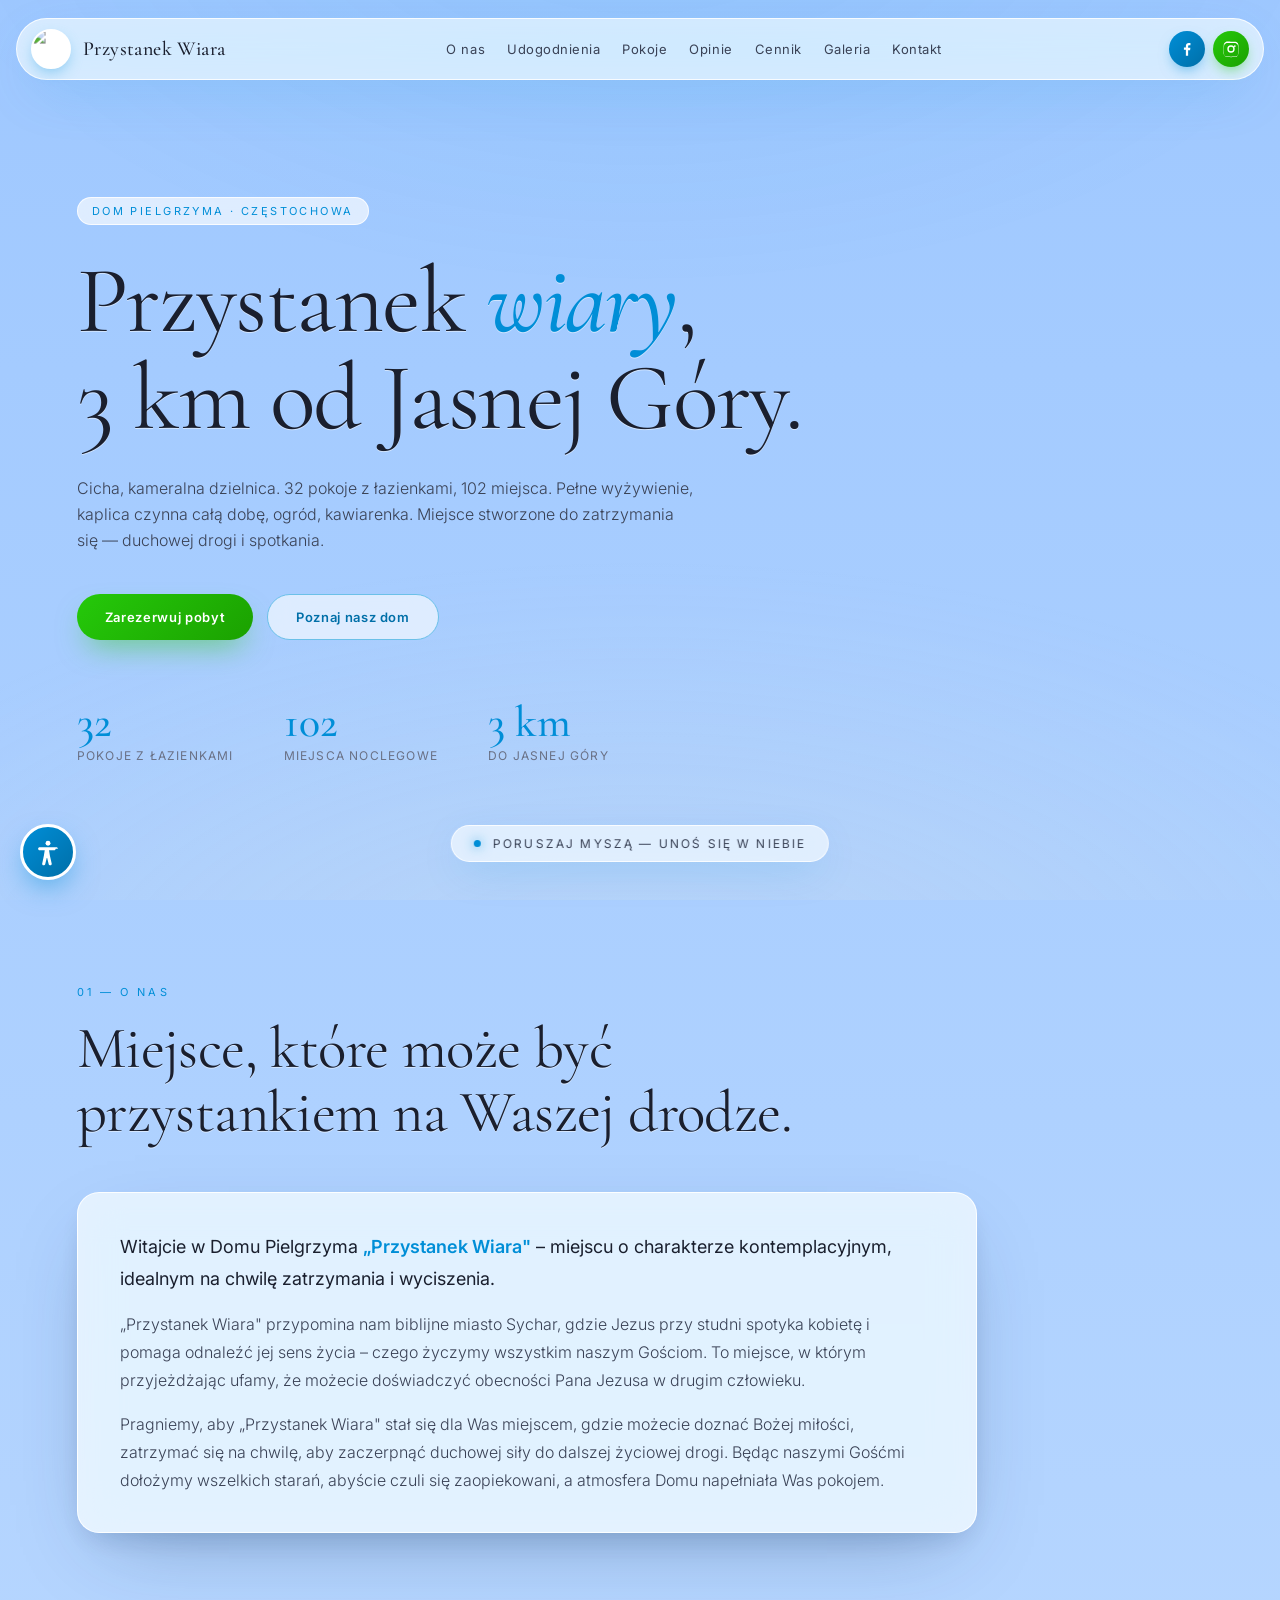
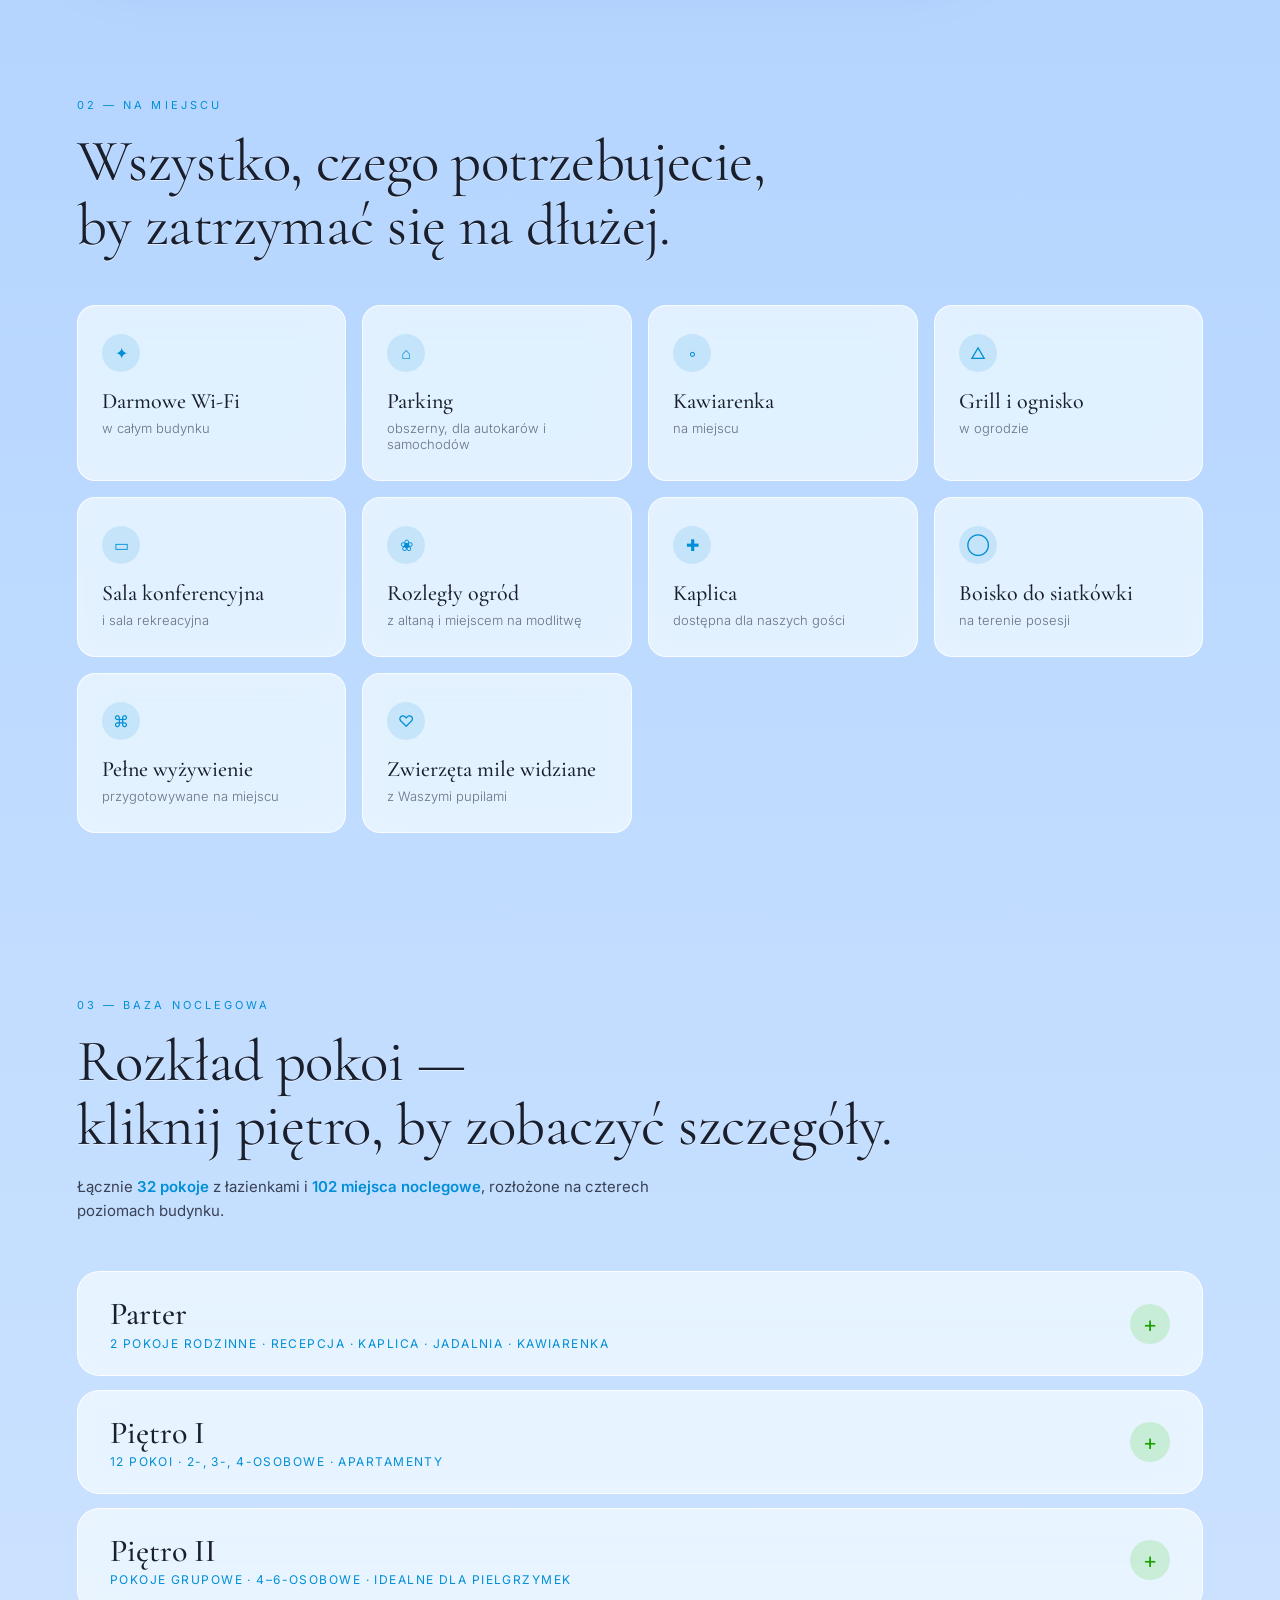
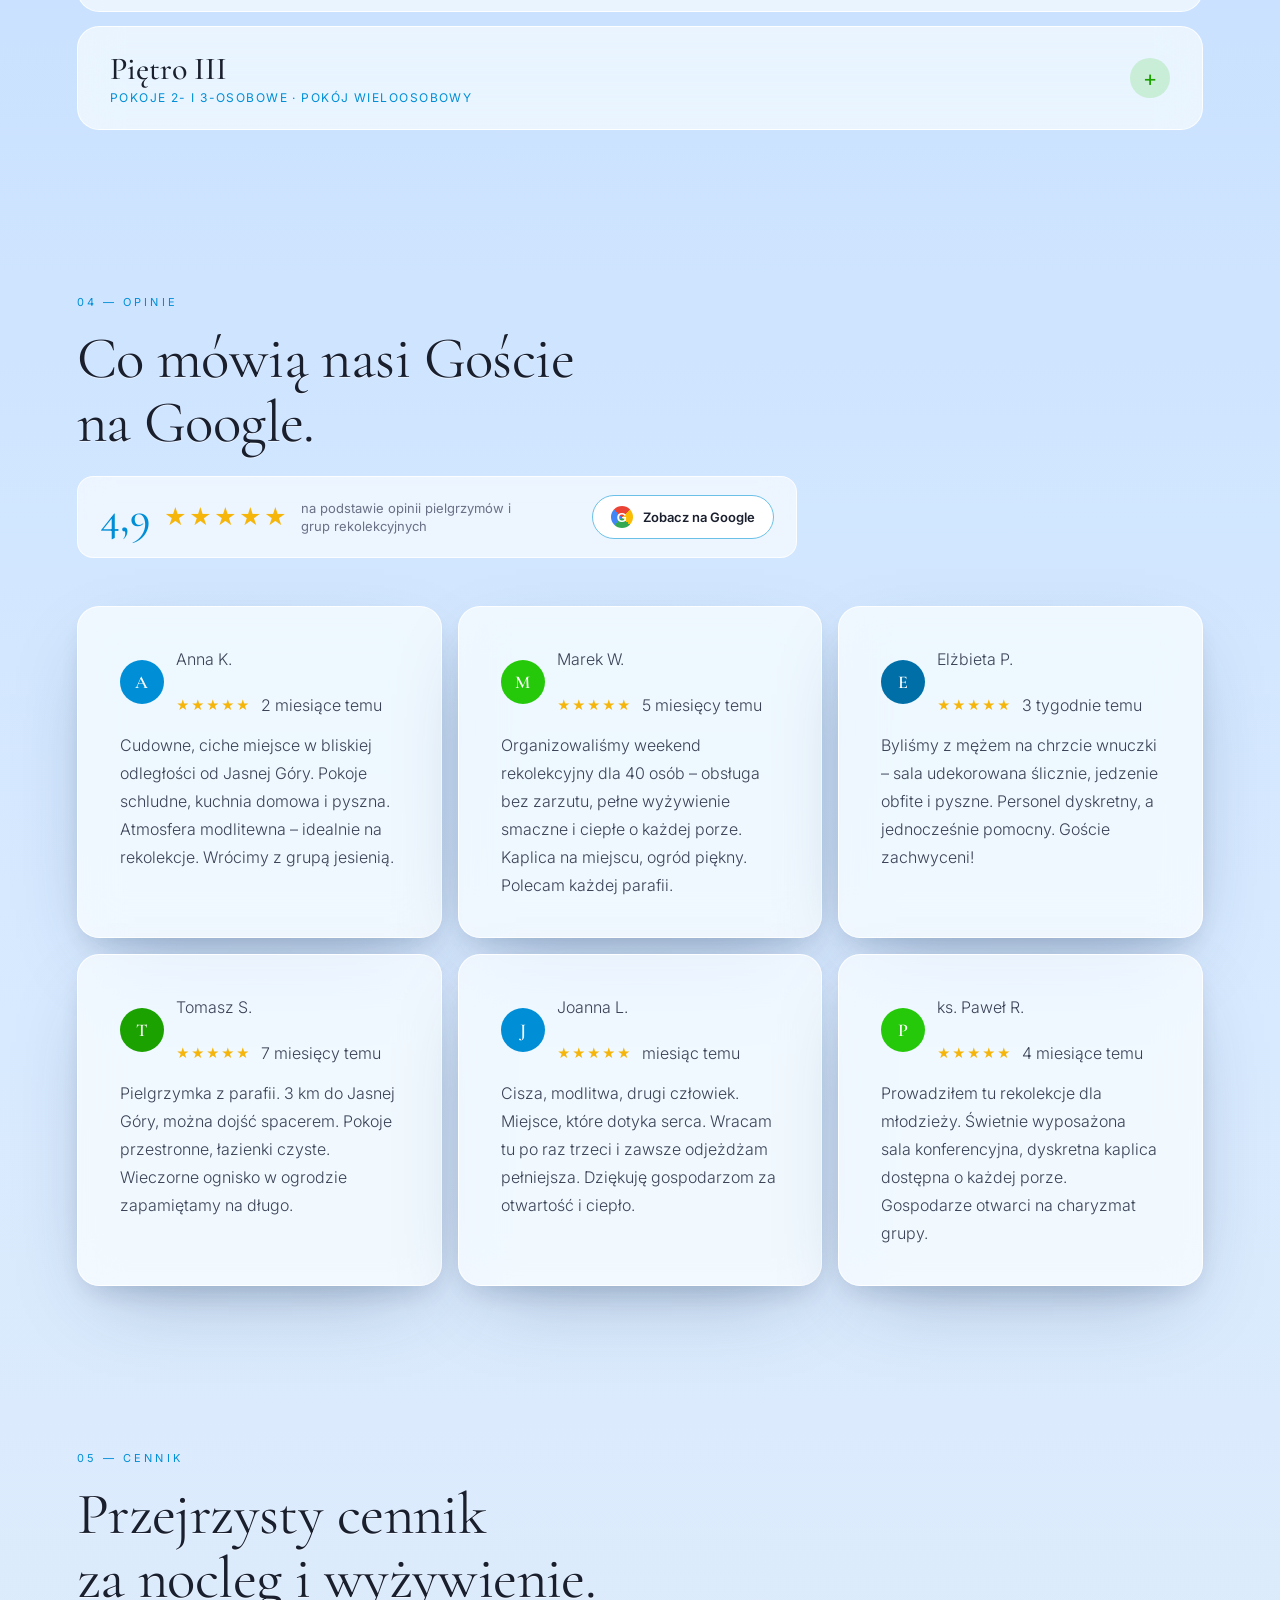
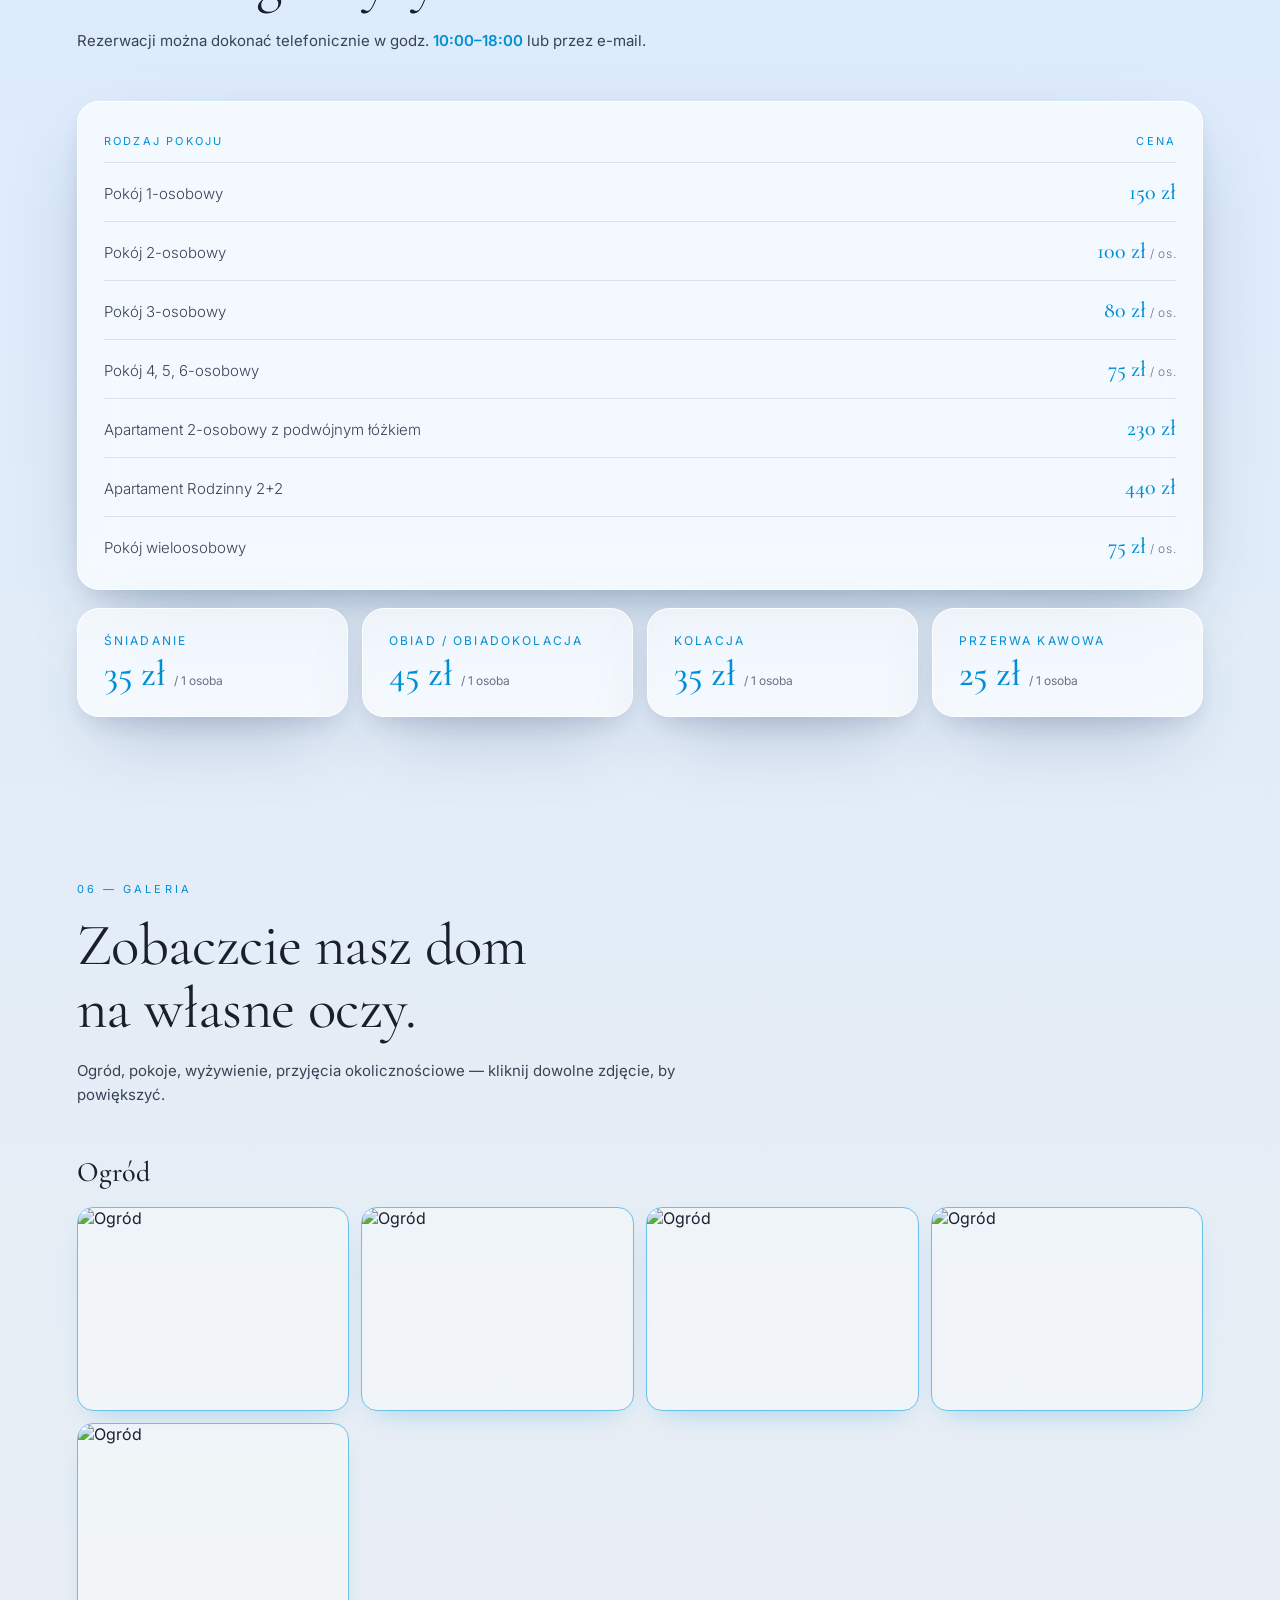
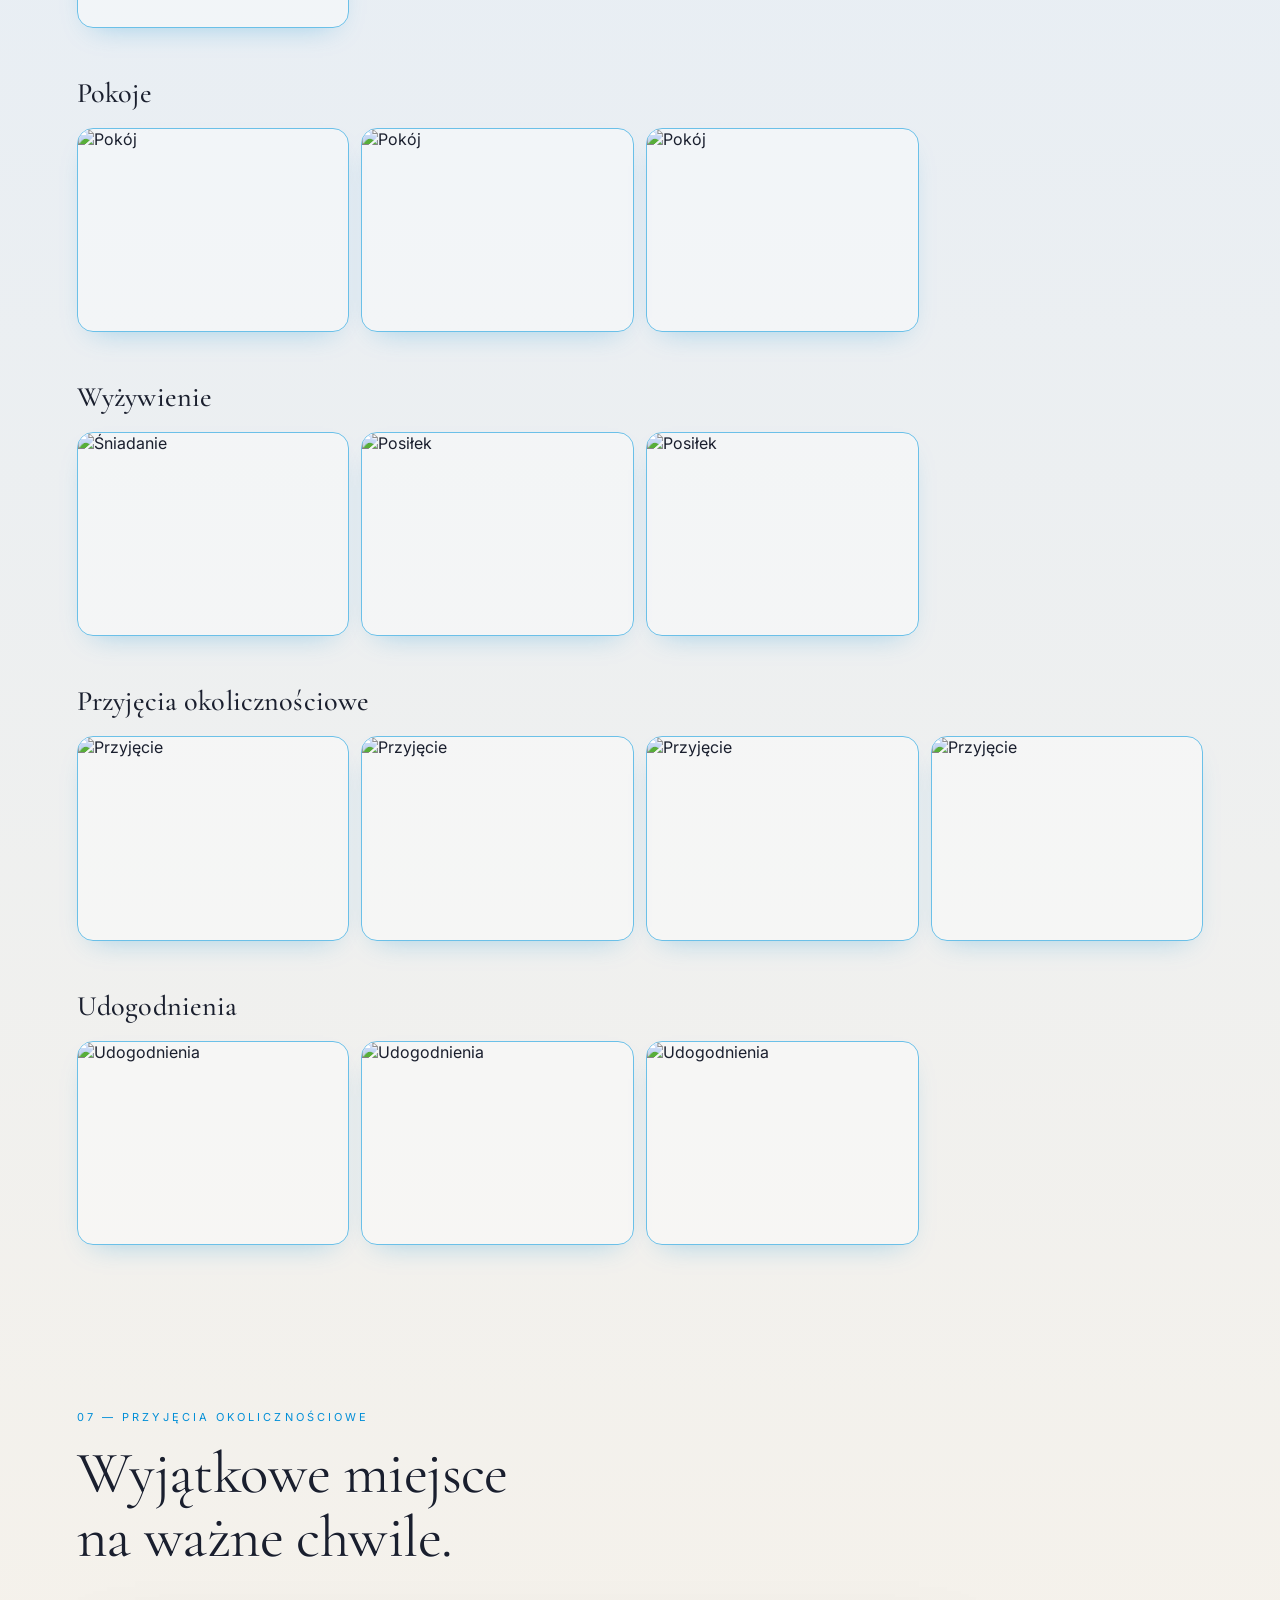
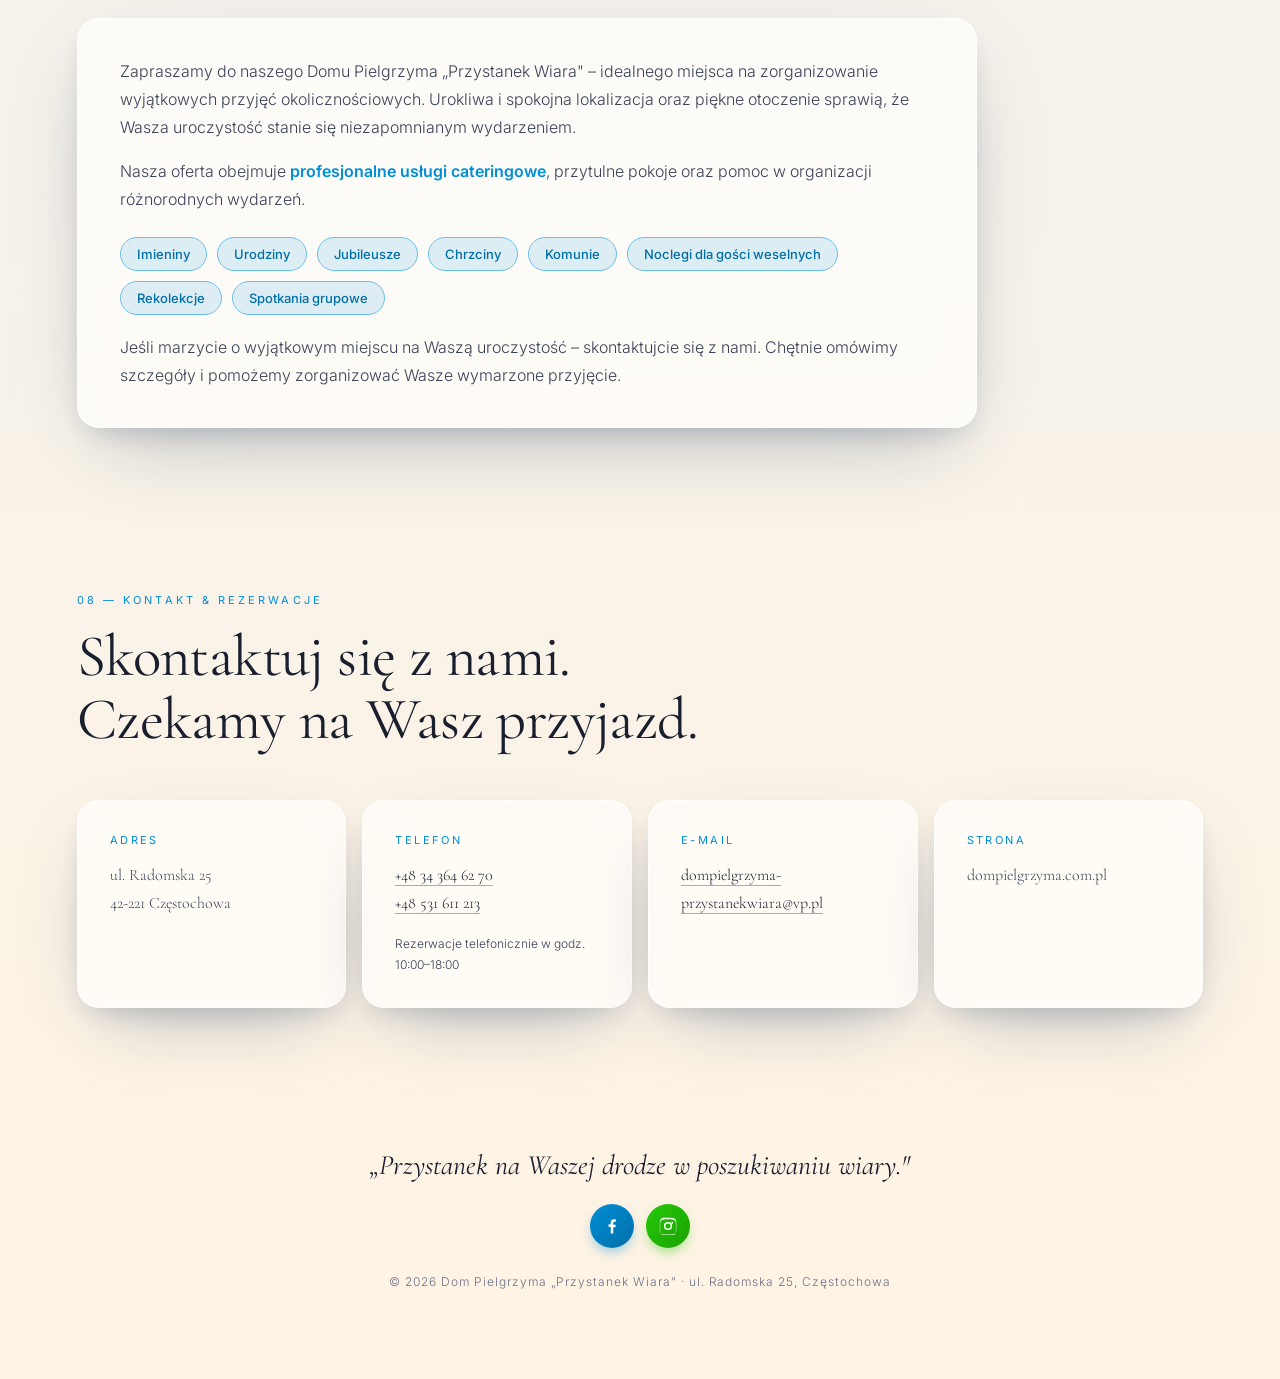
==== index.html @ 72c114b0 "Add files via upload" ====
<!DOCTYPE html>
<html lang="pl">
<head>
    <meta charset="UTF-8">
    <meta name="viewport" content="width=device-width, initial-scale=1.0">
    <title>Przystanek Wiara · Dom Pielgrzyma w Częstochowie</title>
    <meta name="description" content="Dom Pielgrzyma „Przystanek Wiara" – 32 pokoje, 102 miejsca, 3 km od Jasnej Góry. ul. Radomska 25, Częstochowa.">
    <link rel="preconnect" href="https://fonts.googleapis.com">
    <link rel="preconnect" href="https://fonts.gstatic.com" crossorigin>
    <link href="https://fonts.googleapis.com/css2?family=Cormorant+Garamond:wght@300;400;500;600&family=Inter:wght@200;300;400;500;600&display=swap" rel="stylesheet">
    <link rel="stylesheet" href="style.css">

    <script async src="https://unpkg.com/es-module-shims@1.8.0/dist/es-module-shims.js"></script>
    <script type="importmap">
      {
        "imports": {
          "three": "https://unpkg.com/three@0.160.0/build/three.module.js",
          "three/addons/": "https://unpkg.com/three@0.160.0/examples/jsm/"
        }
      }
    </script>
</head>
<body>
    <a href="#main-content" class="skip-link">Przejdź do treści</a>

    <div id="canvas-container"></div>
    <div id="building-bg" aria-hidden="true"></div>
    <div id="vignette"></div>

    <div id="drift-hint" aria-hidden="true">
        <span class="dot"></span>
        <span class="hint-text">Poruszaj myszą — unoś się w niebie</span>
    </div>

    <!-- ===== ACCESSIBILITY TOOLS — Narzędzia ułatwiające dostępność ===== -->
    <button id="a11y-trigger" type="button"
            aria-label="Otwórz narzędzia ułatwiające dostępność"
            aria-controls="a11y-panel" aria-expanded="false">
        <svg viewBox="0 0 24 24" aria-hidden="true" focusable="false">
            <circle cx="12" cy="4.5" r="2.1" fill="currentColor"/>
            <path fill="currentColor" d="M20.5 9.2c0-.7-.6-1.3-1.3-1.3H4.8c-.7 0-1.3.6-1.3 1.3s.6 1.3 1.3 1.3h4.4l-.7 4.6L7 22c-.1.7.4 1.3 1.1 1.4h.2c.6 0 1.1-.4 1.3-1l1.3-5.2h.4l1.3 5.2c.2.6.7 1 1.3 1h.2c.7-.1 1.2-.8 1.1-1.4l-1.6-6.9-.7-4.6h4.4c.7 0 1.3-.6 1.3-1.3z"/>
        </svg>
        <span class="visually-hidden">Dostępność</span>
    </button>

    <aside id="a11y-panel" role="dialog" aria-modal="false" aria-labelledby="a11y-panel-title" hidden>
        <header class="a11y-head">
            <h2 id="a11y-panel-title">Narzędzia dostępności</h2>
            <button type="button" class="a11y-close" aria-label="Zamknij panel dostępności">×</button>
        </header>

        <div class="a11y-section">
            <p class="a11y-section-label">Rozmiar tekstu</p>
            <div class="a11y-row">
                <button type="button" class="a11y-btn" data-a11y="font-dec" aria-label="Zmniejsz tekst">A−</button>
                <button type="button" class="a11y-btn" data-a11y="font-reset" aria-label="Domyślny rozmiar tekstu">A</button>
                <button type="button" class="a11y-btn" data-a11y="font-inc" aria-label="Powiększ tekst">A+</button>
            </div>
        </div>

        <div class="a11y-section">
            <p class="a11y-section-label">Kontrast i kolory</p>
            <button type="button" class="a11y-toggle" data-a11y-toggle="high-contrast" aria-pressed="false">
                <span class="a11y-toggle-icon" aria-hidden="true">◐</span>
                Wysoki kontrast
            </button>
            <button type="button" class="a11y-toggle" data-a11y-toggle="grayscale" aria-pressed="false">
                <span class="a11y-toggle-icon" aria-hidden="true">◑</span>
                Skala szarości
            </button>
            <button type="button" class="a11y-toggle" data-a11y-toggle="negative" aria-pressed="false">
                <span class="a11y-toggle-icon" aria-hidden="true">◓</span>
                Negatyw
            </button>
        </div>

        <div class="a11y-section">
            <p class="a11y-section-label">Czytelność</p>
            <button type="button" class="a11y-toggle" data-a11y-toggle="readable-font" aria-pressed="false">
                <span class="a11y-toggle-icon" aria-hidden="true">Aa</span>
                Czytelna czcionka
            </button>
            <button type="button" class="a11y-toggle" data-a11y-toggle="highlight-links" aria-pressed="false">
                <span class="a11y-toggle-icon" aria-hidden="true">⎁</span>
                Podkreśl linki
            </button>
            <button type="button" class="a11y-toggle" data-a11y-toggle="big-cursor" aria-pressed="false">
                <span class="a11y-toggle-icon" aria-hidden="true">⌖</span>
                Większy kursor
            </button>
        </div>

        <div class="a11y-section">
            <p class="a11y-section-label">Ruch</p>
            <button type="button" class="a11y-toggle" data-a11y-toggle="pause-anims" aria-pressed="false">
                <span class="a11y-toggle-icon" aria-hidden="true">❚❚</span>
                Wstrzymaj animacje
            </button>
        </div>

        <div class="a11y-section">
            <button type="button" class="a11y-reset" data-a11y="reset">Przywróć ustawienia domyślne</button>
        </div>

        <p class="a11y-foot">Strona spełnia założenia WCAG 2.1 na poziomie AA. W razie trudności prosimy o kontakt: <a href="mailto:dompielgrzyma-przystanekwiara@vp.pl">dompielgrzyma-przystanekwiara@vp.pl</a></p>
    </aside>
    <!-- ===== /ACCESSIBILITY TOOLS ===== -->

    <div id="ui-layer">

        <nav class="nav">
            <div class="brand" role="button" tabindex="0" aria-label="Przystanek Wiara – wróć na górę strony">
                <span class="brand-logo" aria-hidden="true"><img src="public/building.jpg" alt=""></span>
                <span class="brand-name">Przystanek Wiara</span>
            </div>
            <div class="nav-links">
                <a href="#o-nas">O nas</a>
                <a href="#udogodnienia">Udogodnienia</a>
                <a href="#baza">Pokoje</a>
                <a href="#opinie">Opinie</a>
                <a href="#cennik">Cennik</a>
                <a href="#galeria">Galeria</a>
                <a href="#kontakt">Kontakt</a>
            </div>
            <div class="social-icons">
                <a class="social-icon social-fb" href="https://www.facebook.com/przystanekwiara" target="_blank" rel="noopener" aria-label="Facebook">
                    <svg viewBox="0 0 24 24" fill="currentColor" aria-hidden="true"><path d="M13.5 21v-7.5h2.6l.4-3.1h-3V8.4c0-.9.3-1.5 1.5-1.5h1.6V4.1c-.3 0-1.2-.1-2.3-.1-2.3 0-3.8 1.4-3.8 3.9v2.1H7.9v3.1h2.6V21h3z"/></svg>
                </a>
                <a class="social-icon social-ig" href="https://www.instagram.com/przystanekwiara" target="_blank" rel="noopener" aria-label="Instagram">
                    <svg viewBox="0 0 24 24" fill="currentColor" aria-hidden="true"><path d="M12 2.2c3.2 0 3.6 0 4.8.1 1.2.1 1.8.2 2.2.4.6.2 1 .5 1.5 1 .5.5.8.9 1 1.5.2.4.4 1 .4 2.2.1 1.2.1 1.6.1 4.8s0 3.6-.1 4.8c-.1 1.2-.2 1.8-.4 2.2-.2.6-.5 1-1 1.5-.5.5-.9.8-1.5 1-.4.2-1 .4-2.2.4-1.2.1-1.6.1-4.8.1s-3.6 0-4.8-.1c-1.2-.1-1.8-.2-2.2-.4-.6-.2-1-.5-1.5-1-.5-.5-.8-.9-1-1.5-.2-.4-.4-1-.4-2.2C2.2 15.6 2.2 15.2 2.2 12s0-3.6.1-4.8c.1-1.2.2-1.8.4-2.2.2-.6.5-1 1-1.5.5-.5.9-.8 1.5-1 .4-.2 1-.4 2.2-.4C8.4 2.2 8.8 2.2 12 2.2zm0 1.8c-3.2 0-3.5 0-4.7.1-1.1.1-1.7.2-2.1.4-.5.2-.9.5-1.3.9-.4.4-.6.8-.8 1.3-.2.4-.3 1-.4 2.1-.1 1.2-.1 1.5-.1 4.7s0 3.5.1 4.7c.1 1.1.2 1.7.4 2.1.2.5.5.9.9 1.3.4.4.8.6 1.3.8.4.2 1 .3 2.1.4 1.2.1 1.5.1 4.7.1s3.5 0 4.7-.1c1.1-.1 1.7-.2 2.1-.4.5-.2.9-.5 1.3-.9.4-.4.6-.8.8-1.3.2-.4.3-1 .4-2.1.1-1.2.1-1.5.1-4.7s0-3.5-.1-4.7c-.1-1.1-.2-1.7-.4-2.1-.2-.5-.5-.9-.9-1.3-.4-.4-.8-.6-1.3-.8-.4-.2-1-.3-2.1-.4-1.2-.1-1.5-.1-4.7-.1zm0 3.1a4.9 4.9 0 1 1 0 9.8 4.9 4.9 0 0 1 0-9.8zm0 1.8a3.1 3.1 0 1 0 0 6.2 3.1 3.1 0 0 0 0-6.2zm5.1-2a1.2 1.2 0 1 1 0 2.4 1.2 1.2 0 0 1 0-2.4z"/></svg>
                </a>
            </div>
        </nav>

        <main id="main-content" tabindex="-1">

        <!-- HERO -->
        <section class="hero" aria-labelledby="hero-heading">
            <div class="hero-content">
                <div class="eyebrow">Dom Pielgrzyma · Częstochowa</div>
                <h1 id="hero-heading">Przystanek <em>wiary</em>,<br>3&nbsp;km od Jasnej Góry.</h1>
                <p class="lede">Cicha, kameralna dzielnica. 32 pokoje z łazienkami, 102 miejsca. Pełne wyżywienie, kaplica czynna całą dobę, ogród, kawiarenka. Miejsce stworzone do zatrzymania się — duchowej drogi i spotkania.</p>
                <div class="hero-actions">
                    <a href="#kontakt" class="btn btn-primary">Zarezerwuj pobyt</a>
                    <a href="#o-nas" class="btn btn-ghost">Poznaj nasz dom</a>
                </div>
                <div class="hero-stats">
                    <div><strong>32</strong><span>pokoje z łazienkami</span></div>
                    <div><strong>102</strong><span>miejsca noclegowe</span></div>
                    <div><strong>3&nbsp;km</strong><span>do Jasnej Góry</span></div>
                </div>
            </div>
        </section>

        <!-- O NAS -->
        <section id="o-nas" class="content-section" aria-labelledby="onas-heading">
            <div class="section-head">
                <span class="section-tag">01 — O nas</span>
                <h2 id="onas-heading">Miejsce, które może być<br>przystankiem na Waszej drodze.</h2>
            </div>
            <div class="glass-card wide">
                <p class="lead">Witajcie w Domu Pielgrzyma <strong>„Przystanek Wiara"</strong> – miejscu o charakterze kontemplacyjnym, idealnym na chwilę zatrzymania i wyciszenia.</p>
                <p>„Przystanek Wiara" przypomina nam biblijne miasto Sychar, gdzie Jezus przy studni spotyka kobietę i pomaga odnaleźć jej sens życia – czego życzymy wszystkim naszym Gościom. To miejsce, w którym przyjeżdżając ufamy, że możecie doświadczyć obecności Pana Jezusa w drugim człowieku.</p>
                <p>Pragniemy, aby „Przystanek Wiara" stał się dla Was miejscem, gdzie możecie doznać Bożej miłości, zatrzymać się na chwilę, aby zaczerpnąć duchowej siły do dalszej życiowej drogi. Będąc naszymi Gośćmi dołożymy wszelkich starań, abyście czuli się zaopiekowani, a atmosfera Domu napełniała Was pokojem.</p>
            </div>
        </section>

        <!-- UDOGODNIENIA -->
        <section id="udogodnienia" class="content-section">
            <div class="section-head">
                <span class="section-tag">02 — Na miejscu</span>
                <h2>Wszystko, czego potrzebujecie,<br>by zatrzymać się na dłużej.</h2>
            </div>
            <div class="amenities-grid">
                <div class="amenity"><span class="amenity-icon">✦</span><h3>Darmowe Wi-Fi</h3><p>w całym budynku</p></div>
                <div class="amenity"><span class="amenity-icon">⌂</span><h3>Parking</h3><p>obszerny, dla autokarów i samochodów</p></div>
                <div class="amenity"><span class="amenity-icon">◦</span><h3>Kawiarenka</h3><p>na miejscu</p></div>
                <div class="amenity"><span class="amenity-icon">△</span><h3>Grill i ognisko</h3><p>w ogrodzie</p></div>
                <div class="amenity"><span class="amenity-icon">▭</span><h3>Sala konferencyjna</h3><p>i sala rekreacyjna</p></div>
                <div class="amenity"><span class="amenity-icon">❀</span><h3>Rozległy ogród</h3><p>z altaną i miejscem na modlitwę</p></div>
                <div class="amenity"><span class="amenity-icon">✚</span><h3>Kaplica</h3><p>dostępna dla naszych gości</p></div>
                <div class="amenity"><span class="amenity-icon">◯</span><h3>Boisko do siatkówki</h3><p>na terenie posesji</p></div>
                <div class="amenity"><span class="amenity-icon">⌘</span><h3>Pełne wyżywienie</h3><p>przygotowywane na miejscu</p></div>
                <div class="amenity"><span class="amenity-icon">♡</span><h3>Zwierzęta mile widziane</h3><p>z Waszymi pupilami</p></div>
            </div>
        </section>

        <!-- BAZA NOCLEGOWA -->
        <section id="baza" class="content-section">
            <div class="section-head">
                <span class="section-tag">03 — Baza noclegowa</span>
                <h2>Rozkład pokoi —<br>kliknij piętro, by zobaczyć szczegóły.</h2>
                <p class="section-sub">Łącznie <strong>32 pokoje</strong> z łazienkami i <strong>102 miejsca noclegowe</strong>, rozłożone na czterech poziomach budynku.</p>
            </div>

            <div class="floors-grid interactive">
                <!-- PARTER -->
                <div class="floor-card" data-floor="parter">
                    <button class="floor-head" aria-expanded="false">
                        <div class="floor-head-text">
                            <div class="floor-label">Parter</div>
                            <div class="floor-stat">2 pokoje rodzinne · recepcja · kaplica · jadalnia · kawiarenka</div>
                        </div>
                        <span class="floor-chevron" aria-hidden="true">+</span>
                    </button>
                    <div class="floor-body">
                        <p class="floor-intro">Strefa wspólna domu – tu zaczyna się każdy pobyt. Z parteru wychodzi się bezpośrednio do ogrodu.</p>
                        <div class="rooms-grid">
                            <div class="room-tile"><div class="room-no">8</div><div class="room-type">Rodzinny 2+4</div><div class="room-beds">6 osób</div></div>
                            <div class="room-tile"><div class="room-no">9</div><div class="room-type">Rodzinny 3+4</div><div class="room-beds">7 osób</div></div>
                        </div>
                    </div>
                </div>

                <!-- PIĘTRO I -->
                <div class="floor-card" data-floor="i">
                    <button class="floor-head" aria-expanded="false">
                        <div class="floor-head-text">
                            <div class="floor-label">Piętro I</div>
                            <div class="floor-stat">12 pokoi · 2-, 3-, 4-osobowe · apartamenty</div>
                        </div>
                        <span class="floor-chevron" aria-hidden="true">+</span>
                    </button>
                    <div class="floor-body">
                        <p class="floor-intro">Najczęściej wybierane piętro – komfortowe pokoje rodzinne i grupowe, dwa apartamenty.</p>
                        <div class="rooms-grid">
                            <div class="room-tile"><div class="room-no">11</div><div class="room-type">Pokój</div><div class="room-beds">4 osoby</div></div>
                            <div class="room-tile"><div class="room-no">12</div><div class="room-type">Pokój</div><div class="room-beds">3 osoby</div></div>
                            <div class="room-tile"><div class="room-no">13</div><div class="room-type">Pokój</div><div class="room-beds">3 osoby</div></div>
                            <div class="room-tile"><div class="room-no">14</div><div class="room-type">Pokój</div><div class="room-beds">3 osoby</div></div>
                            <div class="room-tile"><div class="room-no">15</div><div class="room-type">Pokój</div><div class="room-beds">3 osoby</div></div>
                            <div class="room-tile"><div class="room-no">16</div><div class="room-type">Pokój</div><div class="room-beds">3 osoby</div></div>
                            <div class="room-tile featured"><div class="room-no">17</div><div class="room-type">Apartament Mini</div><div class="room-beds">2 osoby · duże łóżko podwójne</div></div>
                            <div class="room-tile"><div class="room-no">18</div><div class="room-type">Pokój</div><div class="room-beds">3 osoby</div></div>
                            <div class="room-tile"><div class="room-no">20</div><div class="room-type">Rodzinny 2+3</div><div class="room-beds">5 osób</div></div>
                            <div class="room-tile featured"><div class="room-no">21</div><div class="room-type">Apartament Maxi · dwupokojowy</div><div class="room-beds">2+2+1 · łóżko podwójne + rozkładane</div></div>
                            <div class="room-tile"><div class="room-no">22</div><div class="room-type">Pokój</div><div class="room-beds">2 osoby</div></div>
                            <div class="room-tile"><div class="room-no">23</div><div class="room-type">Pokój</div><div class="room-beds">2 osoby</div></div>
                        </div>
                    </div>
                </div>

                <!-- PIĘTRO II -->
                <div class="floor-card" data-floor="ii">
                    <button class="floor-head" aria-expanded="false">
                        <div class="floor-head-text">
                            <div class="floor-label">Piętro II</div>
                            <div class="floor-stat">pokoje grupowe · 4–6-osobowe · idealne dla pielgrzymek</div>
                        </div>
                        <span class="floor-chevron" aria-hidden="true">+</span>
                    </button>
                    <div class="floor-body">
                        <p class="floor-intro">Strefa dla grup pielgrzymkowych i rekolekcji – większe pokoje, więcej miejsc.</p>
                        <div class="rooms-grid">
                            <div class="room-tile"><div class="room-no">25</div><div class="room-type">Pokój grupowy</div><div class="room-beds">6 osób</div></div>
                            <div class="room-tile"><div class="room-no">26</div><div class="room-type">Pokój grupowy</div><div class="room-beds">6 osób</div></div>
                            <div class="room-tile"><div class="room-no">27</div><div class="room-type">Pokój</div><div class="room-beds">4 osoby</div></div>
                            <div class="room-tile"><div class="room-no">28</div><div class="room-type">Pokój grupowy</div><div class="room-beds">6 osób</div></div>
                            <div class="room-tile"><div class="room-no">29</div><div class="room-type">Pokój grupowy</div><div class="room-beds">6 osób</div></div>
                        </div>
                    </div>
                </div>

                <!-- PIĘTRO III -->
                <div class="floor-card" data-floor="iii">
                    <button class="floor-head" aria-expanded="false">
                        <div class="floor-head-text">
                            <div class="floor-label">Piętro III</div>
                            <div class="floor-stat">pokoje 2- i 3-osobowe · pokój wieloosobowy</div>
                        </div>
                        <span class="floor-chevron" aria-hidden="true">+</span>
                    </button>
                    <div class="floor-body">
                        <p class="floor-intro">Najwyższe piętro – kameralne pokoje dwuosobowe i pokój wieloosobowy dla większych grup.</p>
                        <div class="rooms-grid">
                            <div class="room-tile featured"><div class="room-no">30</div><div class="room-type">Pokój wieloosobowy</div><div class="room-beds">dla grup</div></div>
                            <div class="room-tile"><div class="room-no">31</div><div class="room-type">Pokój</div><div class="room-beds">2 osoby</div></div>
                            <div class="room-tile"><div class="room-no">32</div><div class="room-type">Pokój</div><div class="room-beds">2 osoby</div></div>
                            <div class="room-tile"><div class="room-no">33</div><div class="room-type">Pokój</div><div class="room-beds">3 osoby</div></div>
                            <div class="room-tile"><div class="room-no">34</div><div class="room-type">Pokój</div><div class="room-beds">2 osoby</div></div>
                            <div class="room-tile"><div class="room-no">35</div><div class="room-type">Pokój</div><div class="room-beds">2 osoby</div></div>
                            <div class="room-tile"><div class="room-no">36</div><div class="room-type">Pokój</div><div class="room-beds">2 osoby</div></div>
                            <div class="room-tile"><div class="room-no">37</div><div class="room-type">Pokój</div><div class="room-beds">2 osoby</div></div>
                        </div>
                    </div>
                </div>
            </div>
        </section>

        <!-- OPINIE -->
        <section id="opinie" class="content-section" aria-labelledby="opinie-heading">
            <div class="section-head">
                <span class="section-tag">04 — Opinie</span>
                <h2 id="opinie-heading">Co mówią nasi Goście<br>na Google.</h2>
                <div class="reviews-summary" aria-label="Średnia ocena na Google">
                    <div class="reviews-rating">
                        <span class="reviews-score" aria-hidden="true">4,9</span>
                        <div class="reviews-stars" aria-hidden="true">
                            <span class="star filled">★</span><span class="star filled">★</span><span class="star filled">★</span><span class="star filled">★</span><span class="star filled">★</span>
                        </div>
                        <span class="reviews-count">na podstawie opinii pielgrzymów i grup rekolekcyjnych</span>
                    </div>
                    <a class="reviews-google" href="https://www.google.com/search?q=Dom+Pielgrzyma+Przystanek+Wiara+Cz%C4%99stochowa" target="_blank" rel="noopener" aria-label="Zobacz wszystkie opinie na Google">
                        <span class="g-mark" aria-hidden="true">G</span>
                        <span>Zobacz na Google</span>
                    </a>
                </div>
            </div>

            <div class="reviews-grid">
                <article class="review-card glass-card">
                    <header class="review-head">
                        <span class="review-avatar" style="--av:#008ed7" aria-hidden="true">A</span>
                        <div class="review-id">
                            <p class="review-name">Anna K.</p>
                            <p class="review-meta"><span class="review-stars" aria-label="Ocena 5 na 5">★★★★★</span><span class="review-date">2 miesiące temu</span></p>
                        </div>
                    </header>
                    <p>Cudowne, ciche miejsce w bliskiej odległości od Jasnej Góry. Pokoje schludne, kuchnia domowa i pyszna. Atmosfera modlitewna – idealnie na rekolekcje. Wrócimy z grupą jesienią.</p>
                </article>

                <article class="review-card glass-card">
                    <header class="review-head">
                        <span class="review-avatar" style="--av:#25c90a" aria-hidden="true">M</span>
                        <div class="review-id">
                            <p class="review-name">Marek W.</p>
                            <p class="review-meta"><span class="review-stars" aria-label="Ocena 5 na 5">★★★★★</span><span class="review-date">5 miesięcy temu</span></p>
                        </div>
                    </header>
                    <p>Organizowaliśmy weekend rekolekcyjny dla 40 osób – obsługa bez zarzutu, pełne wyżywienie smaczne i ciepłe o każdej porze. Kaplica na miejscu, ogród piękny. Polecam każdej parafii.</p>
                </article>

                <article class="review-card glass-card">
                    <header class="review-head">
                        <span class="review-avatar" style="--av:#006fa8" aria-hidden="true">E</span>
                        <div class="review-id">
                            <p class="review-name">Elżbieta P.</p>
                            <p class="review-meta"><span class="review-stars" aria-label="Ocena 5 na 5">★★★★★</span><span class="review-date">3 tygodnie temu</span></p>
                        </div>
                    </header>
                    <p>Byliśmy z mężem na chrzcie wnuczki – sala udekorowana ślicznie, jedzenie obfite i pyszne. Personel dyskretny, a jednocześnie pomocny. Goście zachwyceni!</p>
                </article>

                <article class="review-card glass-card">
                    <header class="review-head">
                        <span class="review-avatar" style="--av:#1ba100" aria-hidden="true">T</span>
                        <div class="review-id">
                            <p class="review-name">Tomasz S.</p>
                            <p class="review-meta"><span class="review-stars" aria-label="Ocena 5 na 5">★★★★★</span><span class="review-date">7 miesięcy temu</span></p>
                        </div>
                    </header>
                    <p>Pielgrzymka z parafii. 3 km do Jasnej Góry, można dojść spacerem. Pokoje przestronne, łazienki czyste. Wieczorne ognisko w ogrodzie zapamiętamy na długo.</p>
                </article>

                <article class="review-card glass-card">
                    <header class="review-head">
                        <span class="review-avatar" style="--av:#008ed7" aria-hidden="true">J</span>
                        <div class="review-id">
                            <p class="review-name">Joanna L.</p>
                            <p class="review-meta"><span class="review-stars" aria-label="Ocena 5 na 5">★★★★★</span><span class="review-date">miesiąc temu</span></p>
                        </div>
                    </header>
                    <p>Cisza, modlitwa, drugi człowiek. Miejsce, które dotyka serca. Wracam tu po raz trzeci i zawsze odjeżdżam pełniejsza. Dziękuję gospodarzom za otwartość i ciepło.</p>
                </article>

                <article class="review-card glass-card">
                    <header class="review-head">
                        <span class="review-avatar" style="--av:#25c90a" aria-hidden="true">P</span>
                        <div class="review-id">
                            <p class="review-name">ks. Paweł R.</p>
                            <p class="review-meta"><span class="review-stars" aria-label="Ocena 5 na 5">★★★★★</span><span class="review-date">4 miesiące temu</span></p>
                        </div>
                    </header>
                    <p>Prowadziłem tu rekolekcje dla młodzieży. Świetnie wyposażona sala konferencyjna, dyskretna kaplica dostępna o każdej porze. Gospodarze otwarci na charyzmat grupy.</p>
                </article>
            </div>
        </section>

        <!-- CENNIK -->
        <section id="cennik" class="content-section" aria-labelledby="cennik-heading">
            <div class="section-head">
                <span class="section-tag">05 — Cennik</span>
                <h2 id="cennik-heading">Przejrzysty cennik<br>za nocleg i wyżywienie.</h2>
                <p class="section-sub">Rezerwacji można dokonać telefonicznie w godz. <strong>10:00–18:00</strong> lub przez e-mail.</p>
            </div>

            <div class="price-table glass-card">
                <div class="price-table-head">
                    <div>Rodzaj pokoju</div>
                    <div class="right">Cena</div>
                </div>
                <div class="price-row"><div>Pokój 1-osobowy</div><div class="right"><strong>150 zł</strong></div></div>
                <div class="price-row"><div>Pokój 2-osobowy</div><div class="right"><strong>100 zł</strong>&nbsp;<span class="unit">/&nbsp;os.</span></div></div>
                <div class="price-row"><div>Pokój 3-osobowy</div><div class="right"><strong>80 zł</strong>&nbsp;<span class="unit">/&nbsp;os.</span></div></div>
                <div class="price-row"><div>Pokój 4, 5, 6-osobowy</div><div class="right"><strong>75 zł</strong>&nbsp;<span class="unit">/&nbsp;os.</span></div></div>
                <div class="price-row"><div>Apartament 2-osobowy z podwójnym łóżkiem</div><div class="right"><strong>230 zł</strong></div></div>
                <div class="price-row"><div>Apartament Rodzinny 2+2</div><div class="right"><strong>440 zł</strong></div></div>
                <div class="price-row"><div>Pokój wieloosobowy</div><div class="right"><strong>75 zł</strong>&nbsp;<span class="unit">/&nbsp;os.</span></div></div>
            </div>

            <div class="meals-grid">
                <div class="meal-card glass-card">
                    <div class="meal-name">Śniadanie</div>
                    <div class="meal-price"><strong>35 zł</strong><span>/ 1 osoba</span></div>
                </div>
                <div class="meal-card glass-card">
                    <div class="meal-name">Obiad / Obiadokolacja</div>
                    <div class="meal-price"><strong>45 zł</strong><span>/ 1 osoba</span></div>
                </div>
                <div class="meal-card glass-card">
                    <div class="meal-name">Kolacja</div>
                    <div class="meal-price"><strong>35 zł</strong><span>/ 1 osoba</span></div>
                </div>
                <div class="meal-card glass-card">
                    <div class="meal-name">Przerwa kawowa</div>
                    <div class="meal-price"><strong>25 zł</strong><span>/ 1 osoba</span></div>
                </div>
            </div>
        </section>

        <!-- GALERIA -->
        <section id="galeria" class="content-section">
            <div class="section-head">
                <span class="section-tag">06 — Galeria</span>
                <h2>Zobaczcie nasz dom<br>na własne oczy.</h2>
                <p class="section-sub">Ogród, pokoje, wyżywienie, przyjęcia okolicznościowe — kliknij dowolne zdjęcie, by powiększyć.</p>
            </div>

            <div class="gallery-group">
                <h3 class="gallery-title">Ogród</h3>
                <div class="gallery-grid">
                    <div class="gallery-tile" data-full="https://www.dompielgrzyma.com.pl/wp-content/uploads/2023/06/026B1E3B-3973-45F6-989E-391AFAF535A2-2-scaled.jpg"><img loading="lazy" src="https://www.dompielgrzyma.com.pl/wp-content/uploads/2023/06/026B1E3B-3973-45F6-989E-391AFAF535A2-2-1024x781.jpg" alt="Ogród"></div>
                    <div class="gallery-tile" data-full="https://www.dompielgrzyma.com.pl/wp-content/uploads/2023/06/20230511_120946-scaled.jpg"><img loading="lazy" src="https://www.dompielgrzyma.com.pl/wp-content/uploads/2023/06/20230511_120946-1024x715.jpg" alt="Ogród"></div>
                    <div class="gallery-tile" data-full="https://www.dompielgrzyma.com.pl/wp-content/uploads/2023/05/20230511_122813-scaled.jpg"><img loading="lazy" src="https://www.dompielgrzyma.com.pl/wp-content/uploads/2023/05/20230511_122813-1024x1022.jpg" alt="Ogród"></div>
                    <div class="gallery-tile" data-full="https://www.dompielgrzyma.com.pl/wp-content/uploads/2023/05/20230511_115634-scaled.jpg"><img loading="lazy" src="https://www.dompielgrzyma.com.pl/wp-content/uploads/2023/05/20230511_115634-1024x802.jpg" alt="Ogród"></div>
                    <div class="gallery-tile" data-full="https://www.dompielgrzyma.com.pl/wp-content/uploads/2023/05/20230511_122155-scaled.jpg"><img loading="lazy" src="https://www.dompielgrzyma.com.pl/wp-content/uploads/2023/05/20230511_122155-702x1024.jpg" alt="Ogród"></div>
                </div>
            </div>

            <div class="gallery-group">
                <h3 class="gallery-title">Pokoje</h3>
                <div class="gallery-grid">
                    <div class="gallery-tile" data-full="https://www.dompielgrzyma.com.pl/wp-content/uploads/2023/11/Compartido-desde-Lightroom-mobile-7.jpg"><img loading="lazy" src="https://www.dompielgrzyma.com.pl/wp-content/uploads/2023/11/Compartido-desde-Lightroom-mobile-7-1024x1002.jpg" alt="Pokój"></div>
                    <div class="gallery-tile" data-full="https://www.dompielgrzyma.com.pl/wp-content/uploads/2023/11/Compartido-desde-Lightroom-mobile-8.jpg"><img loading="lazy" src="https://www.dompielgrzyma.com.pl/wp-content/uploads/2023/11/Compartido-desde-Lightroom-mobile-8-887x1024.jpg" alt="Pokój"></div>
                    <div class="gallery-tile" data-full="https://www.dompielgrzyma.com.pl/wp-content/uploads/2023/11/2023-08-22-17-19-32-726.jpg"><img loading="lazy" src="https://www.dompielgrzyma.com.pl/wp-content/uploads/2023/11/2023-08-22-17-19-32-726-1024x830.jpg" alt="Pokój"></div>
                </div>
            </div>

            <div class="gallery-group">
                <h3 class="gallery-title">Wyżywienie</h3>
                <div class="gallery-grid">
                    <div class="gallery-tile" data-full="https://www.dompielgrzyma.com.pl/wp-content/uploads/2023/11/20230926_081422-scaled.jpg"><img loading="lazy" src="https://www.dompielgrzyma.com.pl/wp-content/uploads/2023/11/20230926_081422-810x1024.jpg" alt="Śniadanie"></div>
                    <div class="gallery-tile" data-full="https://www.dompielgrzyma.com.pl/wp-content/uploads/2023/11/20230909_064420-scaled.jpg"><img loading="lazy" src="https://www.dompielgrzyma.com.pl/wp-content/uploads/2023/11/20230909_064420-768x1024.jpg" alt="Posiłek"></div>
                    <div class="gallery-tile" data-full="https://www.dompielgrzyma.com.pl/wp-content/uploads/2023/11/20230909_070815-1-scaled.jpg"><img loading="lazy" src="https://www.dompielgrzyma.com.pl/wp-content/uploads/2023/11/20230909_070815-1-995x1024.jpg" alt="Posiłek"></div>
                </div>
            </div>

            <div class="gallery-group">
                <h3 class="gallery-title">Przyjęcia okolicznościowe</h3>
                <div class="gallery-grid">
                    <div class="gallery-tile" data-full="https://www.dompielgrzyma.com.pl/wp-content/uploads/2024/03/20240225_140751-scaled.jpg"><img loading="lazy" src="https://www.dompielgrzyma.com.pl/wp-content/uploads/2024/03/20240225_140751-768x1024.jpg" alt="Przyjęcie"></div>
                    <div class="gallery-tile" data-full="https://www.dompielgrzyma.com.pl/wp-content/uploads/2024/03/20240215_143705-scaled.jpg"><img loading="lazy" src="https://www.dompielgrzyma.com.pl/wp-content/uploads/2024/03/20240215_143705-846x1024.jpg" alt="Przyjęcie"></div>
                    <div class="gallery-tile" data-full="https://www.dompielgrzyma.com.pl/wp-content/uploads/2024/03/20240215_151155-scaled.jpg"><img loading="lazy" src="https://www.dompielgrzyma.com.pl/wp-content/uploads/2024/03/20240215_151155-776x1024.jpg" alt="Przyjęcie"></div>
                    <div class="gallery-tile" data-full="https://www.dompielgrzyma.com.pl/wp-content/uploads/2023/11/20231005_124751-scaled.jpg"><img loading="lazy" src="https://www.dompielgrzyma.com.pl/wp-content/uploads/2023/11/20231005_124751-1024x877.jpg" alt="Przyjęcie"></div>
                </div>
            </div>

            <div class="gallery-group">
                <h3 class="gallery-title">Udogodnienia</h3>
                <div class="gallery-grid">
                    <div class="gallery-tile" data-full="https://www.dompielgrzyma.com.pl/wp-content/uploads/2023/11/20230921_161823-scaled.jpg"><img loading="lazy" src="https://www.dompielgrzyma.com.pl/wp-content/uploads/2023/11/20230921_161823-676x1024.jpg" alt="Udogodnienia"></div>
                    <div class="gallery-tile" data-full="https://www.dompielgrzyma.com.pl/wp-content/uploads/2023/11/Compartido-desde-Lightroom-mobile-6.jpg"><img loading="lazy" src="https://www.dompielgrzyma.com.pl/wp-content/uploads/2023/11/Compartido-desde-Lightroom-mobile-6-1012x1024.jpg" alt="Udogodnienia"></div>
                    <div class="gallery-tile" data-full="https://www.dompielgrzyma.com.pl/wp-content/uploads/2023/11/Compartido-desde-Lightroom-mobile-14.jpg"><img loading="lazy" src="https://www.dompielgrzyma.com.pl/wp-content/uploads/2023/11/Compartido-desde-Lightroom-mobile-14-894x1024.jpg" alt="Udogodnienia"></div>
                </div>
            </div>
        </section>

        <!-- PRZYJĘCIA -->
        <section id="przyjecia" class="content-section">
            <div class="section-head">
                <span class="section-tag">07 — Przyjęcia okolicznościowe</span>
                <h2>Wyjątkowe miejsce<br>na ważne chwile.</h2>
            </div>
            <div class="glass-card wide">
                <p>Zapraszamy do naszego Domu Pielgrzyma „Przystanek Wiara" – idealnego miejsca na zorganizowanie wyjątkowych przyjęć okolicznościowych. Urokliwa i spokojna lokalizacja oraz piękne otoczenie sprawią, że Wasza uroczystość stanie się niezapomnianym wydarzeniem.</p>
                <p>Nasza oferta obejmuje <strong>profesjonalne usługi cateringowe</strong>, przytulne pokoje oraz pomoc w organizacji różnorodnych wydarzeń.</p>
                <div class="event-chips">
                    <span>Imieniny</span>
                    <span>Urodziny</span>
                    <span>Jubileusze</span>
                    <span>Chrzciny</span>
                    <span>Komunie</span>
                    <span>Noclegi dla gości weselnych</span>
                    <span>Rekolekcje</span>
                    <span>Spotkania grupowe</span>
                </div>
                <p class="muted">Jeśli marzycie o wyjątkowym miejscu na Waszą uroczystość – skontaktujcie się z nami. Chętnie omówimy szczegóły i pomożemy zorganizować Wasze wymarzone przyjęcie.</p>
            </div>
        </section>

        <!-- KONTAKT -->
        <section id="kontakt" class="content-section">
            <div class="section-head">
                <span class="section-tag">08 — Kontakt &amp; Rezerwacje</span>
                <h2>Skontaktuj się z nami.<br>Czekamy na Wasz przyjazd.</h2>
            </div>
            <div class="contact-grid">
                <div class="contact-card glass-card">
                    <div class="contact-label">Adres</div>
                    <p class="contact-value">ul. Radomska 25<br>42-221 Częstochowa</p>
                </div>
                <div class="contact-card glass-card">
                    <div class="contact-label">Telefon</div>
                    <p class="contact-value">
                        <a href="tel:+48343646270">+48 34 364 62 70</a><br>
                        <a href="tel:+48531611213">+48 531 611 213</a>
                    </p>
                    <p class="muted small">Rezerwacje telefonicznie w godz. 10:00–18:00</p>
                </div>
                <div class="contact-card glass-card">
                    <div class="contact-label">E-mail</div>
                    <p class="contact-value"><a href="mailto:dompielgrzyma-przystanekwiara@vp.pl">dompielgrzyma-przystanekwiara@vp.pl</a></p>
                </div>
                <div class="contact-card glass-card">
                    <div class="contact-label">Strona</div>
                    <p class="contact-value">dompielgrzyma.com.pl</p>
                </div>
            </div>
        </section>

        </main>

        <footer role="contentinfo">
            <p class="footer-mantra">„Przystanek na Waszej drodze w poszukiwaniu wiary."</p>
            <div class="footer-social">
                <a class="social-icon social-fb" href="https://www.facebook.com/przystanekwiara" target="_blank" rel="noopener" aria-label="Facebook">
                    <svg viewBox="0 0 24 24" fill="currentColor" aria-hidden="true"><path d="M13.5 21v-7.5h2.6l.4-3.1h-3V8.4c0-.9.3-1.5 1.5-1.5h1.6V4.1c-.3 0-1.2-.1-2.3-.1-2.3 0-3.8 1.4-3.8 3.9v2.1H7.9v3.1h2.6V21h3z"/></svg>
                </a>
                <a class="social-icon social-ig" href="https://www.instagram.com/przystanekwiara" target="_blank" rel="noopener" aria-label="Instagram">
                    <svg viewBox="0 0 24 24" fill="currentColor" aria-hidden="true"><path d="M12 2.2c3.2 0 3.6 0 4.8.1 1.2.1 1.8.2 2.2.4.6.2 1 .5 1.5 1 .5.5.8.9 1 1.5.2.4.4 1 .4 2.2.1 1.2.1 1.6.1 4.8s0 3.6-.1 4.8c-.1 1.2-.2 1.8-.4 2.2-.2.6-.5 1-1 1.5-.5.5-.9.8-1.5 1-.4.2-1 .4-2.2.4-1.2.1-1.6.1-4.8.1s-3.6 0-4.8-.1c-1.2-.1-1.8-.2-2.2-.4-.6-.2-1-.5-1.5-1-.5-.5-.8-.9-1-1.5-.2-.4-.4-1-.4-2.2C2.2 15.6 2.2 15.2 2.2 12s0-3.6.1-4.8c.1-1.2.2-1.8.4-2.2.2-.6.5-1 1-1.5.5-.5.9-.8 1.5-1 .4-.2 1-.4 2.2-.4C8.4 2.2 8.8 2.2 12 2.2zm0 1.8c-3.2 0-3.5 0-4.7.1-1.1.1-1.7.2-2.1.4-.5.2-.9.5-1.3.9-.4.4-.6.8-.8 1.3-.2.4-.3 1-.4 2.1-.1 1.2-.1 1.5-.1 4.7s0 3.5.1 4.7c.1 1.1.2 1.7.4 2.1.2.5.5.9.9 1.3.4.4.8.6 1.3.8.4.2 1 .3 2.1.4 1.2.1 1.5.1 4.7.1s3.5 0 4.7-.1c1.1-.1 1.7-.2 2.1-.4.5-.2.9-.5 1.3-.9.4-.4.6-.8.8-1.3.2-.4.3-1 .4-2.1.1-1.2.1-1.5.1-4.7s0-3.5-.1-4.7c-.1-1.1-.2-1.7-.4-2.1-.2-.5-.5-.9-.9-1.3-.4-.4-.8-.6-1.3-.8-.4-.2-1-.3-2.1-.4-1.2-.1-1.5-.1-4.7-.1zm0 3.1a4.9 4.9 0 1 1 0 9.8 4.9 4.9 0 0 1 0-9.8zm0 1.8a3.1 3.1 0 1 0 0 6.2 3.1 3.1 0 0 0 0-6.2zm5.1-2a1.2 1.2 0 1 1 0 2.4 1.2 1.2 0 0 1 0-2.4z"/></svg>
                </a>
            </div>
            <p class="footer-copy">&copy; 2026 Dom Pielgrzyma „Przystanek Wiara" · ul. Radomska 25, Częstochowa</p>
        </footer>
    </div>

    <script type="module" src="main.js"></script>
</body>
</html>
---- style.css ----
/* ============================================================
   PRZYSTANEK WIARA · STYLE  (v3 — blue / green palette)
   Glass UI floating over the immersive 3D sky.
   ============================================================ */

* { margin: 0; padding: 0; box-sizing: border-box; }

:root {
    --serif: 'Cormorant Garamond', 'Georgia', serif;
    --sans:  'Inter', -apple-system, BlinkMacSystemFont, sans-serif;

    /* Text inks (stay dark for readability) */
    --ink:        #1a1f2e;
    --ink-soft:   #3a4256;
    --ink-mute:   #6a7186;
    --line:       rgba(26, 31, 46, 0.10);

    /* NEW palette — strong blue accent + green CTA button */
    --blue:        #008ed7;
    --blue-deep:   #006fa8;
    --blue-light:  #6bc0e8;
    --blue-tint:   rgba(0, 142, 215, 0.13);

    --green:       #25c90a;
    --green-deep:  #1ba100;
    --green-light: #a5ed94;
    --green-tint:  rgba(37, 201, 10, 0.16);

    --glass-bg:   rgba(255, 255, 255, 0.68);
    --glass-edge: rgba(255, 255, 255, 0.88);
    --glass-shadow: 0 30px 80px -30px rgba(20, 50, 90, 0.35),
                    0 12px 30px -12px rgba(20, 50, 90, 0.22);
}

html {
    scroll-behavior: smooth;
    background: linear-gradient(180deg, #9fc8ff 0%, #d8eaff 45%, #fff4e4 100%);
}

body {
    font-family: var(--sans);
    color: var(--ink);
    background: transparent;
    overflow-x: hidden;
    -webkit-font-smoothing: antialiased;
    text-rendering: optimizeLegibility;
}

/* ---------- 3D canvas — forced GPU layer so it's always composited ---------- */
#canvas-container {
    position: fixed;
    inset: 0;
    width: 100vw;
    height: 100vh;
    z-index: 0;
    transform: translate3d(0, 0, 0);
    -webkit-transform: translate3d(0, 0, 0);
    will-change: transform;
    backface-visibility: hidden;
    -webkit-backface-visibility: hidden;
}
#canvas-container canvas {
    display: block;
    width: 100% !important;
    height: 100% !important;
    transform: translateZ(0);
    -webkit-transform: translateZ(0);
}

/* ---------- Building photo — fixed full-width, fades in occasionally ----------
   Default: opacity 0 (sky is 100 % visible).
   JS schedules a brief appearance every 25-45 s by adding .visible (-> opacity .8). */
#building-bg {
    position: fixed;
    inset: 0;
    z-index: 2;                  /* above sky canvas (0), below vignette (3), below UI (10) */
    pointer-events: none;
    background-image: url('public/building.jpg');
    background-size: cover;
    background-position: center 45%;
    background-repeat: no-repeat;
    opacity: 0;
    transition: opacity 2.6s ease;
    -webkit-mask-image: radial-gradient(ellipse 78% 82% at 50% 50%,
        rgba(0,0,0,1) 30%,
        rgba(0,0,0,0.85) 55%,
        rgba(0,0,0,0.45) 78%,
        rgba(0,0,0,0.15) 92%,
        rgba(0,0,0,0) 100%);
            mask-image: radial-gradient(ellipse 78% 82% at 50% 50%,
        rgba(0,0,0,1) 30%,
        rgba(0,0,0,0.85) 55%,
        rgba(0,0,0,0.45) 78%,
        rgba(0,0,0,0.15) 92%,
        rgba(0,0,0,0) 100%);
    transform: translate3d(0, 0, 0);
    will-change: opacity, transform;
}
#building-bg.visible { opacity: 0.8; }
/* When the user disables animations or turns on high-contrast, drop the photo too */
body.a11y-pause-anims #building-bg,
body.a11y-high-contrast #building-bg { display: none !important; }

#vignette {
    position: fixed;
    inset: 0;
    pointer-events: none;
    z-index: 3;
    background:
        radial-gradient(120% 80% at 50% 110%, rgba(255, 240, 210, 0.16), transparent 60%),
        radial-gradient(80% 60% at 50% -10%, rgba(0, 142, 215, 0.08), transparent 70%);
}

/* ============================================================
   ACCESSIBILITY — WCAG 2.1 AA
   ============================================================ */
.visually-hidden {
    position: absolute !important;
    width: 1px; height: 1px;
    padding: 0; margin: -1px;
    overflow: hidden;
    clip: rect(0, 0, 0, 0);
    white-space: nowrap;
    border: 0;
}

/* Skip-to-content link — visible only on focus */
.skip-link {
    position: fixed;
    top: -100px;
    left: 50%;
    transform: translateX(-50%);
    z-index: 9999;
    padding: 14px 28px;
    background: var(--ink);
    color: #fff;
    text-decoration: none;
    font-weight: 600;
    border-radius: 0 0 14px 14px;
    transition: top .2s ease;
}
.skip-link:focus { top: 0; outline: 3px solid var(--green); outline-offset: 2px; }

/* Focus-visible rings (keyboard only — doesn't disturb mouse users) */
a:focus-visible,
button:focus-visible,
[role="button"]:focus-visible,
.gallery-tile:focus-visible,
.room-tile:focus-visible {
    outline: 3px solid var(--blue);
    outline-offset: 3px;
    border-radius: 8px;
}

/* Respect user's OS reduced-motion preference */
@media (prefers-reduced-motion: reduce) {
    *, *::before, *::after {
        animation-duration: .001ms !important;
        animation-iteration-count: 1 !important;
        transition-duration: .001ms !important;
        scroll-behavior: auto !important;
    }
}

/* ---------- A11y floating trigger ---------- */
#a11y-trigger {
    position: fixed;
    left: 20px;
    bottom: 20px;
    z-index: 150;
    width: 56px;
    height: 56px;
    border-radius: 50%;
    border: 3px solid #fff;
    background: linear-gradient(135deg, var(--blue), var(--blue-deep));
    color: #fff;
    cursor: pointer;
    display: inline-flex;
    align-items: center;
    justify-content: center;
    box-shadow: 0 12px 28px -6px rgba(0,142,215,.55);
    transition: transform .25s ease, box-shadow .25s ease;
}
#a11y-trigger:hover { transform: translateY(-2px) scale(1.05); box-shadow: 0 16px 36px -8px rgba(0,142,215,.7); }
#a11y-trigger svg { width: 28px; height: 28px; display: block; }

/* ---------- A11y panel ---------- */
#a11y-panel {
    position: fixed;
    left: 20px;
    bottom: 90px;
    z-index: 160;
    width: min(360px, calc(100vw - 40px));
    max-height: calc(100vh - 130px);
    overflow-y: auto;
    padding: 22px 22px 18px;
    background: rgba(255, 255, 255, 0.96);
    backdrop-filter: blur(20px) saturate(150%);
    -webkit-backdrop-filter: blur(20px) saturate(150%);
    border: 1px solid rgba(255,255,255,0.9);
    border-radius: 18px;
    box-shadow: 0 30px 80px -20px rgba(20, 50, 90, 0.45);
    transform-origin: bottom left;
    transform: scale(0.9) translateY(20px);
    opacity: 0;
    pointer-events: none;
    transition: opacity .3s ease, transform .3s cubic-bezier(.16,1,.3,1);
}
#a11y-panel[hidden] { display: none; }
#a11y-panel.open { opacity: 1; pointer-events: auto; transform: scale(1) translateY(0); }

.a11y-head {
    display: flex;
    align-items: center;
    justify-content: space-between;
    margin-bottom: 14px;
    padding-bottom: 12px;
    border-bottom: 1px solid var(--line);
}
.a11y-head h2 {
    font-family: var(--serif);
    font-size: 22px;
    font-weight: 500;
    color: var(--ink);
    margin: 0;
}
.a11y-close {
    width: 36px; height: 36px;
    border-radius: 50%;
    border: 1px solid var(--line);
    background: transparent;
    font-size: 22px;
    line-height: 1;
    color: var(--ink-soft);
    cursor: pointer;
    transition: background .2s ease, color .2s ease;
}
.a11y-close:hover { background: var(--blue); color: #fff; border-color: var(--blue); }

.a11y-section { margin-bottom: 14px; }
.a11y-section:last-of-type { margin-bottom: 0; }
.a11y-section-label {
    font-size: 11px;
    letter-spacing: 0.18em;
    text-transform: uppercase;
    color: var(--blue);
    font-weight: 600;
    margin-bottom: 8px;
}
.a11y-row { display: flex; gap: 8px; }
.a11y-btn {
    flex: 1;
    padding: 10px 14px;
    border: 1px solid var(--blue-light);
    background: #fff;
    border-radius: 10px;
    font-family: inherit;
    font-size: 15px;
    font-weight: 600;
    color: var(--ink);
    cursor: pointer;
    transition: background .2s ease, color .2s ease, border-color .2s ease;
}
.a11y-btn:hover { background: var(--blue); color: #fff; border-color: var(--blue); }

.a11y-toggle {
    width: 100%;
    display: flex;
    align-items: center;
    gap: 12px;
    padding: 11px 14px;
    margin-bottom: 6px;
    border: 1px solid var(--line);
    background: #fff;
    border-radius: 10px;
    font-family: inherit;
    font-size: 14px;
    font-weight: 500;
    color: var(--ink);
    cursor: pointer;
    text-align: left;
    transition: background .2s ease, border-color .2s ease;
}
.a11y-toggle:hover { border-color: var(--blue); }
.a11y-toggle[aria-pressed="true"] {
    background: var(--blue);
    color: #fff;
    border-color: var(--blue);
}
.a11y-toggle-icon {
    width: 26px; height: 26px;
    display: inline-flex;
    align-items: center;
    justify-content: center;
    border-radius: 50%;
    background: var(--blue-tint);
    color: var(--blue);
    font-size: 13px;
    font-weight: 700;
    flex-shrink: 0;
    transition: background .2s ease, color .2s ease;
}
.a11y-toggle[aria-pressed="true"] .a11y-toggle-icon {
    background: rgba(255,255,255,0.25);
    color: #fff;
}

.a11y-reset {
    width: 100%;
    padding: 11px 14px;
    margin-top: 4px;
    border: 1px solid var(--green);
    background: var(--green);
    color: #fff;
    border-radius: 10px;
    font-family: inherit;
    font-size: 14px;
    font-weight: 600;
    cursor: pointer;
    transition: filter .2s ease;
}
.a11y-reset:hover { filter: brightness(1.08); }

.a11y-foot {
    margin-top: 14px;
    padding-top: 12px;
    border-top: 1px solid var(--line);
    font-size: 11px;
    line-height: 1.55;
    color: var(--ink-mute);
}
.a11y-foot a { color: var(--blue); }

/* ============================================================
   A11Y body-class responses (live theme toggles)
   ============================================================ */
body.a11y-font-150 { font-size: 18px; }
body.a11y-font-150 .hero h1, body.a11y-font-150 .section-head h2 { font-size: clamp(40px, 6vw, 80px); }
body.a11y-font-125 { font-size: 17px; }
body.a11y-font-75  { font-size: 14px; }

body.a11y-high-contrast { background: #000 !important; }
body.a11y-high-contrast #canvas-container,
body.a11y-high-contrast #vignette { display: none !important; }
body.a11y-high-contrast .glass-card,
body.a11y-high-contrast .floor-card,
body.a11y-high-contrast .amenity,
body.a11y-high-contrast .room-tile,
body.a11y-high-contrast .nav,
body.a11y-high-contrast .meal-card,
body.a11y-high-contrast .contact-card,
body.a11y-high-contrast .review-card {
    background: #000 !important;
    color: #fff !important;
    border: 2px solid #ffeb3b !important;
    backdrop-filter: none !important;
    -webkit-backdrop-filter: none !important;
}
body.a11y-high-contrast,
body.a11y-high-contrast h1,
body.a11y-high-contrast h2,
body.a11y-high-contrast h3,
body.a11y-high-contrast p,
body.a11y-high-contrast .lede,
body.a11y-high-contrast .floor-label,
body.a11y-high-contrast .room-no,
body.a11y-high-contrast .room-type,
body.a11y-high-contrast .room-beds,
body.a11y-high-contrast .contact-value,
body.a11y-high-contrast .section-sub,
body.a11y-high-contrast .footer-mantra,
body.a11y-high-contrast .footer-copy { color: #fff !important; }
body.a11y-high-contrast .hero h1 em,
body.a11y-high-contrast .section-tag,
body.a11y-high-contrast .price-row strong,
body.a11y-high-contrast .meal-price strong,
body.a11y-high-contrast .hero-stats strong,
body.a11y-high-contrast .floor-stat,
body.a11y-high-contrast .contact-label,
body.a11y-high-contrast a { color: #ffeb3b !important; }
body.a11y-high-contrast .btn-primary { background: #ffeb3b !important; color: #000 !important; }
body.a11y-high-contrast .btn-ghost  { background: #000 !important; color: #ffeb3b !important; border-color: #ffeb3b !important; }

body.a11y-grayscale  { filter: grayscale(100%); }
body.a11y-negative   { filter: invert(100%) hue-rotate(180deg); }
body.a11y-negative #canvas-container { filter: invert(100%) hue-rotate(180deg); }

body.a11y-readable-font,
body.a11y-readable-font h1,
body.a11y-readable-font h2,
body.a11y-readable-font h3,
body.a11y-readable-font p,
body.a11y-readable-font a,
body.a11y-readable-font button,
body.a11y-readable-font .lede,
body.a11y-readable-font .floor-label,
body.a11y-readable-font .room-no,
body.a11y-readable-font .brand-name,
body.a11y-readable-font .hero-stats strong {
    font-family: 'Verdana', 'Tahoma', sans-serif !important;
    letter-spacing: 0.02em !important;
    font-style: normal !important;
}
body.a11y-readable-font p, body.a11y-readable-font .lede { line-height: 1.85 !important; }

body.a11y-highlight-links a:not(.btn):not(.social-icon):not(.brand) {
    text-decoration: underline !important;
    text-underline-offset: 3px !important;
    text-decoration-thickness: 2px !important;
    color: var(--blue-deep) !important;
    font-weight: 600 !important;
}

body.a11y-big-cursor, body.a11y-big-cursor * {
    cursor: url("data:image/svg+xml;utf8,<svg xmlns='http://www.w3.org/2000/svg' width='42' height='42' viewBox='0 0 42 42'><path d='M4 4 L4 32 L12 24 L17 36 L22 34 L17 22 L28 22 Z' fill='%23ffeb3b' stroke='%23000' stroke-width='2'/></svg>") 4 4, auto !important;
}

body.a11y-pause-anims *,
body.a11y-pause-anims *::before,
body.a11y-pause-anims *::after {
    animation-play-state: paused !important;
    animation: none !important;
    transition: none !important;
}
body.a11y-pause-anims #canvas-container { display: none !important; }
body.a11y-pause-anims { background: linear-gradient(180deg, #9fc8ff 0%, #d8eaff 45%, #fff4e4 100%) !important; }

/* ============================================================
   REVIEWS (Google-style)
   ============================================================ */
.reviews-summary {
    display: flex;
    align-items: center;
    justify-content: space-between;
    gap: 22px;
    flex-wrap: wrap;
    margin-top: 22px;
    padding: 18px 22px;
    background: rgba(255,255,255,0.6);
    backdrop-filter: blur(16px);
    -webkit-backdrop-filter: blur(16px);
    border: 1px solid rgba(255,255,255,0.8);
    border-radius: 16px;
    max-width: 720px;
}
.reviews-rating { display: flex; align-items: center; gap: 14px; flex-wrap: wrap; }
.reviews-score {
    font-family: var(--serif);
    font-size: 44px;
    font-weight: 500;
    color: var(--blue);
    line-height: 1;
}
.reviews-stars { display: inline-flex; gap: 2px; color: #f5b50a; font-size: 22px; line-height: 1; }
.reviews-count { font-size: 13px; color: var(--ink-mute); max-width: 220px; line-height: 1.4; }
.reviews-google {
    display: inline-flex;
    align-items: center;
    gap: 10px;
    padding: 10px 18px;
    background: #fff;
    border: 1px solid var(--blue-light);
    border-radius: 999px;
    font-size: 13px;
    font-weight: 600;
    color: var(--ink);
    text-decoration: none;
    transition: border-color .25s ease, transform .25s ease, box-shadow .25s ease;
}
.reviews-google:hover { border-color: var(--blue); transform: translateY(-2px); box-shadow: 0 10px 24px -10px rgba(0,142,215,0.5); }
.g-mark {
    width: 22px; height: 22px;
    border-radius: 50%;
    display: inline-flex;
    align-items: center;
    justify-content: center;
    background: conic-gradient(from -45deg, #ea4335 0%, #ea4335 25%, #fbbc05 25%, #fbbc05 50%, #34a853 50%, #34a853 75%, #4285f4 75%);
    color: #fff;
    font-weight: 700;
    font-size: 13px;
    font-family: Arial, sans-serif;
}

.reviews-grid {
    display: grid;
    grid-template-columns: repeat(auto-fill, minmax(290px, 1fr));
    gap: 16px;
}
.review-card {
    padding: 26px 28px;
    display: flex;
    flex-direction: column;
    gap: 12px;
}
.review-head { display: flex; align-items: center; gap: 12px; }
.review-avatar {
    width: 44px; height: 44px;
    border-radius: 50%;
    display: inline-flex;
    align-items: center;
    justify-content: center;
    background: var(--av, var(--blue));
    color: #fff;
    font-weight: 600;
    font-size: 18px;
    font-family: var(--serif);
    flex-shrink: 0;
}
.review-id { display: flex; flex-direction: column; gap: 2px; min-width: 0; }
.review-name {
    font-weight: 600;
    color: var(--ink);
    font-size: 15px;
    margin: 0;
}
.review-meta {
    display: flex;
    align-items: center;
    gap: 10px;
    flex-wrap: wrap;
    font-size: 12px;
    color: var(--ink-mute);
    margin: 0;
}
.review-stars { color: #f5b50a; letter-spacing: 1px; font-size: 13px; }
.review-card p {
    margin: 0;
    font-size: 14px;
    line-height: 1.65;
    color: var(--ink-soft);
    font-weight: 400;
}

/* ---------- Drift hint ---------- */
#drift-hint {
    position: fixed;
    bottom: 38px;
    left: 50%;
    transform: translateX(-50%);
    z-index: 30;
    display: flex;
    align-items: center;
    gap: 12px;
    padding: 10px 22px;
    background: rgba(255, 255, 255, 0.62);
    backdrop-filter: blur(20px) saturate(140%);
    -webkit-backdrop-filter: blur(20px) saturate(140%);
    border: 1px solid rgba(255, 255, 255, 0.8);
    border-radius: 999px;
    font-size: 12px;
    letter-spacing: 0.18em;
    text-transform: uppercase;
    color: var(--ink-soft);
    box-shadow: 0 12px 40px -10px rgba(0, 142, 215, 0.25);
    transition: opacity 1.2s ease, transform 1.2s ease;
}
#drift-hint .dot {
    width: 7px; height: 7px;
    border-radius: 50%;
    background: var(--blue);
    box-shadow: 0 0 12px rgba(0, 142, 215, 0.8);
    animation: pulse 2s ease-in-out infinite;
}
#drift-hint.hidden { opacity: 0; transform: translateX(-50%) translateY(20px); pointer-events: none; }
@keyframes pulse { 0%,100%{transform:scale(1);opacity:.9} 50%{transform:scale(1.4);opacity:.5} }

#ui-layer {
    position: relative;
    z-index: 10;
    width: 100%;
}

/* ---------- Nav ---------- */
.nav {
    position: fixed;
    top: 18px;
    left: 50%;
    transform: translateX(-50%);
    z-index: 50;
    display: flex;
    align-items: center;
    justify-content: space-between;
    gap: 32px;
    width: min(1280px, calc(100% - 32px));
    padding: 10px 14px 10px 14px;
    background: rgba(255, 255, 255, 0.62);
    backdrop-filter: blur(24px) saturate(160%);
    -webkit-backdrop-filter: blur(24px) saturate(160%);
    border: 1px solid rgba(255, 255, 255, 0.82);
    border-radius: 999px;
    box-shadow: 0 18px 60px -20px rgba(0, 142, 215, 0.28);
}
.brand {
    display: flex;
    align-items: center;
    gap: 12px;
    cursor: pointer;
    user-select: none;
    transition: transform .25s ease, opacity .25s ease;
}
.brand:hover { transform: translateY(-1px); }
.brand:hover .brand-name { color: var(--blue); }
.brand:active { transform: translateY(0); }
.brand-name { transition: color .25s ease; }
.brand-logo {
    flex-shrink: 0;
    width: 40px;
    height: 40px;
    border-radius: 50%;
    overflow: hidden;
    background: #fff;
    box-shadow: 0 6px 16px -4px rgba(0, 142, 215, 0.45);
    border: 2px solid #fff;
    position: relative;
}
.brand-logo img {
    width: 130%;
    height: 130%;
    object-fit: cover;
    object-position: 50% 42%;
    position: absolute;
    top: 50%;
    left: 50%;
    transform: translate(-50%, -50%);
}
.brand-name {
    font-family: var(--serif);
    font-size: 20px;
    font-weight: 500;
    letter-spacing: 0.02em;
    color: var(--ink);
}
.nav-links { display: flex; gap: 22px; align-items: center; }
.nav-links a {
    color: var(--ink-soft);
    text-decoration: none;
    font-size: 13px;
    letter-spacing: 0.04em;
    transition: color .25s ease;
}
.nav-links a:hover { color: var(--blue); }

/* ---------- Social icons ---------- */
.social-icons {
    display: flex;
    align-items: center;
    gap: 8px;
    margin-left: 6px;
}
.social-icon {
    display: inline-flex;
    align-items: center;
    justify-content: center;
    width: 36px;
    height: 36px;
    border-radius: 50%;
    color: #fff;
    text-decoration: none;
    transition: transform .25s ease, box-shadow .25s ease, filter .25s ease;
}
.social-icon svg { width: 18px; height: 18px; display: block; }
.social-icon.social-fb {
    background: linear-gradient(135deg, var(--blue), var(--blue-deep));
    box-shadow: 0 6px 14px -4px rgba(0, 142, 215, 0.55);
}
.social-icon.social-ig {
    background: linear-gradient(135deg, var(--green), var(--green-deep));
    box-shadow: 0 6px 14px -4px rgba(37, 201, 10, 0.55);
}
.social-icon:hover { transform: translateY(-2px) scale(1.05); filter: brightness(1.05); }

/* ---------- Hero ---------- */
.hero {
    min-height: 100vh;
    display: flex;
    align-items: center;
    padding: 140px 6vw 80px;
}
.hero-content { max-width: 820px; }
.eyebrow {
    display: inline-block;
    padding: 6px 14px;
    margin-bottom: 28px;
    background: rgba(255, 255, 255, 0.65);
    backdrop-filter: blur(12px);
    border: 1px solid rgba(255, 255, 255, 0.8);
    border-radius: 999px;
    font-size: 11px;
    letter-spacing: 0.22em;
    text-transform: uppercase;
    color: var(--blue);
}
.hero h1 {
    font-family: var(--serif);
    font-weight: 400;
    font-size: clamp(46px, 7.4vw, 104px);
    line-height: 1.02;
    letter-spacing: -0.015em;
    color: var(--ink);
    margin-bottom: 28px;
    text-shadow: 0 1px 0 rgba(255,255,255,0.5);
}
.hero h1 em { font-style: italic; color: var(--blue); font-weight: 500; }
.lede {
    max-width: 620px;
    font-size: clamp(15px, 1.25vw, 18px);
    line-height: 1.65;
    color: var(--ink-soft);
    margin-bottom: 40px;
    font-weight: 300;
}
.hero-actions { display: flex; gap: 14px; flex-wrap: wrap; margin-bottom: 60px; }
.btn {
    display: inline-flex;
    align-items: center;
    padding: 14px 28px;
    border-radius: 999px;
    font-size: 13px;
    font-weight: 600;
    letter-spacing: 0.05em;
    text-decoration: none;
    cursor: pointer;
    border: none;
    transition: transform .25s ease, box-shadow .25s ease, background .25s ease;
}
.btn-primary {
    background: linear-gradient(135deg, var(--green), var(--green-deep));
    color: #fff;
    box-shadow: 0 14px 30px -10px rgba(37, 201, 10, 0.55);
}
.btn-primary:hover { transform: translateY(-2px); filter: brightness(1.08); }
.btn-ghost {
    background: rgba(255, 255, 255, 0.62);
    backdrop-filter: blur(14px);
    border: 1px solid var(--blue-light);
    color: var(--blue-deep);
}
.btn-ghost:hover { background: rgba(255, 255, 255, 0.88); transform: translateY(-2px); border-color: var(--blue); }

.hero-stats { display: flex; gap: 50px; flex-wrap: wrap; }
.hero-stats > div { display: flex; flex-direction: column; gap: 4px; }
.hero-stats strong {
    font-family: var(--serif);
    font-size: 44px;
    font-weight: 500;
    color: var(--blue);
    line-height: 1;
}
.hero-stats span {
    font-size: 12px;
    letter-spacing: 0.1em;
    text-transform: uppercase;
    color: var(--ink-mute);
}

/* ---------- Sections ---------- */
.content-section {
    padding: 80px 6vw;
    max-width: 1280px;
    margin: 0 auto;
}
.section-head { margin-bottom: 48px; max-width: 820px; }
.section-tag {
    display: inline-block;
    margin-bottom: 18px;
    font-size: 11px;
    letter-spacing: 0.28em;
    text-transform: uppercase;
    color: var(--blue);
}
.section-head h2 {
    font-family: var(--serif);
    font-weight: 400;
    font-size: clamp(34px, 4.6vw, 60px);
    line-height: 1.08;
    letter-spacing: -0.01em;
    color: var(--ink);
    text-shadow: 0 1px 0 rgba(255,255,255,0.5);
}
.section-sub {
    margin-top: 18px;
    font-size: 15px;
    line-height: 1.6;
    color: var(--ink-soft);
    max-width: 620px;
}
.section-sub strong { color: var(--blue); font-weight: 600; }

/* ---------- Glass card ---------- */
.glass-card {
    background: var(--glass-bg);
    backdrop-filter: blur(22px) saturate(150%);
    -webkit-backdrop-filter: blur(22px) saturate(150%);
    border: 1px solid var(--glass-edge);
    border-radius: 22px;
    padding: 38px 42px;
    box-shadow: var(--glass-shadow);
    transition: transform .4s ease, box-shadow .4s ease;
}
.glass-card.wide { max-width: 900px; }
.glass-card p {
    font-size: 16px;
    line-height: 1.75;
    color: var(--ink-soft);
    font-weight: 300;
    margin-bottom: 16px;
}
.glass-card p:last-child { margin-bottom: 0; }
.glass-card .lead { font-size: 18px; color: var(--ink); font-weight: 400; }
.glass-card strong { color: var(--blue); font-weight: 600; }

/* ---------- Amenities ---------- */
.amenities-grid {
    display: grid;
    grid-template-columns: repeat(auto-fit, minmax(220px, 1fr));
    gap: 16px;
}
.amenity {
    background: rgba(255, 255, 255, 0.62);
    backdrop-filter: blur(18px) saturate(140%);
    -webkit-backdrop-filter: blur(18px) saturate(140%);
    border: 1px solid rgba(255, 255, 255, 0.82);
    border-radius: 18px;
    padding: 28px 24px;
    transition: transform .35s ease, background .35s ease, box-shadow .35s ease;
}
.amenity:hover {
    transform: translateY(-4px);
    background: rgba(255, 255, 255, 0.85);
    box-shadow: 0 20px 40px -16px rgba(0, 142, 215, 0.35);
}
.amenity-icon {
    display: inline-flex;
    align-items: center;
    justify-content: center;
    width: 38px;
    height: 38px;
    margin-bottom: 16px;
    border-radius: 50%;
    background: var(--blue-tint);
    color: var(--blue);
    font-size: 16px;
}
.amenity h3 {
    font-family: var(--serif);
    font-weight: 500;
    font-size: 22px;
    color: var(--ink);
    margin-bottom: 6px;
}
.amenity p { font-size: 13px; color: var(--ink-mute); font-weight: 300; }

/* ---------- Floors — INTERACTIVE ACCORDION ---------- */
.floors-grid {
    display: flex;
    flex-direction: column;
    gap: 14px;
    margin-top: 8px;
}
.floor-card {
    background: rgba(255, 255, 255, 0.62);
    backdrop-filter: blur(20px) saturate(140%);
    -webkit-backdrop-filter: blur(20px) saturate(140%);
    border: 1px solid rgba(255, 255, 255, 0.84);
    border-radius: 22px;
    overflow: hidden;
    transition: box-shadow .35s ease, background .35s ease;
}
.floor-card.open {
    background: rgba(255, 255, 255, 0.8);
    box-shadow: 0 30px 80px -28px rgba(0, 142, 215, 0.38);
    border-color: var(--blue-light);
}
.floor-head {
    width: 100%;
    display: flex;
    align-items: center;
    justify-content: space-between;
    gap: 18px;
    padding: 24px 32px;
    background: transparent;
    border: none;
    text-align: left;
    cursor: pointer;
    font-family: inherit;
    transition: background .25s ease;
}
.floor-head:hover { background: rgba(255, 255, 255, 0.4); }
.floor-head-text { display: flex; flex-direction: column; gap: 4px; }
.floor-label {
    font-family: var(--serif);
    font-size: clamp(24px, 2.6vw, 32px);
    font-weight: 500;
    color: var(--ink);
    line-height: 1.1;
}
.floor-stat {
    font-size: 12px;
    letter-spacing: 0.12em;
    text-transform: uppercase;
    color: var(--blue);
}
.floor-chevron {
    flex-shrink: 0;
    width: 40px;
    height: 40px;
    display: inline-flex;
    align-items: center;
    justify-content: center;
    border-radius: 50%;
    background: var(--green-tint);
    color: var(--green-deep);
    font-size: 22px;
    font-weight: 400;
    transition: transform .4s ease, background .35s ease;
    line-height: 1;
}
.floor-card.open .floor-chevron {
    transform: rotate(45deg);
    background: var(--green);
    color: #fff;
}
.floor-body {
    max-height: 0;
    overflow: hidden;
    transition: max-height .55s cubic-bezier(.16,1,.3,1), padding .35s ease;
    padding: 0 32px;
}
.floor-card.open .floor-body {
    max-height: 1800px;
    padding: 8px 32px 32px;
}
.floor-intro {
    font-size: 15px;
    line-height: 1.65;
    color: var(--ink-soft);
    font-weight: 300;
    margin-bottom: 22px;
    max-width: 720px;
}
.rooms-grid {
    display: grid;
    grid-template-columns: repeat(auto-fill, minmax(170px, 1fr));
    gap: 12px;
}
.room-tile {
    position: relative;
    display: flex;
    flex-direction: column;
    gap: 4px;
    padding: 18px 18px 16px;
    background: rgba(255, 255, 255, 0.6);
    border: 1px solid var(--blue-light);
    border-radius: 14px;
    transition: transform .25s ease, box-shadow .25s ease, background .25s ease;
}
.room-tile:hover {
    transform: translateY(-2px);
    background: rgba(255, 255, 255, 0.92);
    box-shadow: 0 14px 28px -14px rgba(0, 142, 215, 0.4);
    border-color: var(--blue);
}
.room-tile.featured {
    background: linear-gradient(135deg, rgba(37, 201, 10, 0.12), rgba(255, 255, 255, 0.7));
    border-color: var(--green);
}
.room-no {
    font-family: var(--serif);
    font-size: 28px;
    font-weight: 500;
    color: var(--blue);
    line-height: 1;
}
.room-tile.featured .room-no { color: var(--green-deep); }
.room-type {
    font-size: 13px;
    font-weight: 500;
    color: var(--ink);
    letter-spacing: 0.01em;
}
.room-beds {
    font-size: 12px;
    color: var(--ink-mute);
    line-height: 1.4;
}

/* ---------- Price table ---------- */
.price-table { padding: 14px 26px; }
.price-table-head {
    display: grid;
    grid-template-columns: 1fr auto;
    padding: 18px 0 14px;
    border-bottom: 1px solid var(--line);
    font-size: 11px;
    letter-spacing: 0.2em;
    text-transform: uppercase;
    color: var(--blue);
}
.price-row {
    display: grid;
    grid-template-columns: 1fr auto;
    align-items: baseline;
    padding: 16px 0;
    border-bottom: 1px solid var(--line);
    font-size: 15px;
    color: var(--ink-soft);
    font-weight: 300;
}
.price-row:last-child { border-bottom: none; }
.price-row strong {
    font-family: var(--serif);
    font-size: 22px;
    font-weight: 500;
    color: var(--blue);
}
.price-row .unit {
    font-family: var(--sans);
    font-size: 12px;
    color: var(--ink-mute);
    letter-spacing: 0.05em;
}
.right { text-align: right; }

.meals-grid {
    margin-top: 18px;
    display: grid;
    grid-template-columns: repeat(auto-fit, minmax(190px, 1fr));
    gap: 14px;
}
.meal-card { padding: 24px 26px; display: flex; flex-direction: column; gap: 8px; }
.meal-name {
    font-size: 12px;
    letter-spacing: 0.18em;
    text-transform: uppercase;
    color: var(--blue);
}
.meal-price { display: flex; align-items: baseline; gap: 8px; }
.meal-price strong {
    font-family: var(--serif);
    font-size: 36px;
    font-weight: 500;
    color: var(--blue);
    line-height: 1;
}
.meal-price span { font-size: 12px; color: var(--ink-mute); }

/* ---------- GALLERY ---------- */
.gallery-group { margin-bottom: 48px; }
.gallery-group:last-child { margin-bottom: 0; }
.gallery-title {
    font-family: var(--serif);
    font-weight: 500;
    font-size: clamp(22px, 2.2vw, 30px);
    color: var(--ink);
    margin-bottom: 18px;
    letter-spacing: 0.005em;
}
.gallery-grid {
    display: grid;
    grid-template-columns: repeat(auto-fill, minmax(220px, 1fr));
    gap: 12px;
}
.gallery-tile {
    position: relative;
    aspect-ratio: 4 / 3;
    overflow: hidden;
    border-radius: 16px;
    background: rgba(255, 255, 255, 0.4);
    border: 1px solid var(--blue-light);
    cursor: zoom-in;
    box-shadow: 0 12px 28px -16px rgba(0, 142, 215, 0.4);
    transition: transform .35s ease, box-shadow .35s ease, border-color .35s ease;
}
.gallery-tile:hover {
    transform: translateY(-3px) scale(1.012);
    border-color: var(--blue);
    box-shadow: 0 20px 50px -20px rgba(0, 142, 215, 0.55);
}
.gallery-tile img {
    width: 100%;
    height: 100%;
    object-fit: cover;
    display: block;
    transition: transform .8s ease;
}
.gallery-tile:hover img { transform: scale(1.05); }

/* ---------- LIGHTBOX ---------- */
.lightbox {
    position: fixed;
    inset: 0;
    z-index: 200;
    display: flex;
    align-items: center;
    justify-content: center;
    padding: 5vh 5vw;
    background: rgba(8, 22, 42, 0.78);
    backdrop-filter: blur(16px);
    -webkit-backdrop-filter: blur(16px);
    opacity: 0;
    pointer-events: none;
    transition: opacity .35s ease;
}
.lightbox.open { opacity: 1; pointer-events: auto; }
.lightbox-img {
    max-width: 100%;
    max-height: 90vh;
    border-radius: 14px;
    box-shadow: 0 30px 80px -20px rgba(0, 0, 0, 0.6);
    transform: scale(0.96);
    transition: transform .4s ease;
}
.lightbox.open .lightbox-img { transform: scale(1); }
.lightbox-close {
    position: absolute;
    top: 24px;
    right: 24px;
    width: 48px;
    height: 48px;
    border-radius: 50%;
    border: 1px solid rgba(255,255,255,0.3);
    background: rgba(0, 142, 215, 0.2);
    color: #fff;
    font-size: 28px;
    line-height: 1;
    cursor: pointer;
    transition: background .25s ease, transform .25s ease;
}
.lightbox-close:hover { background: var(--blue); transform: rotate(90deg); }

/* ---------- Event chips ---------- */
.event-chips { display: flex; flex-wrap: wrap; gap: 10px; margin: 24px 0 18px; }
.event-chips span {
    padding: 8px 16px;
    background: var(--blue-tint);
    border: 1px solid var(--blue-light);
    border-radius: 999px;
    font-size: 13px;
    color: var(--blue-deep);
    font-weight: 500;
}
.muted { color: var(--ink-mute); font-size: 14px; line-height: 1.65; font-weight: 300; }
.muted.small { font-size: 12px; }

/* ---------- Contact ---------- */
.contact-grid {
    display: grid;
    grid-template-columns: repeat(auto-fit, minmax(240px, 1fr));
    gap: 16px;
}
.contact-card { padding: 32px; }
.contact-label {
    font-size: 11px;
    letter-spacing: 0.22em;
    text-transform: uppercase;
    color: var(--blue);
    margin-bottom: 14px;
}
.contact-value {
    font-family: var(--serif);
    font-size: 22px;
    line-height: 1.4;
    color: var(--ink);
    font-weight: 400;
}
.contact-value a {
    color: var(--ink);
    text-decoration: none;
    border-bottom: 1px solid var(--blue-light);
    transition: color .25s ease, border-color .25s ease;
}
.contact-value a:hover { color: var(--blue); border-bottom-color: var(--blue); }

/* ---------- Footer ---------- */
footer {
    padding: 60px 6vw 90px;
    text-align: center;
    position: relative;
}
.footer-mantra {
    font-family: var(--serif);
    font-style: italic;
    font-size: clamp(20px, 2.4vw, 28px);
    color: var(--ink);
    font-weight: 400;
    margin-bottom: 18px;
}
.footer-social {
    display: flex;
    gap: 12px;
    justify-content: center;
    margin: 22px 0 26px;
}
.footer-social .social-icon { width: 44px; height: 44px; }
.footer-social .social-icon svg { width: 20px; height: 20px; }
.footer-copy {
    font-size: 12px;
    letter-spacing: 0.08em;
    color: var(--ink-mute);
    font-weight: 300;
}

/* ---------- Responsive ---------- */
@media (max-width: 880px) {
    .nav-links a { font-size: 12px; }
    .nav-links { gap: 16px; }
}
@media (max-width: 720px) {
    .nav { padding: 8px 12px; gap: 12px; }
    .nav-links { display: none; }
    .social-icons { margin-left: 0; }
    .social-icon { width: 32px; height: 32px; }
    .social-icon svg { width: 14px; height: 14px; }
    .hero { padding: 130px 5vw 50px; }
    .hero-stats { gap: 28px; }
    .hero-stats strong { font-size: 34px; }
    .glass-card { padding: 28px 24px; }
    .content-section { padding: 60px 5vw; }
    .floor-head { padding: 20px 22px; }
    .floor-card.open .floor-body { padding: 8px 22px 26px; }
    .rooms-grid { grid-template-columns: repeat(auto-fill, minmax(140px, 1fr)); gap: 10px; }
    .gallery-grid { grid-template-columns: repeat(auto-fill, minmax(160px, 1fr)); }
}
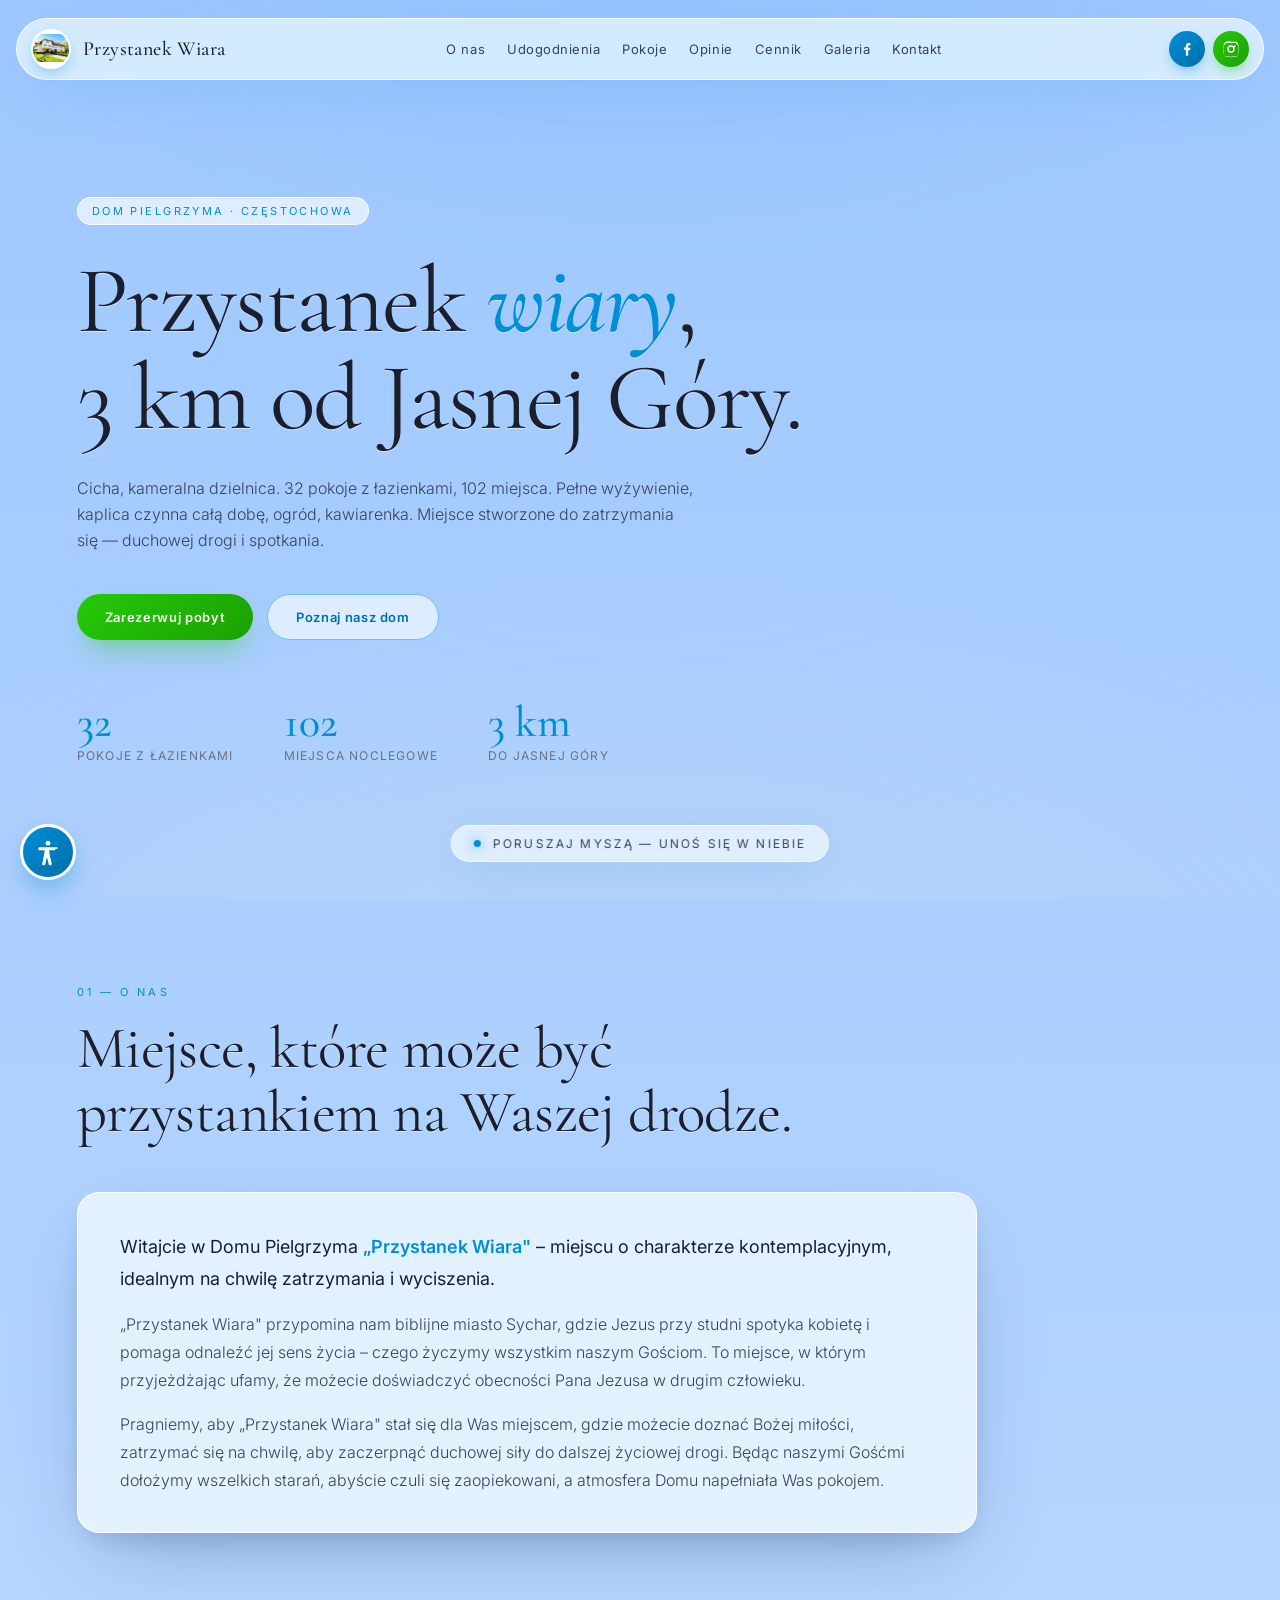
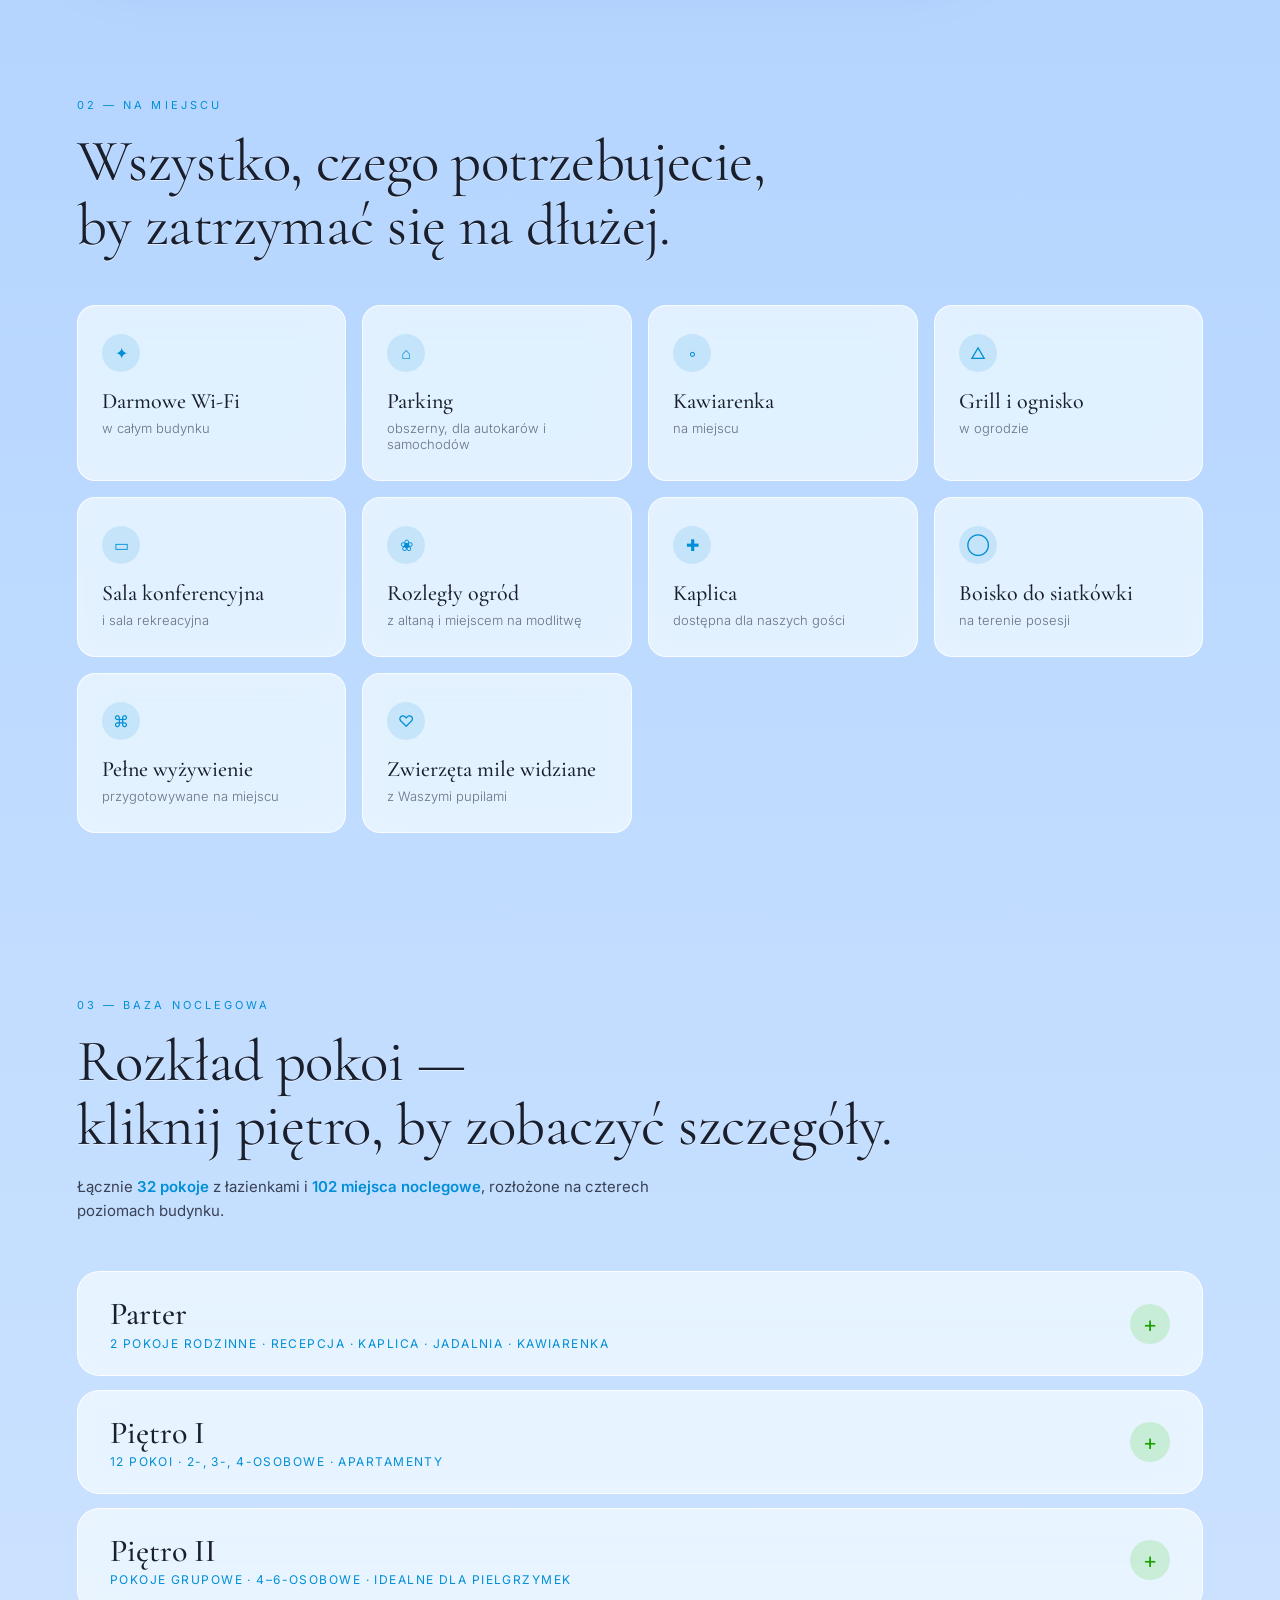
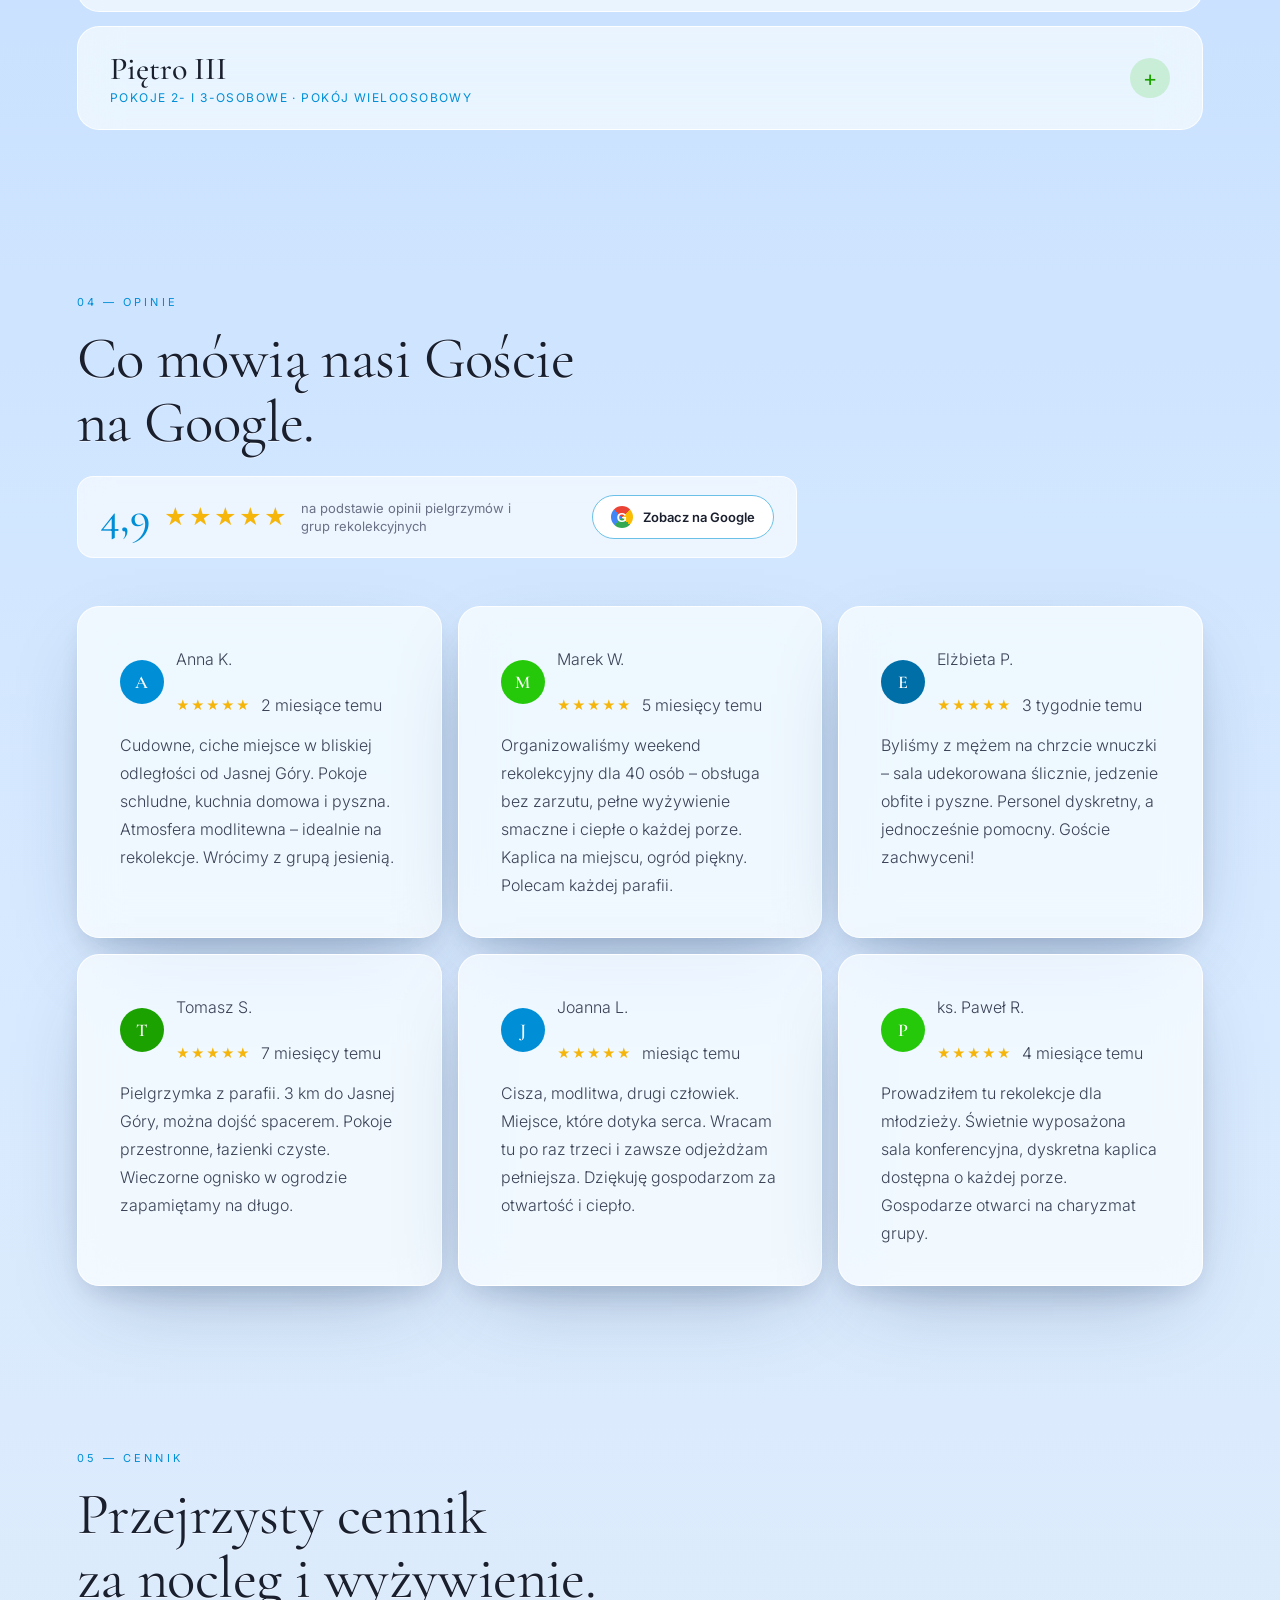
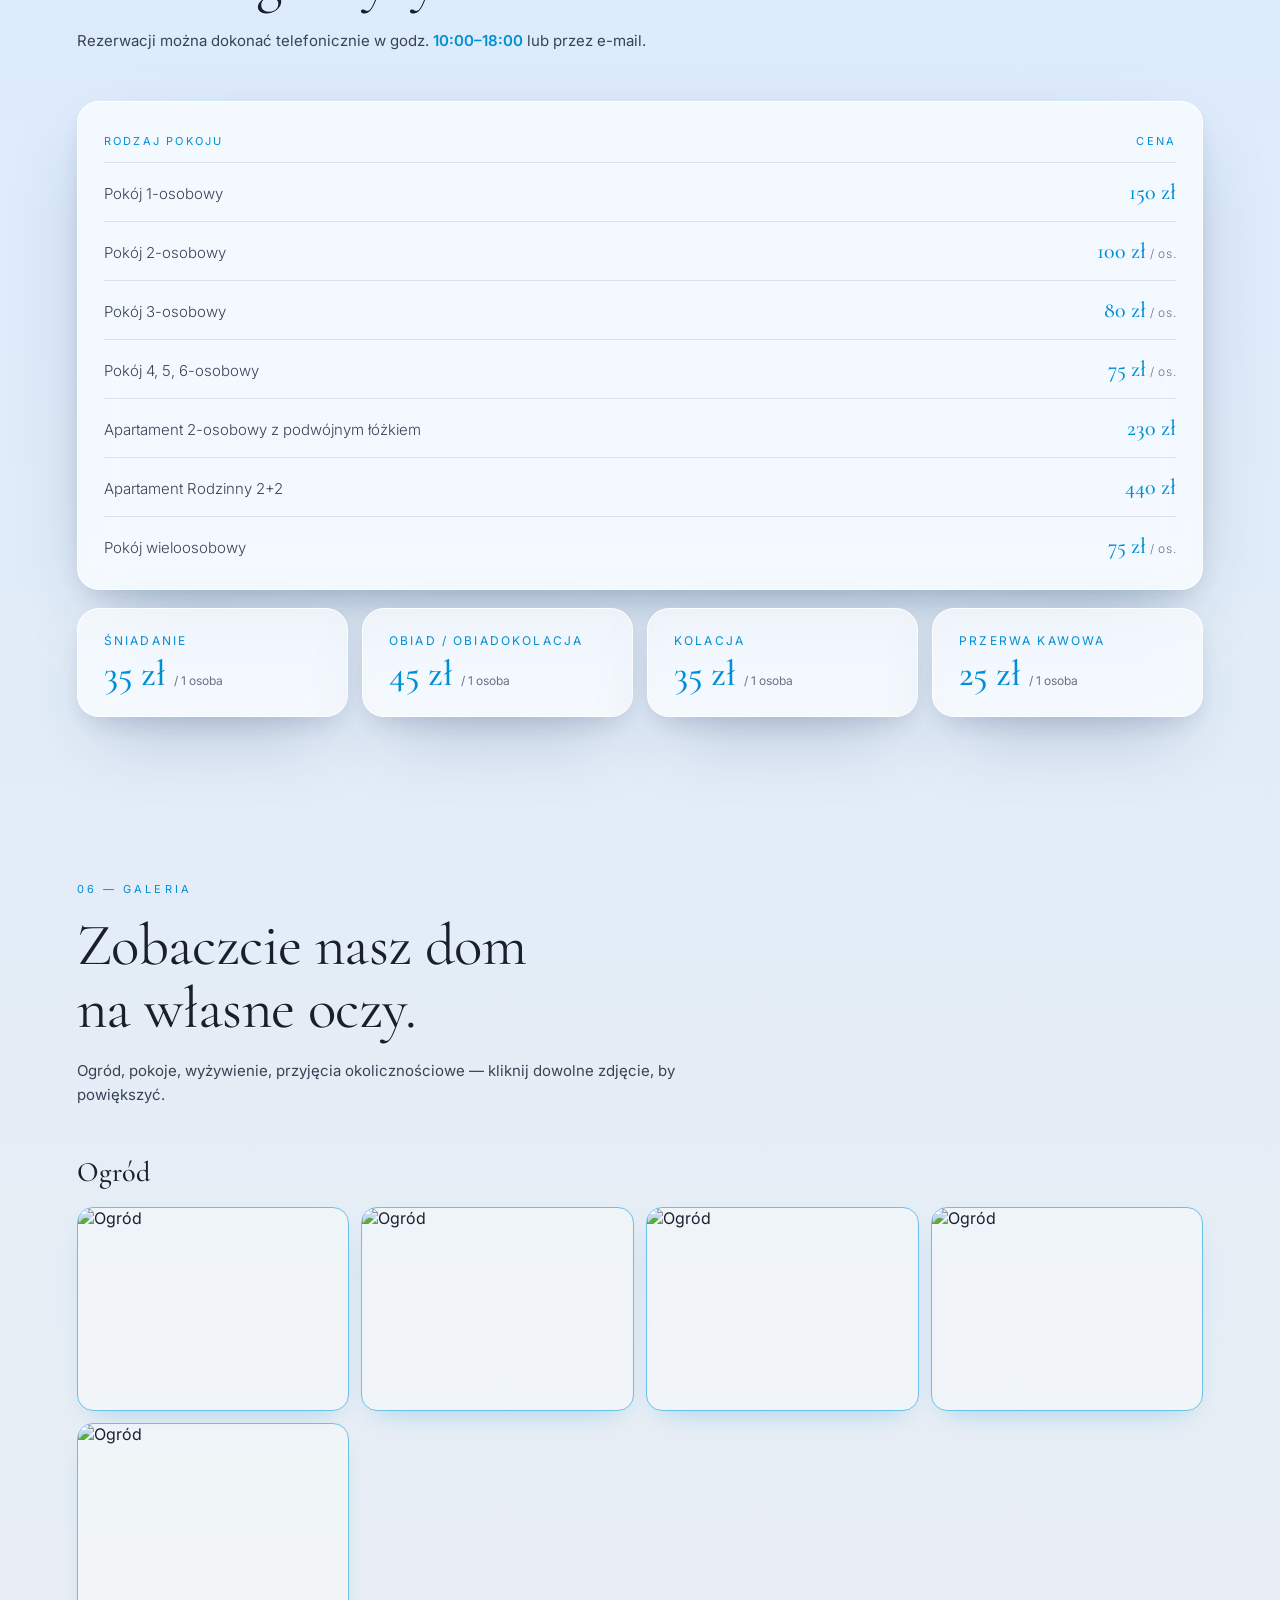
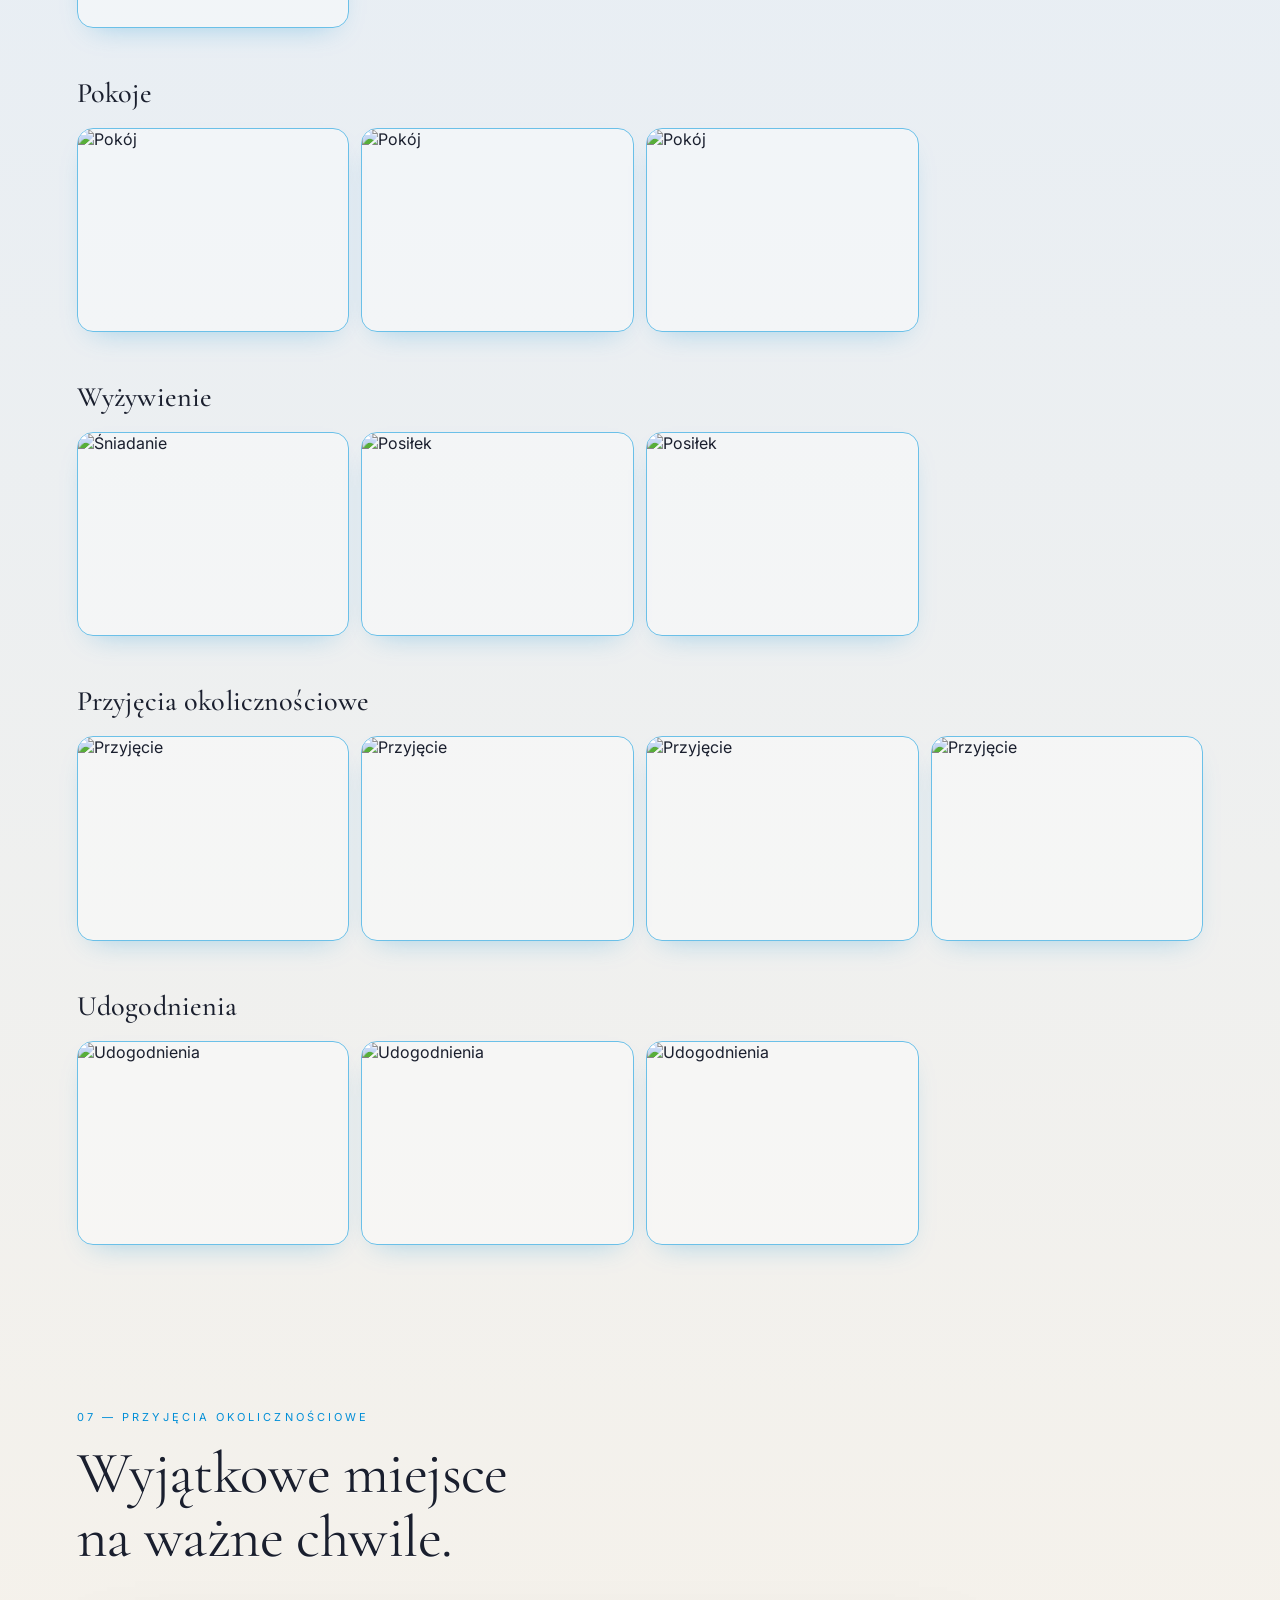
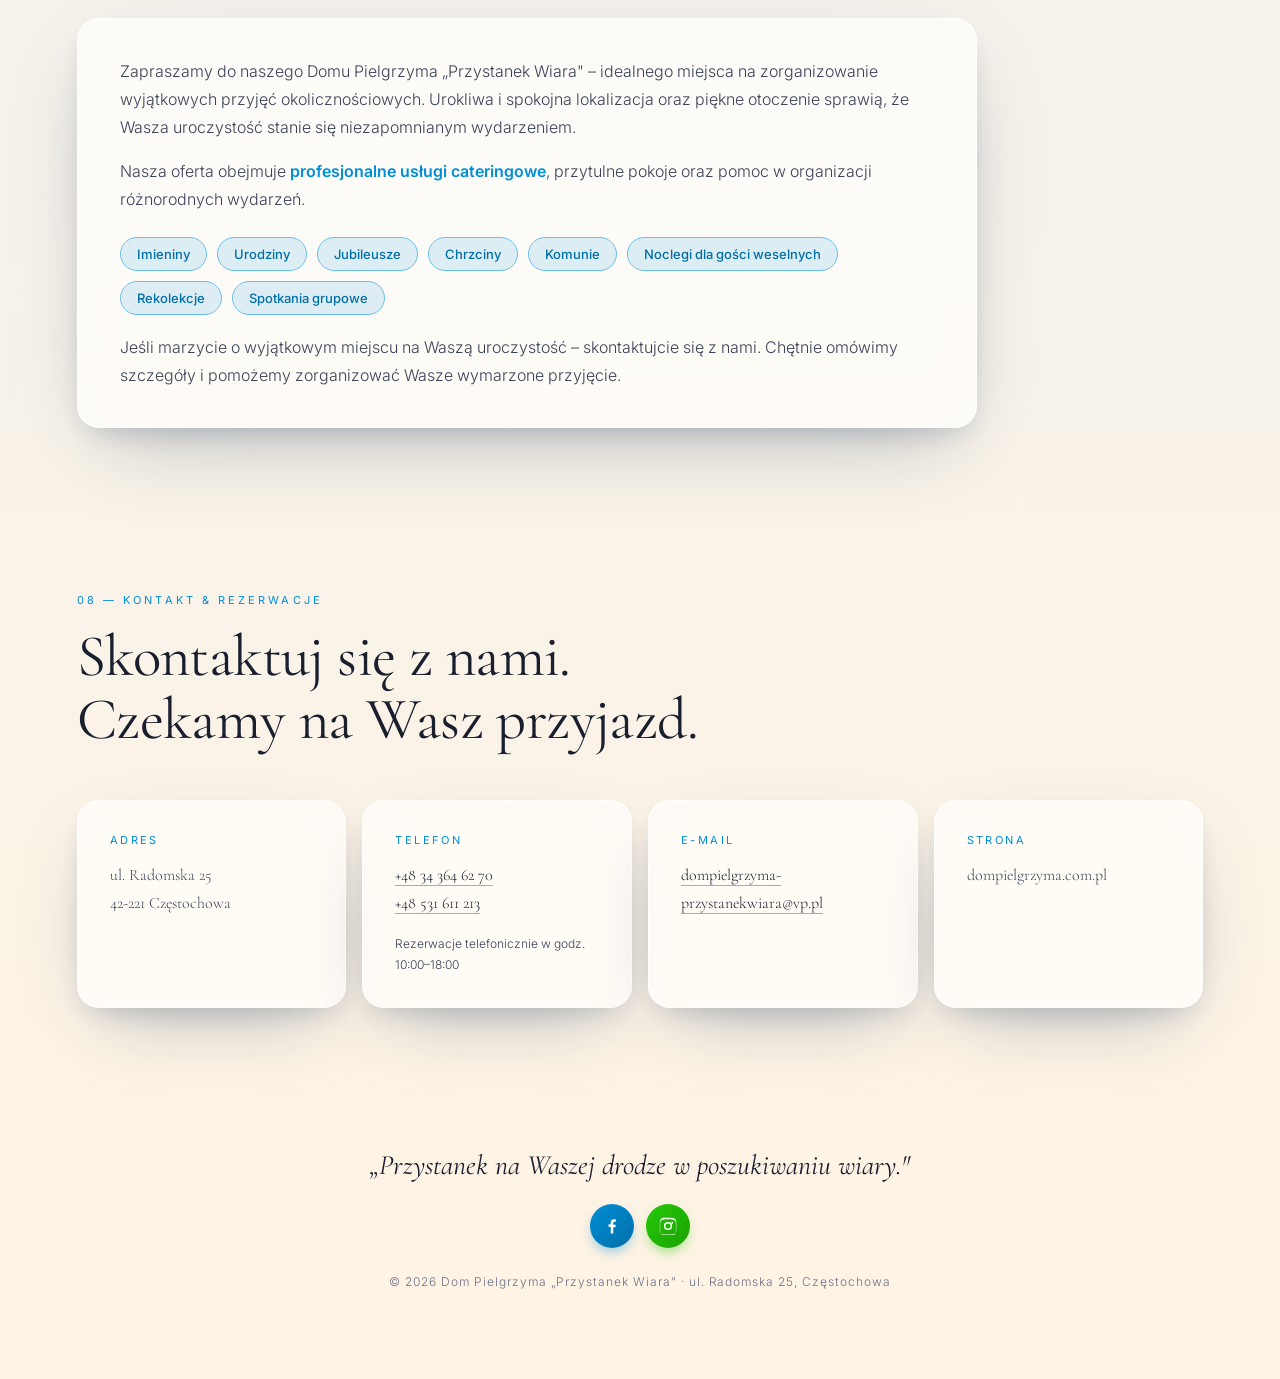
==== commit ae8d8435: "Add files via upload" ====
--- a/index.html
+++ b/index.html
@@ -110,7 +110,7 @@
 
         <nav class="nav">
             <div class="brand" role="button" tabindex="0" aria-label="Przystanek Wiara – wróć na górę strony">
-                <span class="brand-logo" aria-hidden="true"><img src="public/building.jpg" alt=""></span>
+                <span class="brand-logo" aria-hidden="true"></span>
                 <span class="brand-name">Przystanek Wiara</span>
             </div>
             <div class="nav-links">
--- a/style.css
+++ b/style.css
@@ -1,5 +1,5 @@
 /* ============================================================
-   PRZYSTANEK WIARA · STYLE  (v3 — blue / green palette)
+   PRZYSTANEK WIARA Â· STYLE  (v3 â€” blue / green palette)
    Glass UI floating over the immersive 3D sky.
    ============================================================ */
 
@@ -15,7 +15,7 @@
     --ink-mute:   #6a7186;
     --line:       rgba(26, 31, 46, 0.10);
 
-    /* NEW palette — strong blue accent + green CTA button */
+    /* NEW palette â€” strong blue accent + green CTA button */
     --blue:        #008ed7;
     --blue-deep:   #006fa8;
     --blue-light:  #6bc0e8;
@@ -28,6 +28,10 @@
 
     --glass-bg:   rgba(255, 255, 255, 0.68);
     --glass-edge: rgba(255, 255, 255, 0.88);
+
+    /* Building photo embedded as base64 â€” site works without any external file.
+       The placeholder is substituted at build time with the contents of b64.txt. */
+    --building-img: url("[data-uri]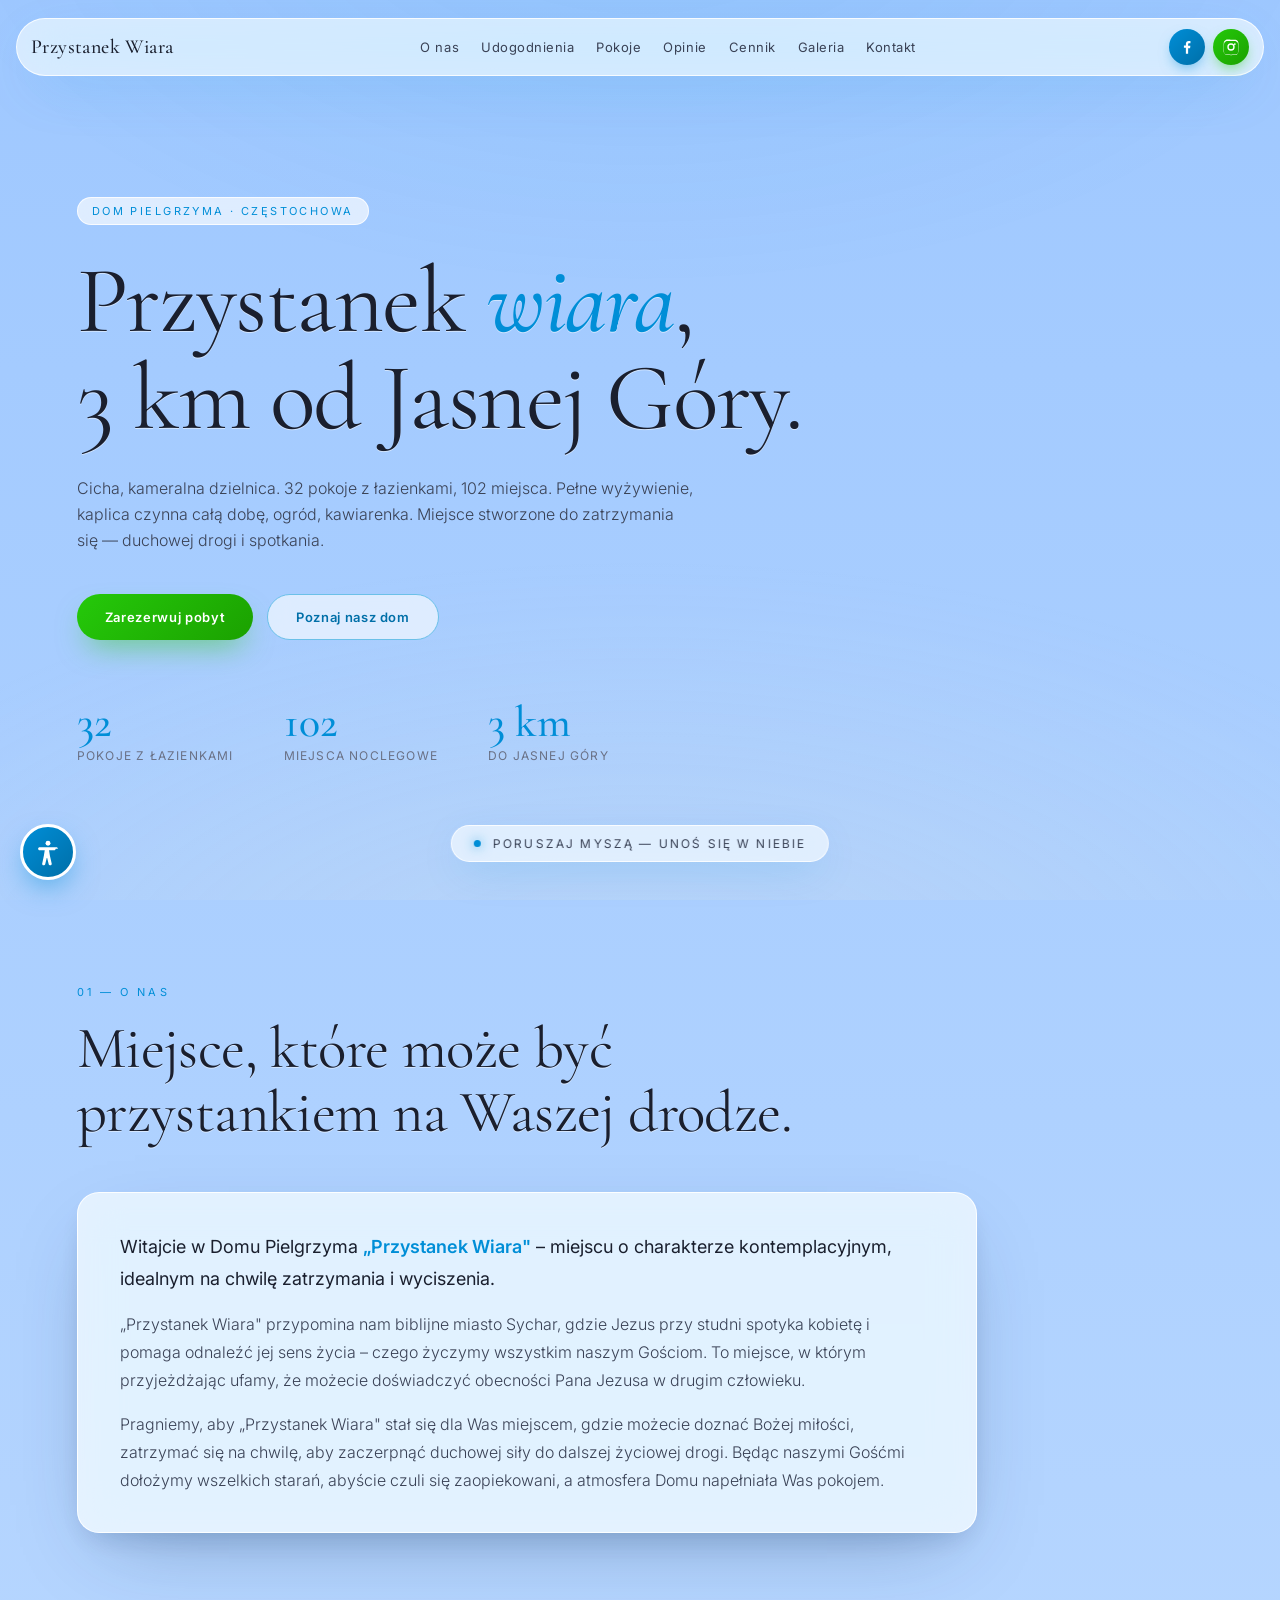
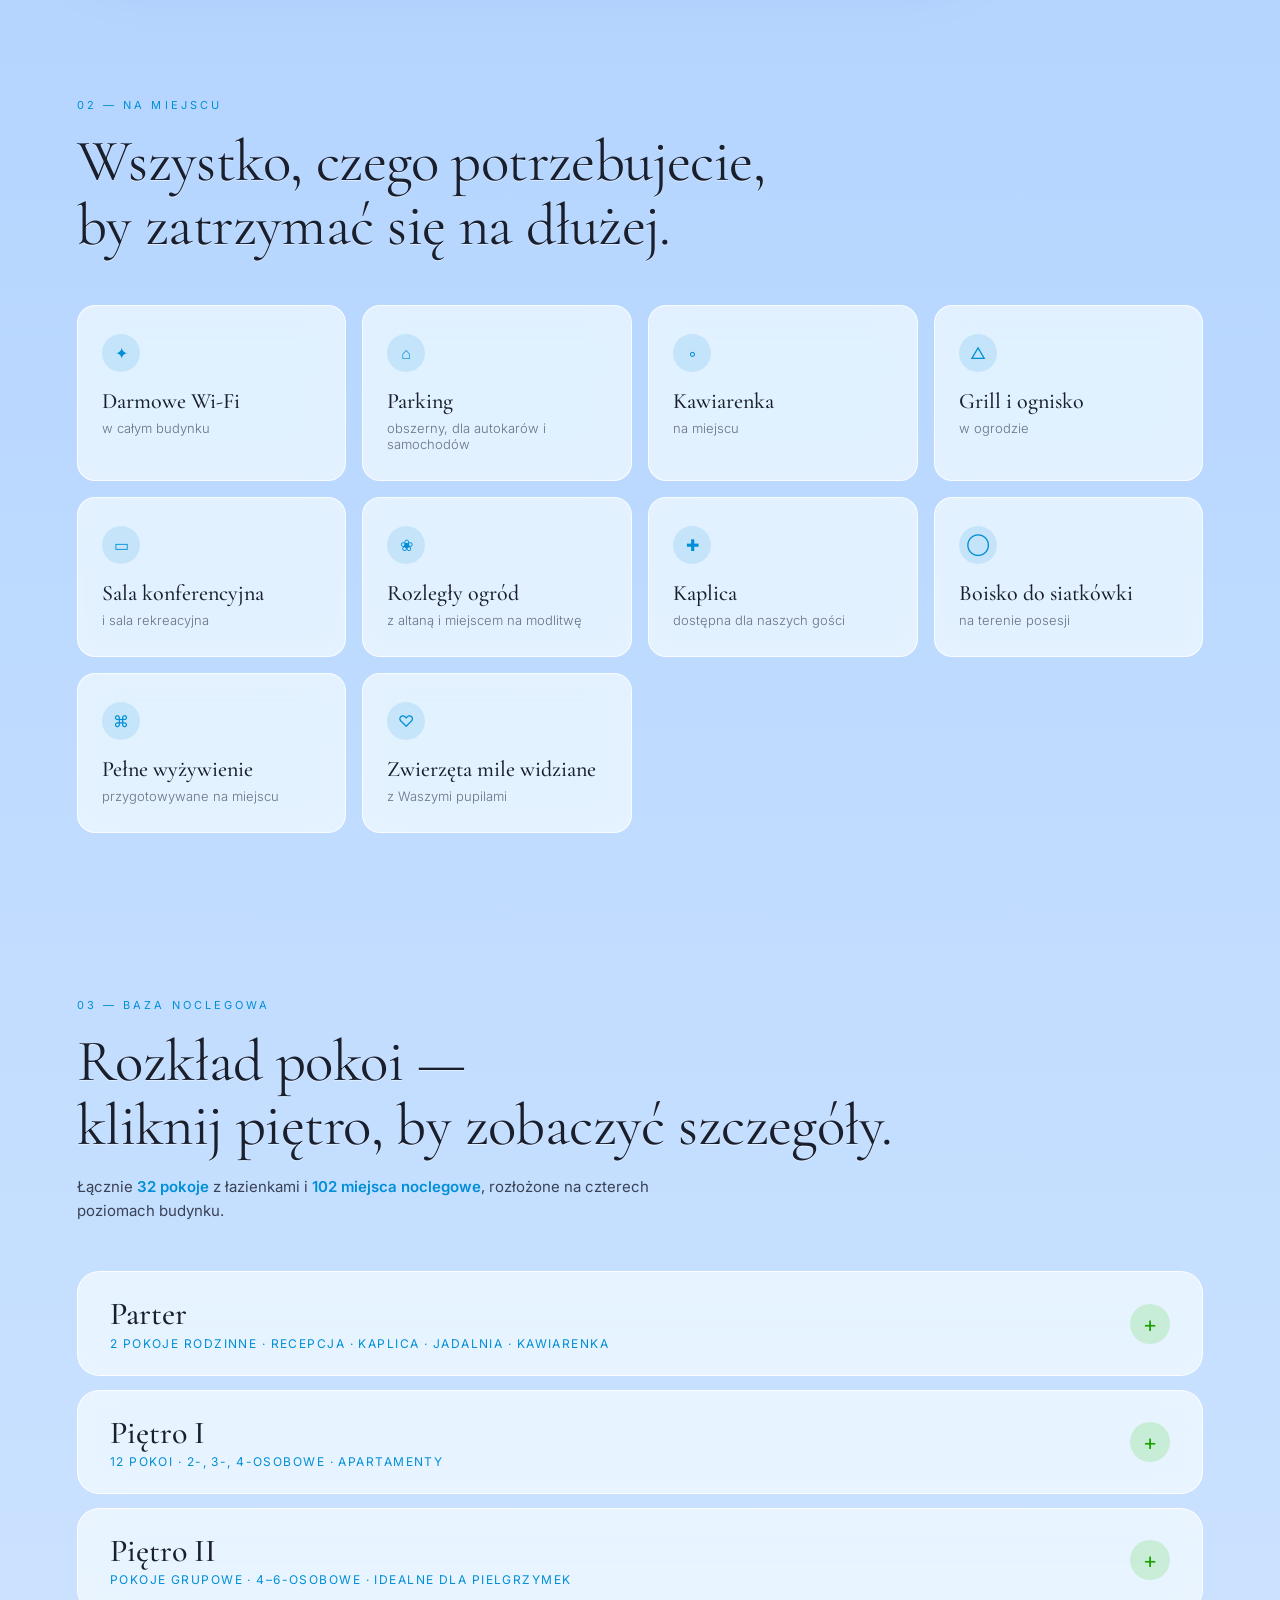
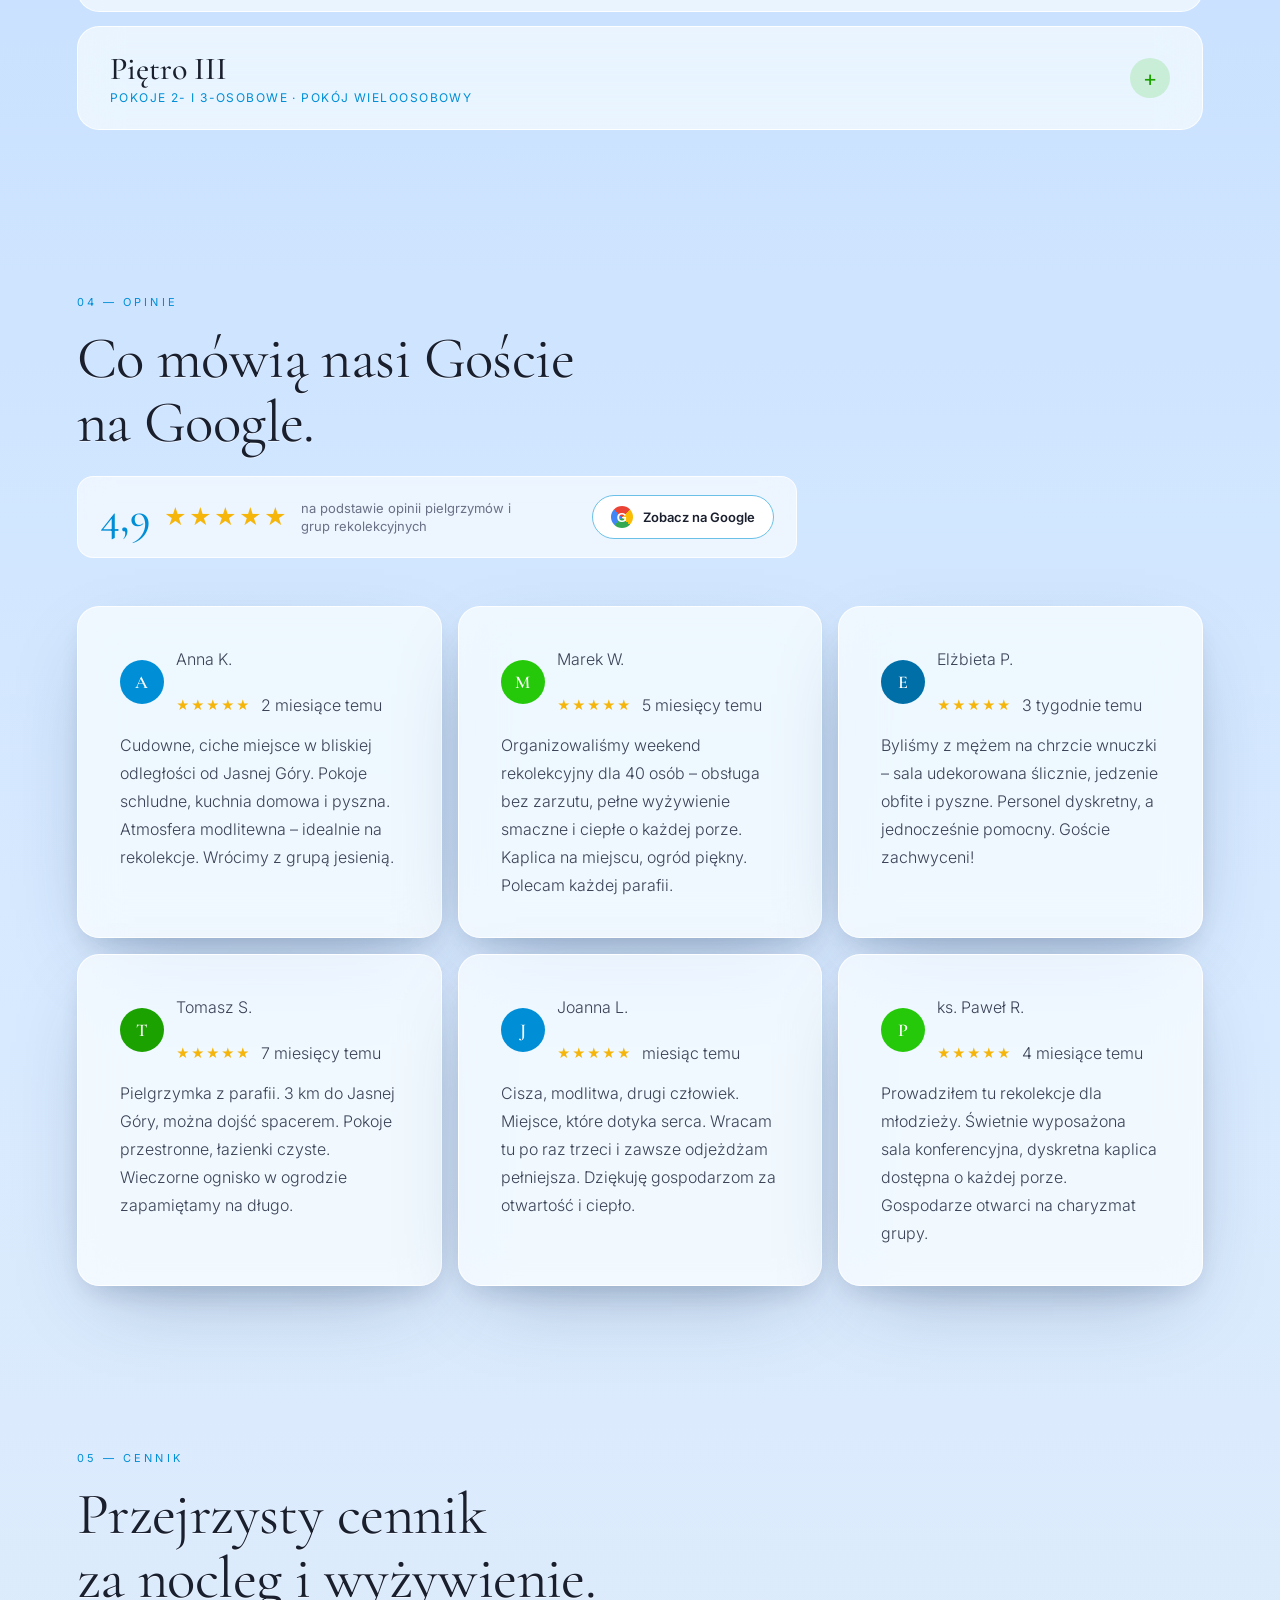
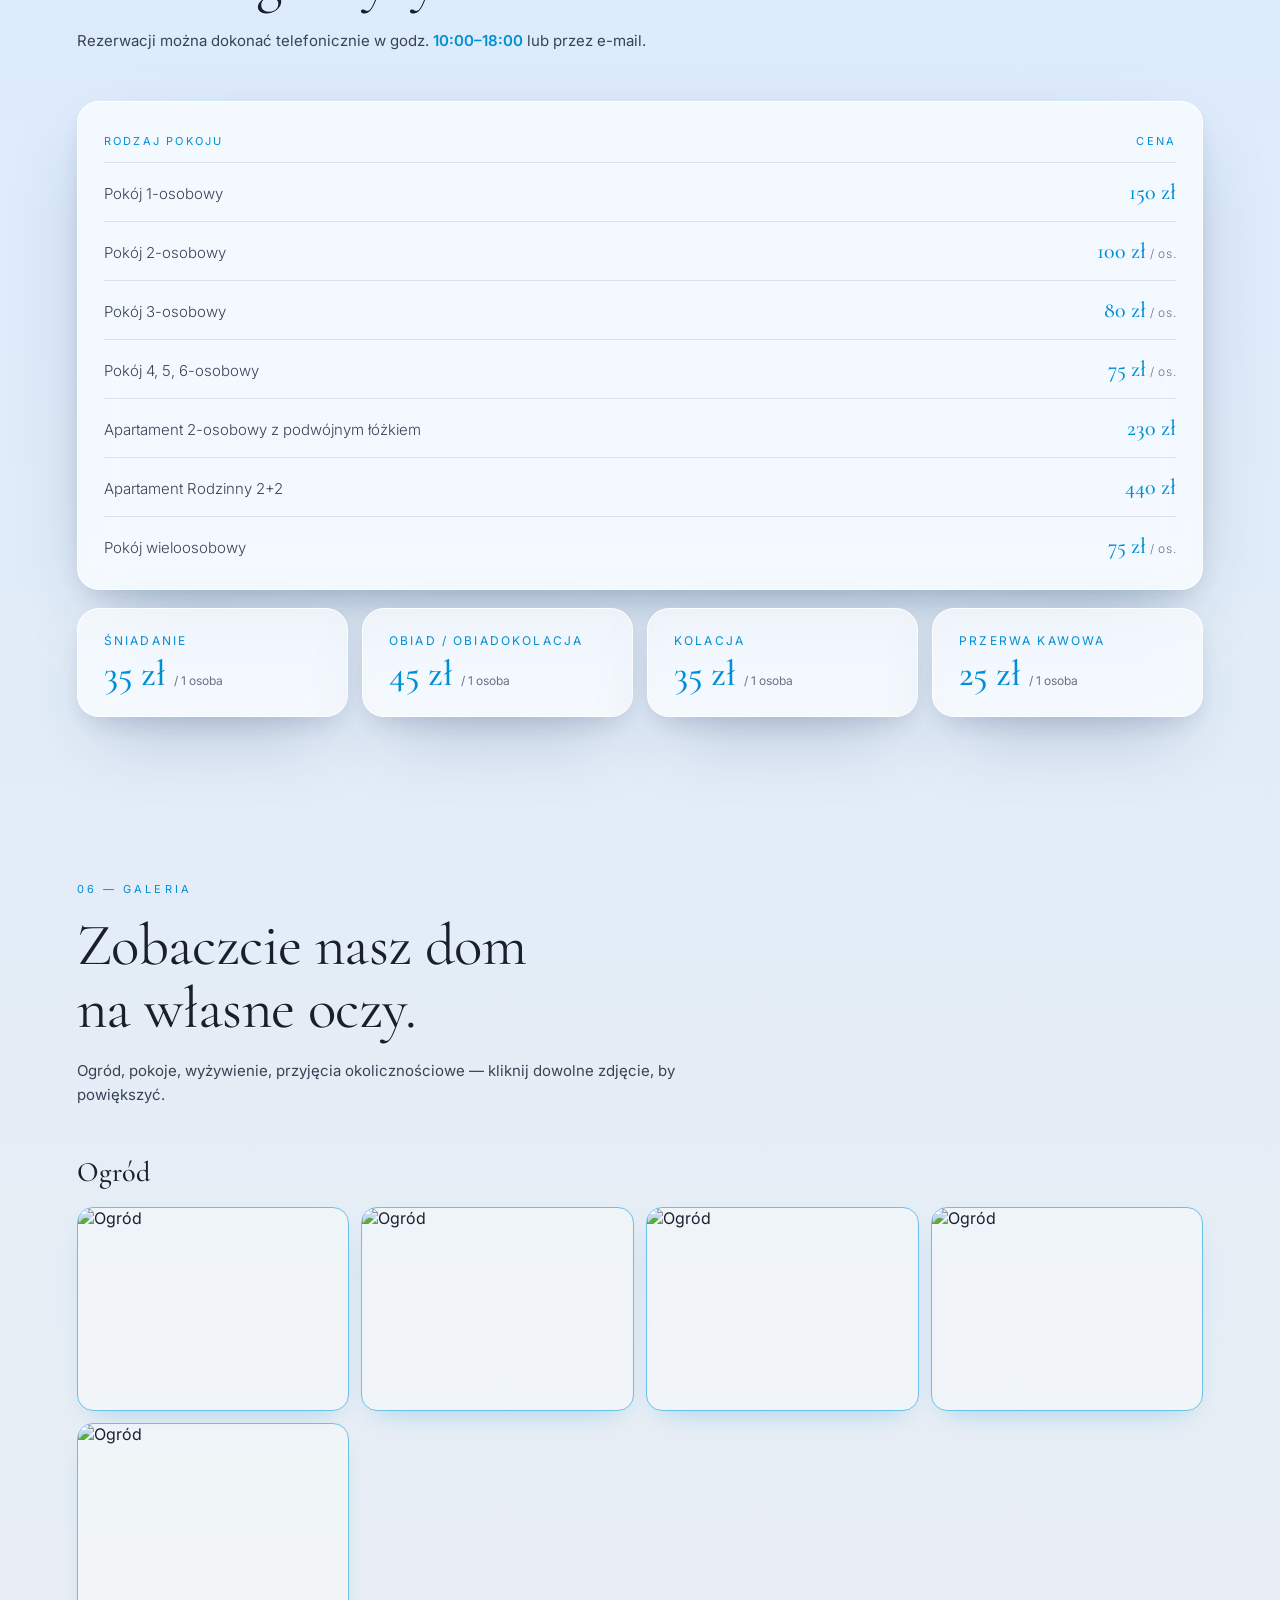
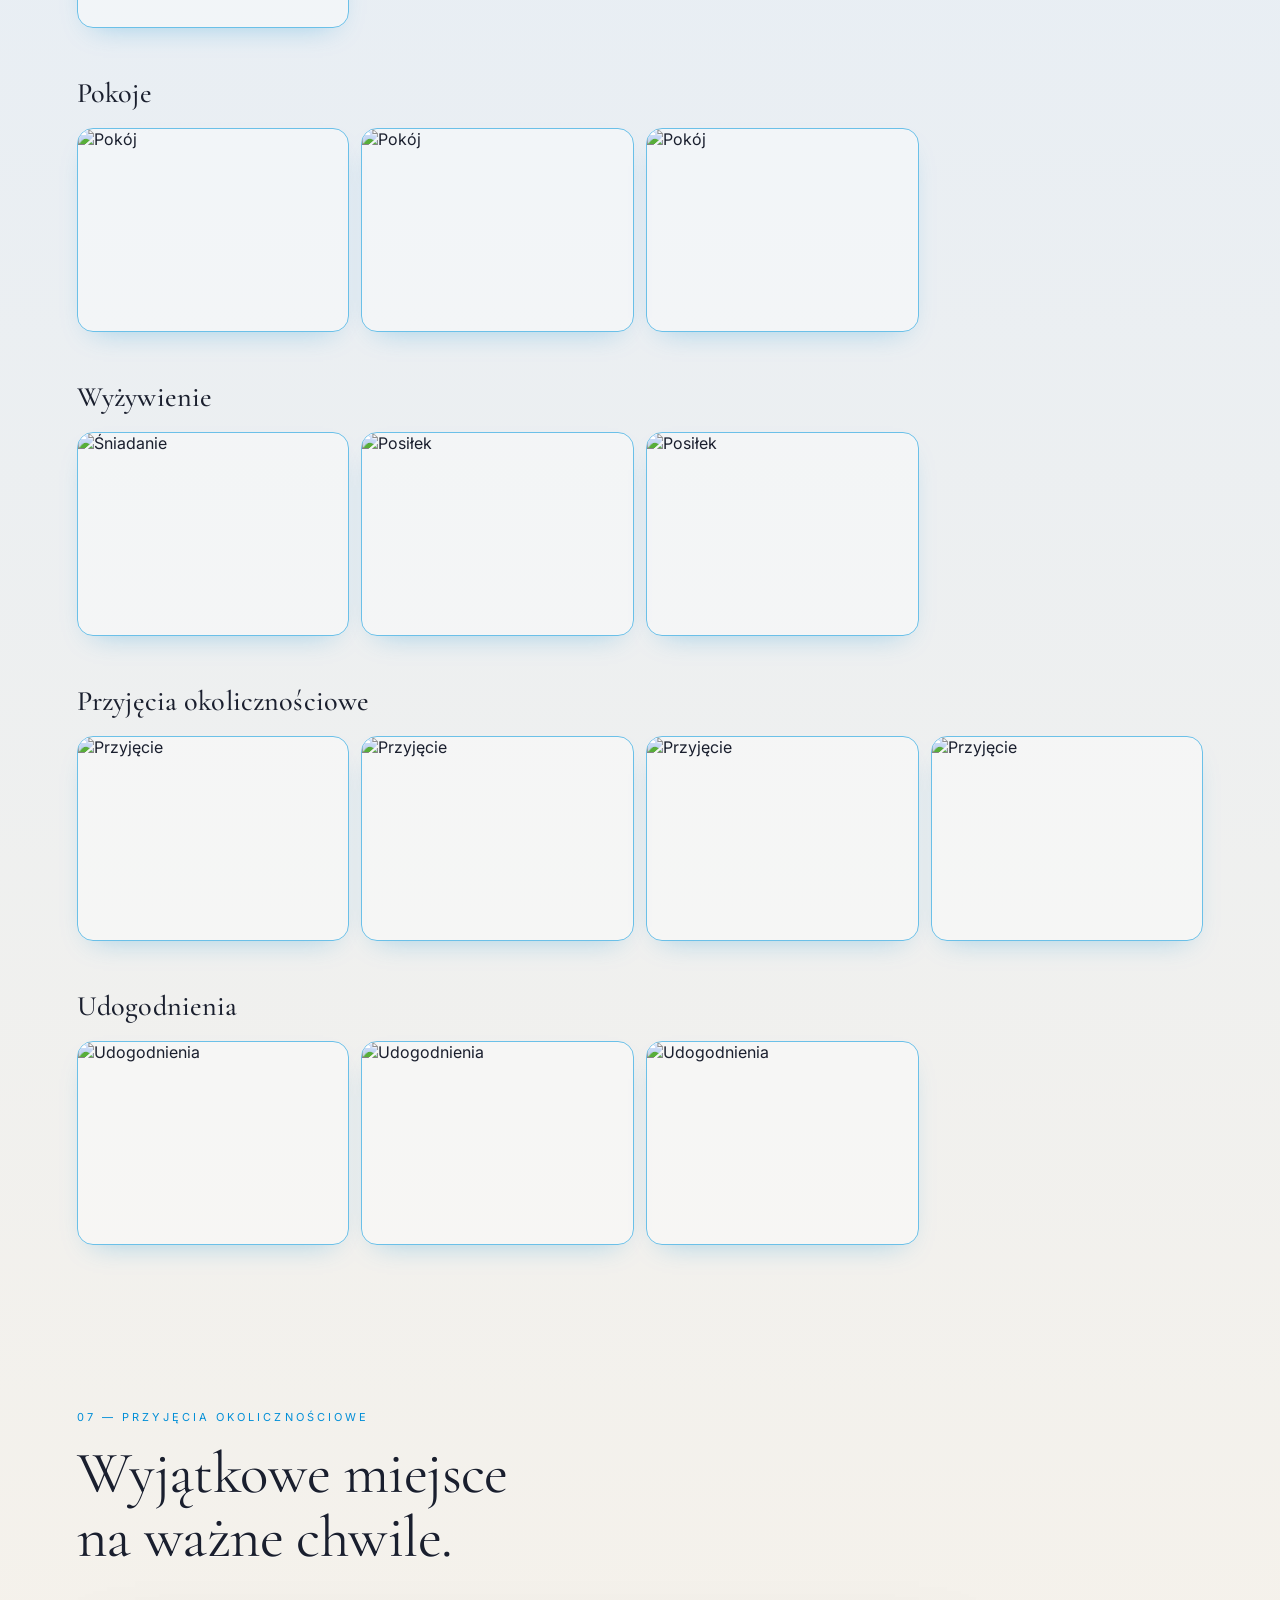
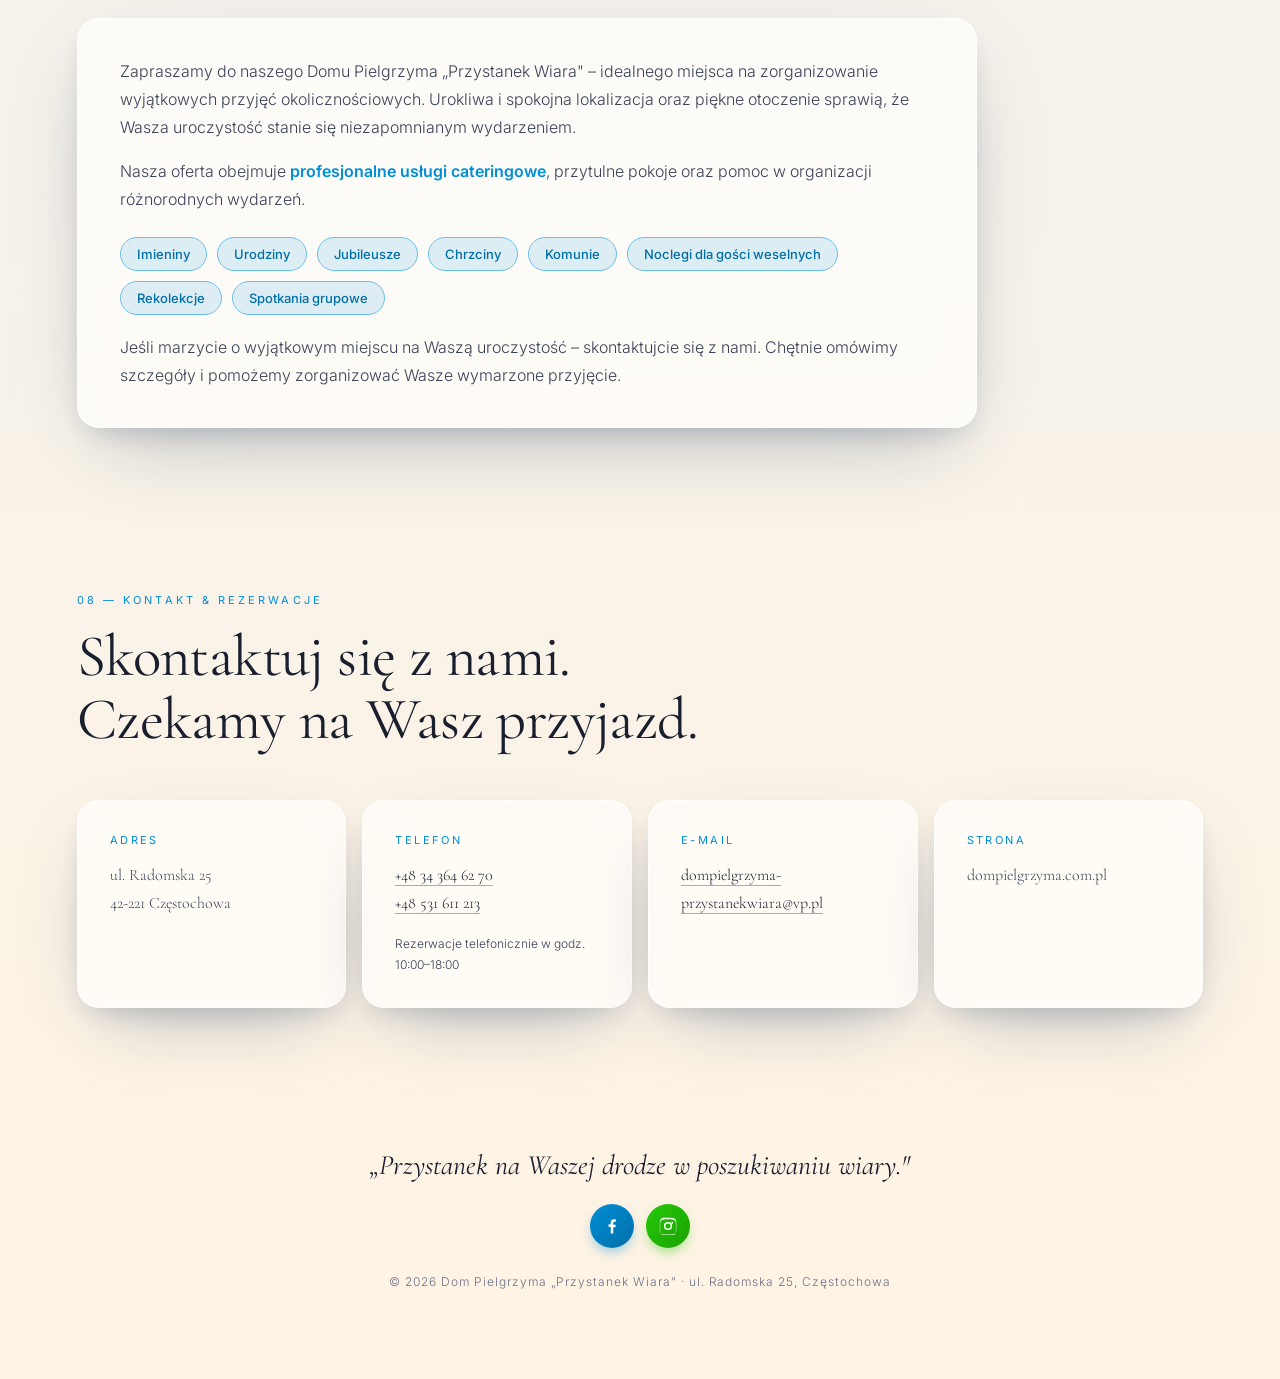
==== commit b90c7527: "Update index.html" ====
--- a/index.html
+++ b/index.html
@@ -110,7 +110,6 @@
 
         <nav class="nav">
             <div class="brand" role="button" tabindex="0" aria-label="Przystanek Wiara – wróć na górę strony">
-                <span class="brand-logo" aria-hidden="true"></span>
                 <span class="brand-name">Przystanek Wiara</span>
             </div>
             <div class="nav-links">
@@ -138,7 +137,7 @@
         <section class="hero" aria-labelledby="hero-heading">
             <div class="hero-content">
                 <div class="eyebrow">Dom Pielgrzyma · Częstochowa</div>
-                <h1 id="hero-heading">Przystanek <em>wiary</em>,<br>3&nbsp;km od Jasnej Góry.</h1>
+                <h1 id="hero-heading">Przystanek <em>wiara</em>,<br>3&nbsp;km od Jasnej Góry.</h1>
                 <p class="lede">Cicha, kameralna dzielnica. 32 pokoje z łazienkami, 102 miejsca. Pełne wyżywienie, kaplica czynna całą dobę, ogród, kawiarenka. Miejsce stworzone do zatrzymania się — duchowej drogi i spotkania.</p>
                 <div class="hero-actions">
                     <a href="#kontakt" class="btn btn-primary">Zarezerwuj pobyt</a>
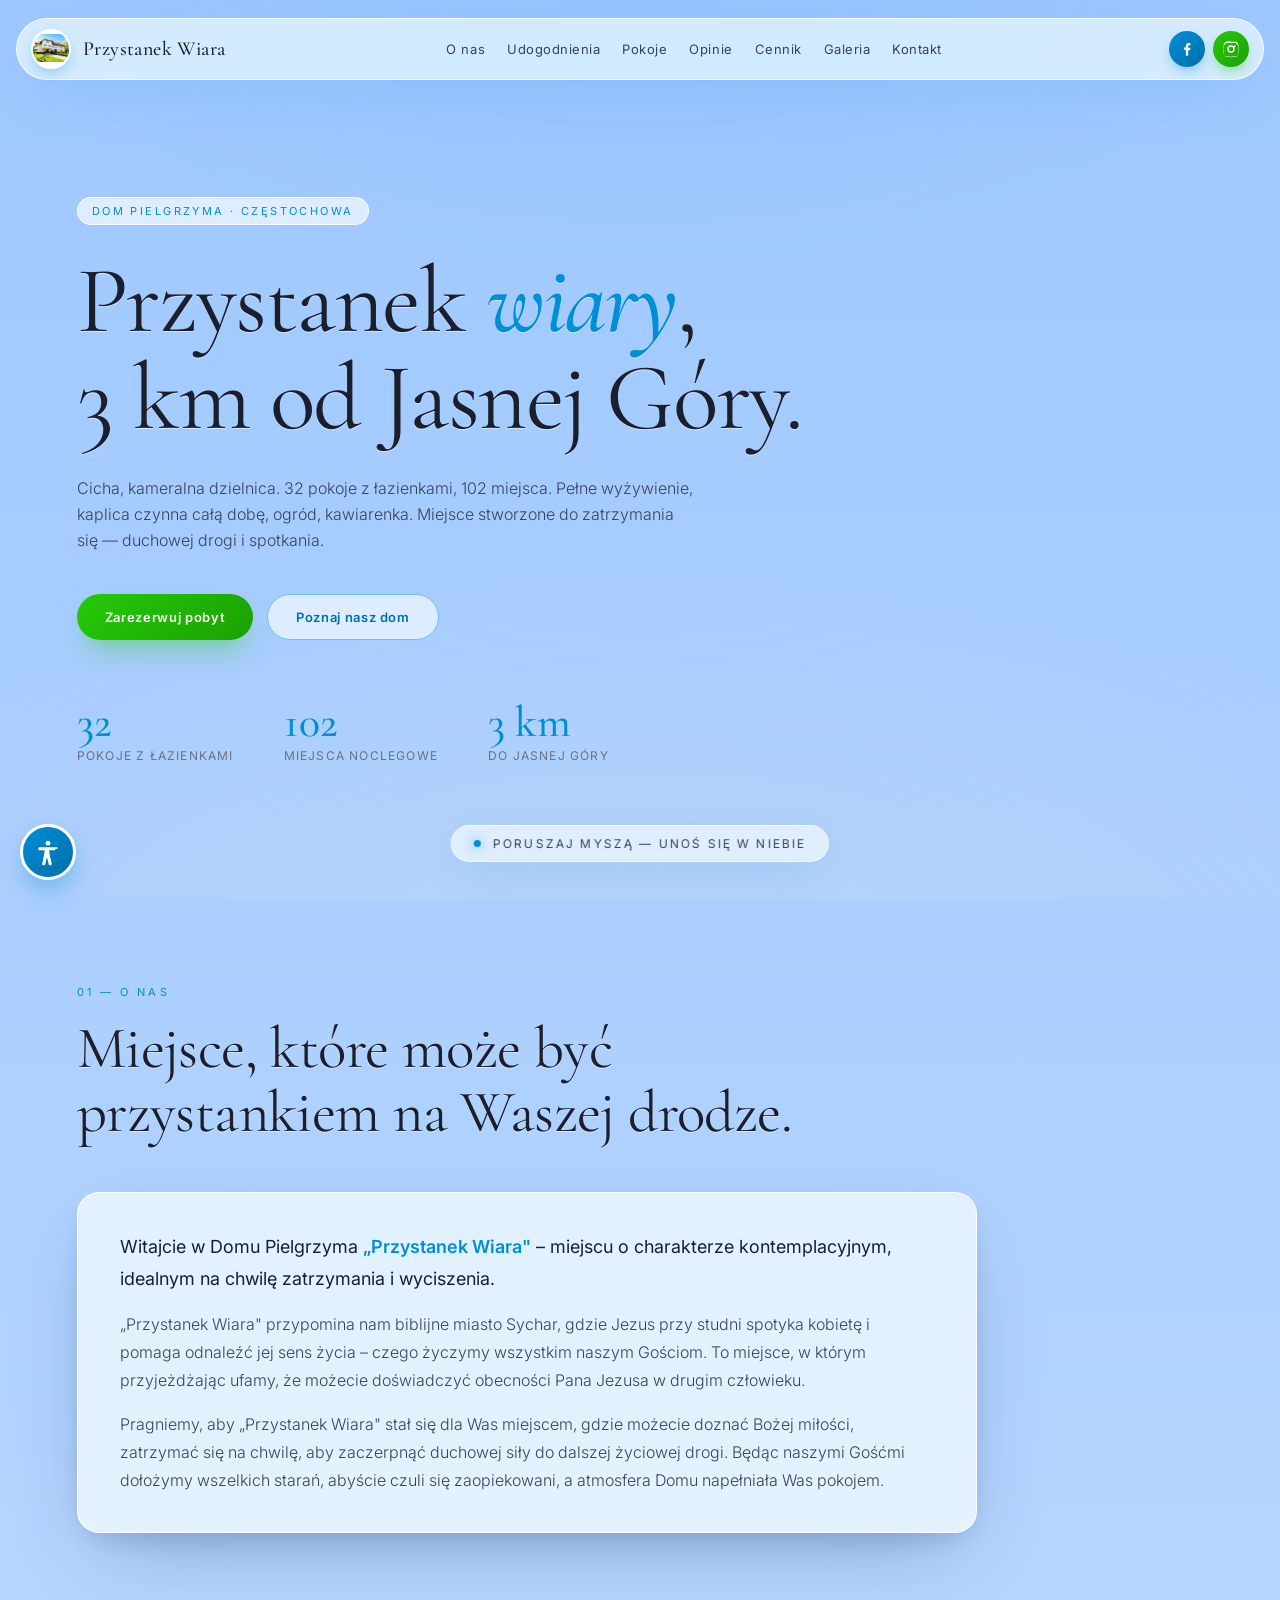
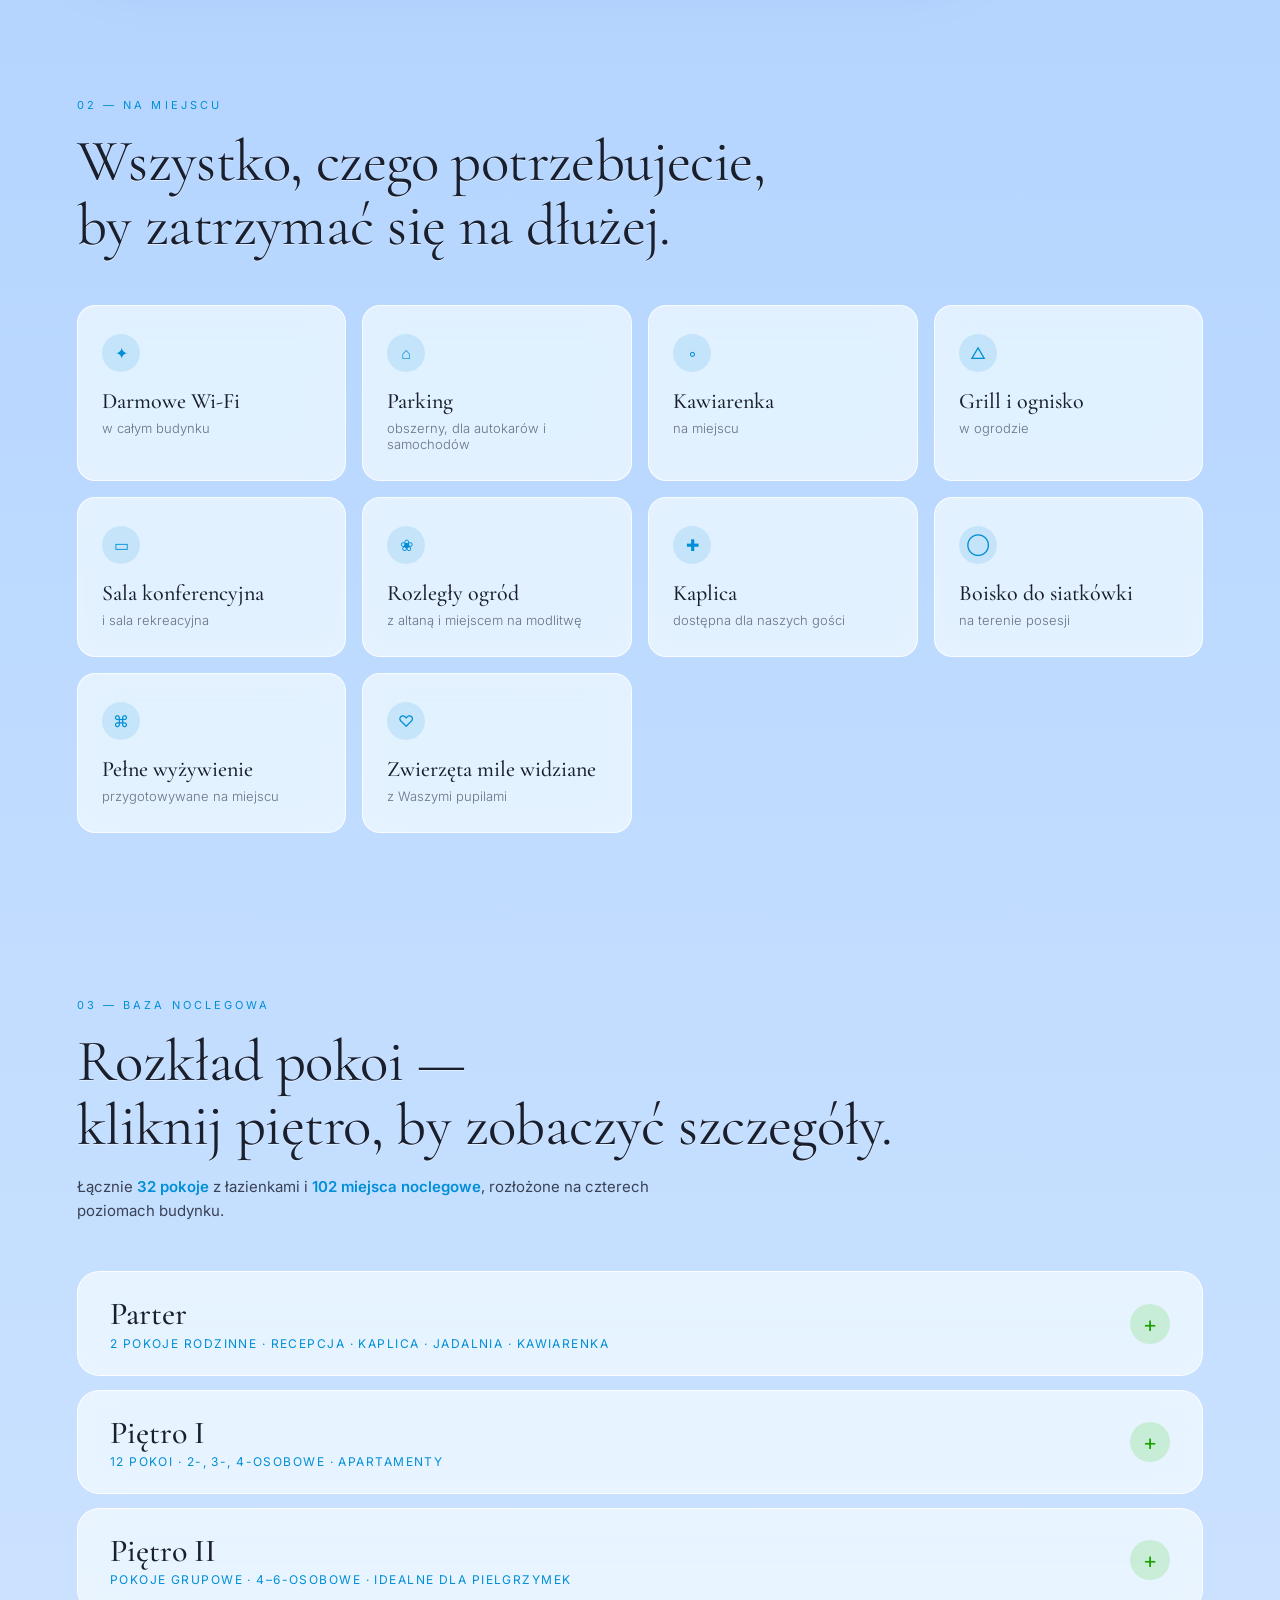
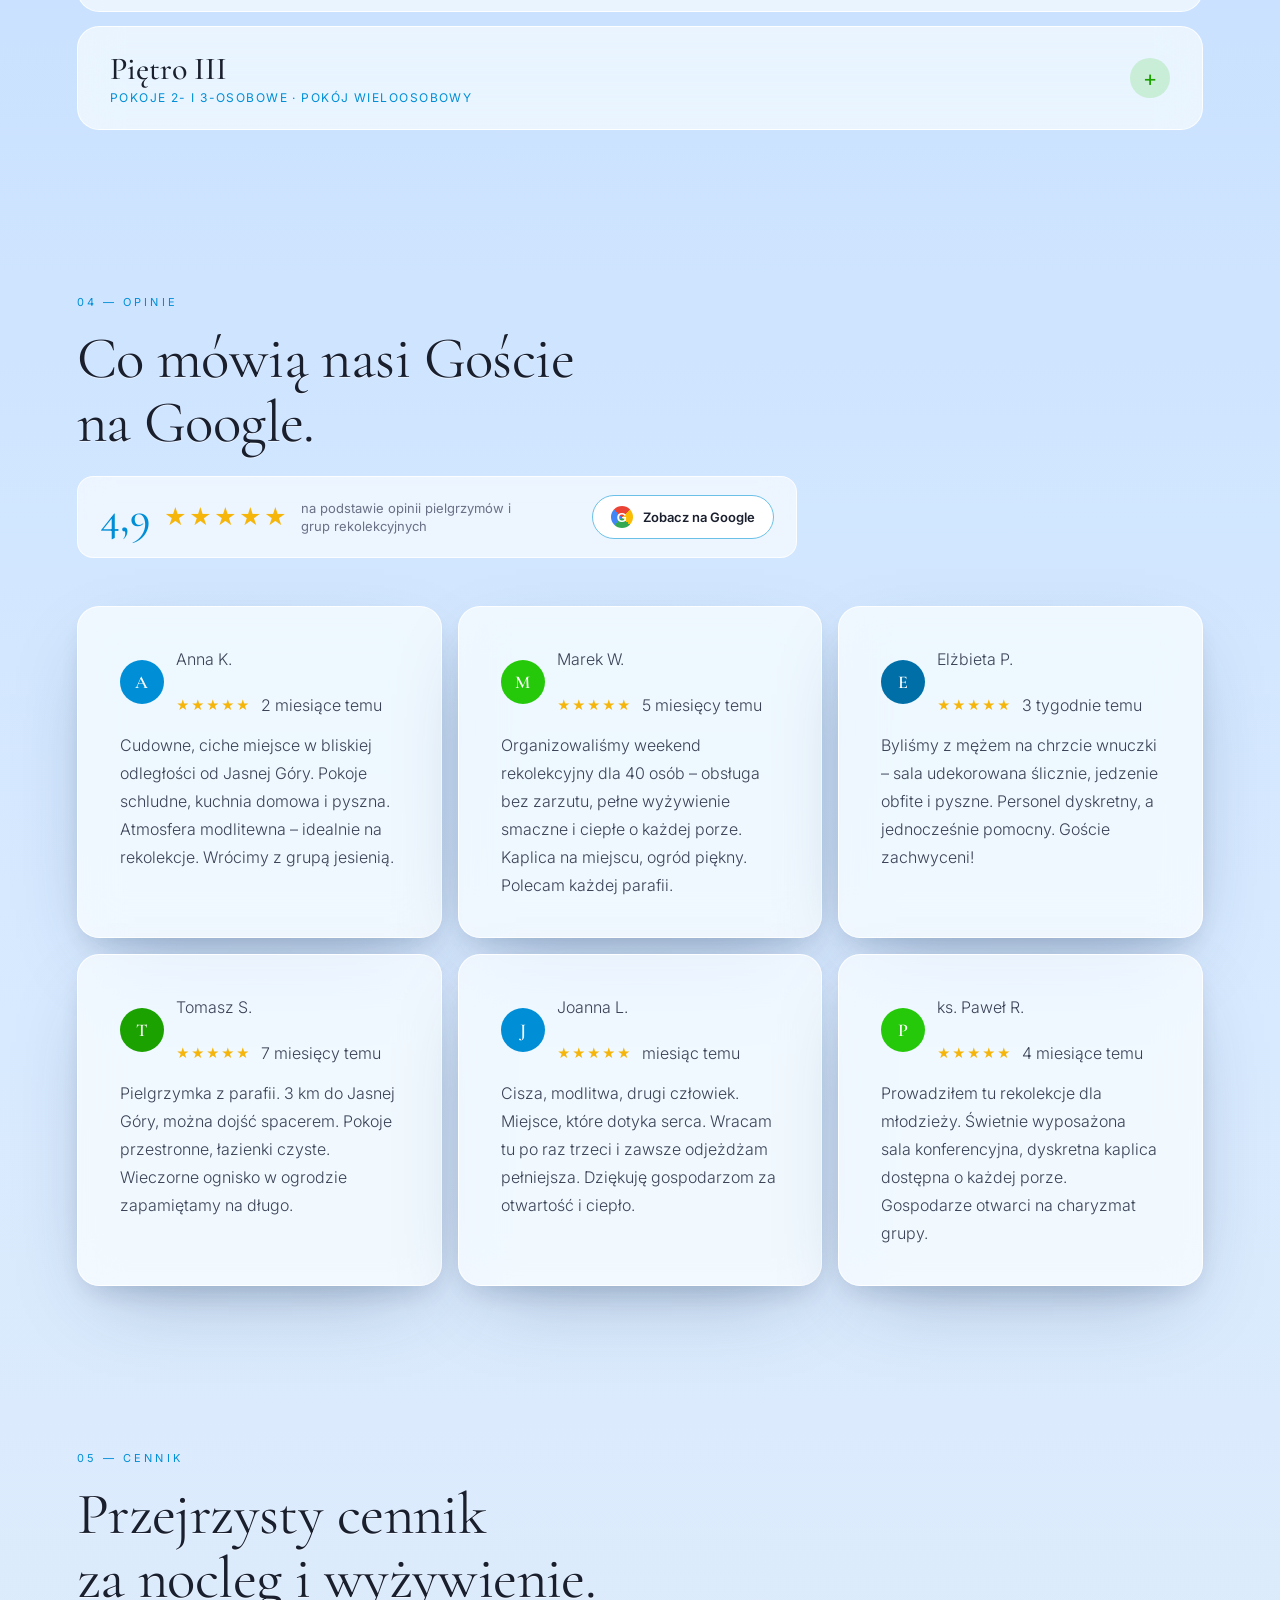
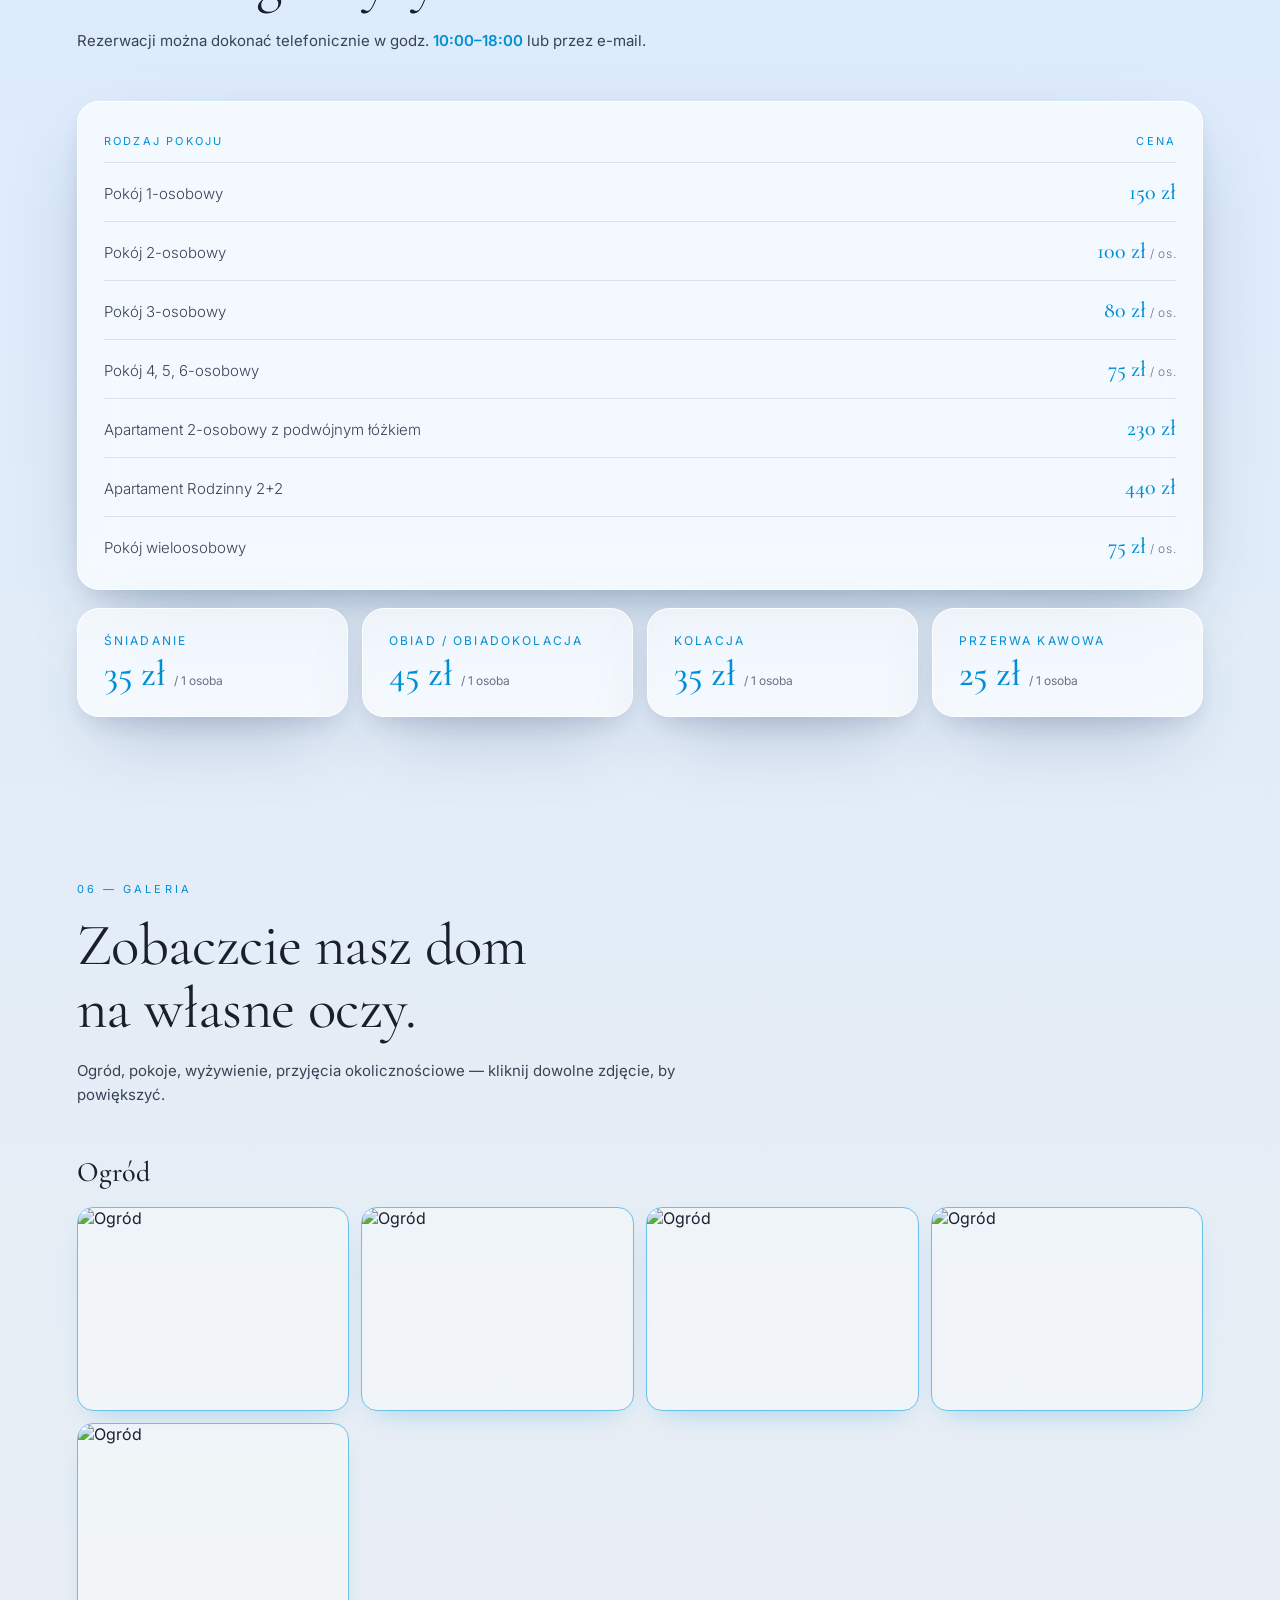
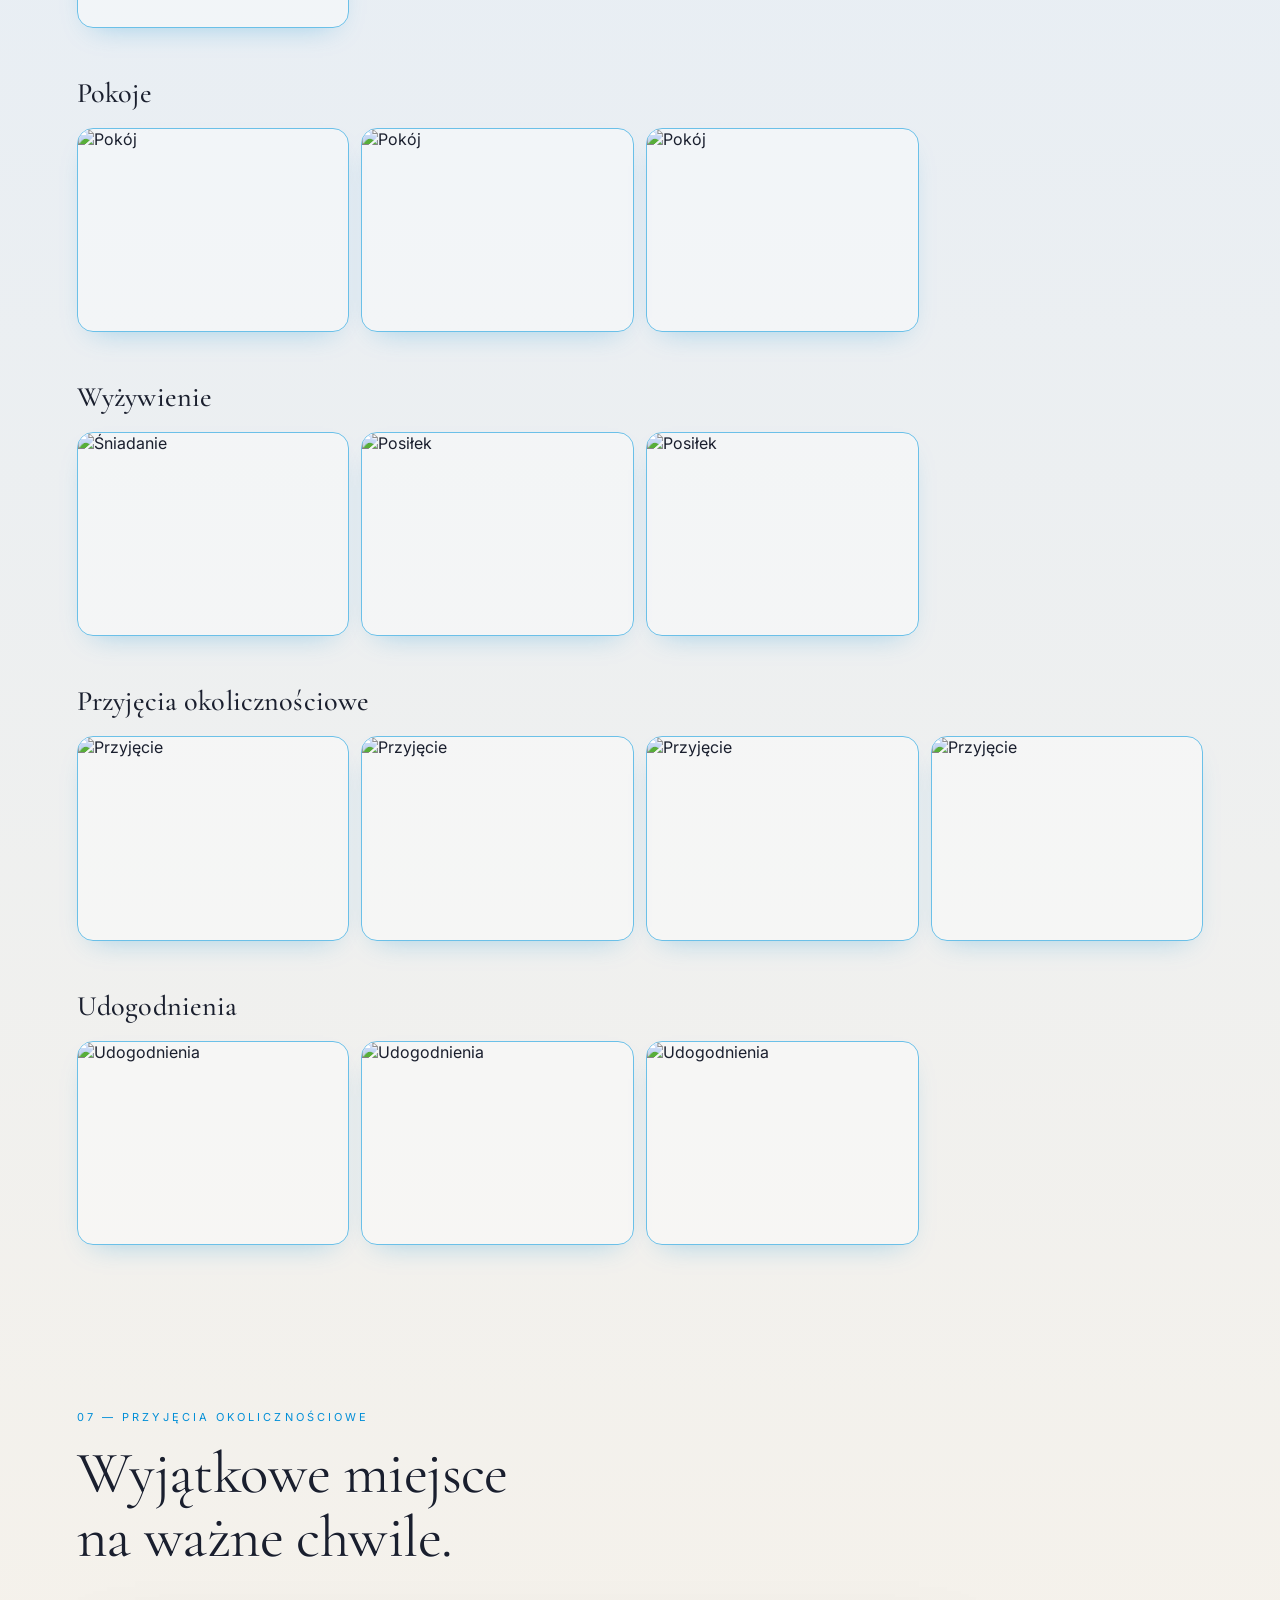
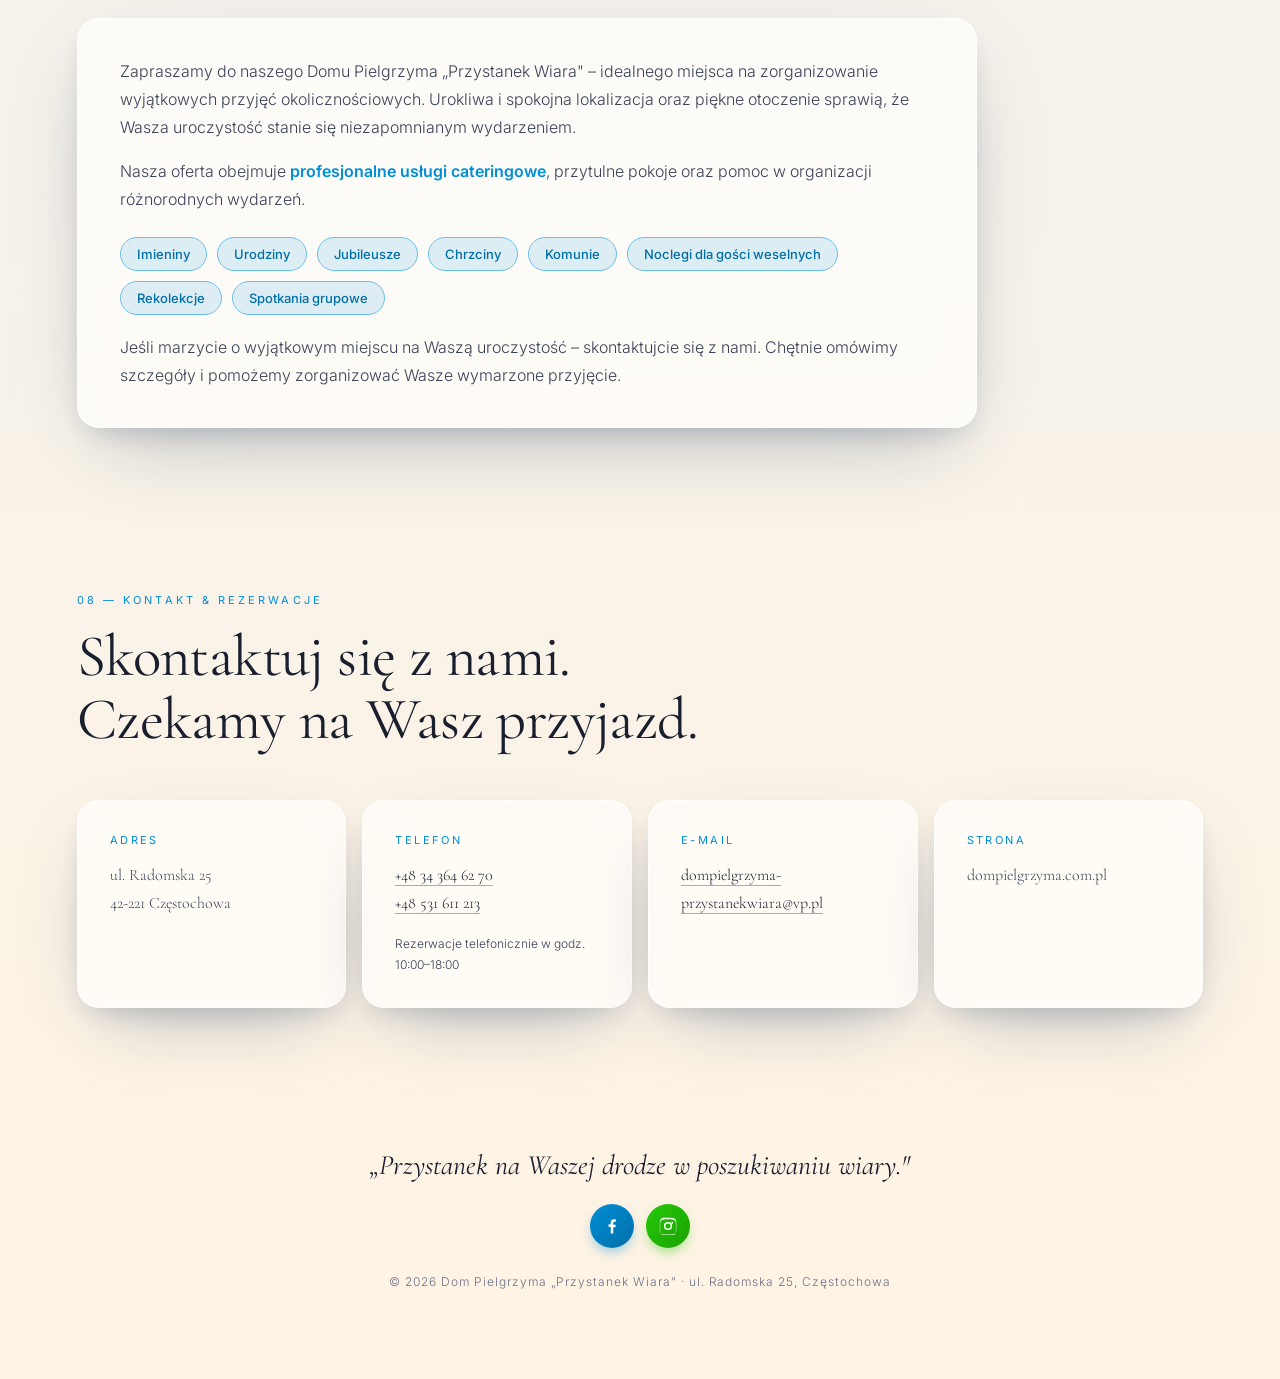
==== commit 38592251: "Add files via upload" ====
--- a/index.html
+++ b/index.html
@@ -110,6 +110,7 @@
 
         <nav class="nav">
             <div class="brand" role="button" tabindex="0" aria-label="Przystanek Wiara – wróć na górę strony">
+                <span class="brand-logo" aria-hidden="true"></span>
                 <span class="brand-name">Przystanek Wiara</span>
             </div>
             <div class="nav-links">
@@ -137,7 +138,7 @@
         <section class="hero" aria-labelledby="hero-heading">
             <div class="hero-content">
                 <div class="eyebrow">Dom Pielgrzyma · Częstochowa</div>
-                <h1 id="hero-heading">Przystanek <em>wiara</em>,<br>3&nbsp;km od Jasnej Góry.</h1>
+                <h1 id="hero-heading">Przystanek <em>wiary</em>,<br>3&nbsp;km od Jasnej Góry.</h1>
                 <p class="lede">Cicha, kameralna dzielnica. 32 pokoje z łazienkami, 102 miejsca. Pełne wyżywienie, kaplica czynna całą dobę, ogród, kawiarenka. Miejsce stworzone do zatrzymania się — duchowej drogi i spotkania.</p>
                 <div class="hero-actions">
                     <a href="#kontakt" class="btn btn-primary">Zarezerwuj pobyt</a>
